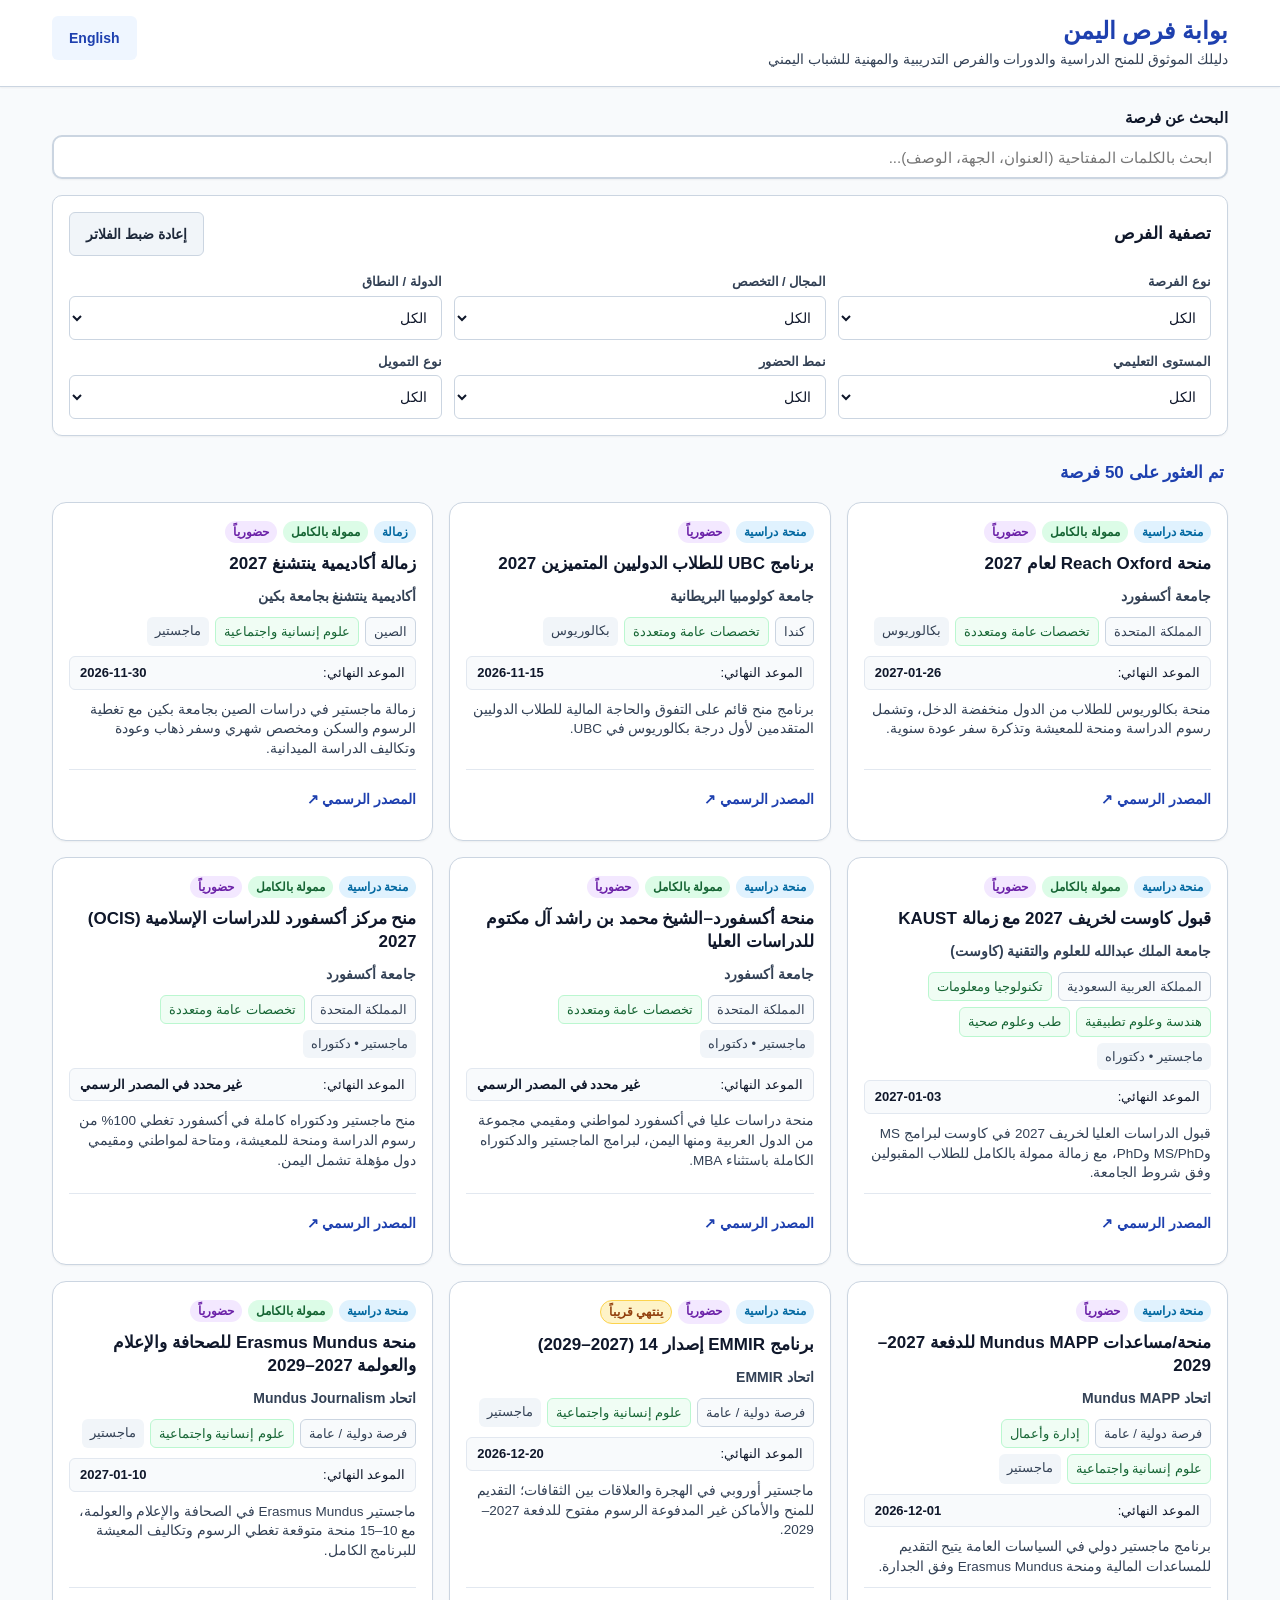
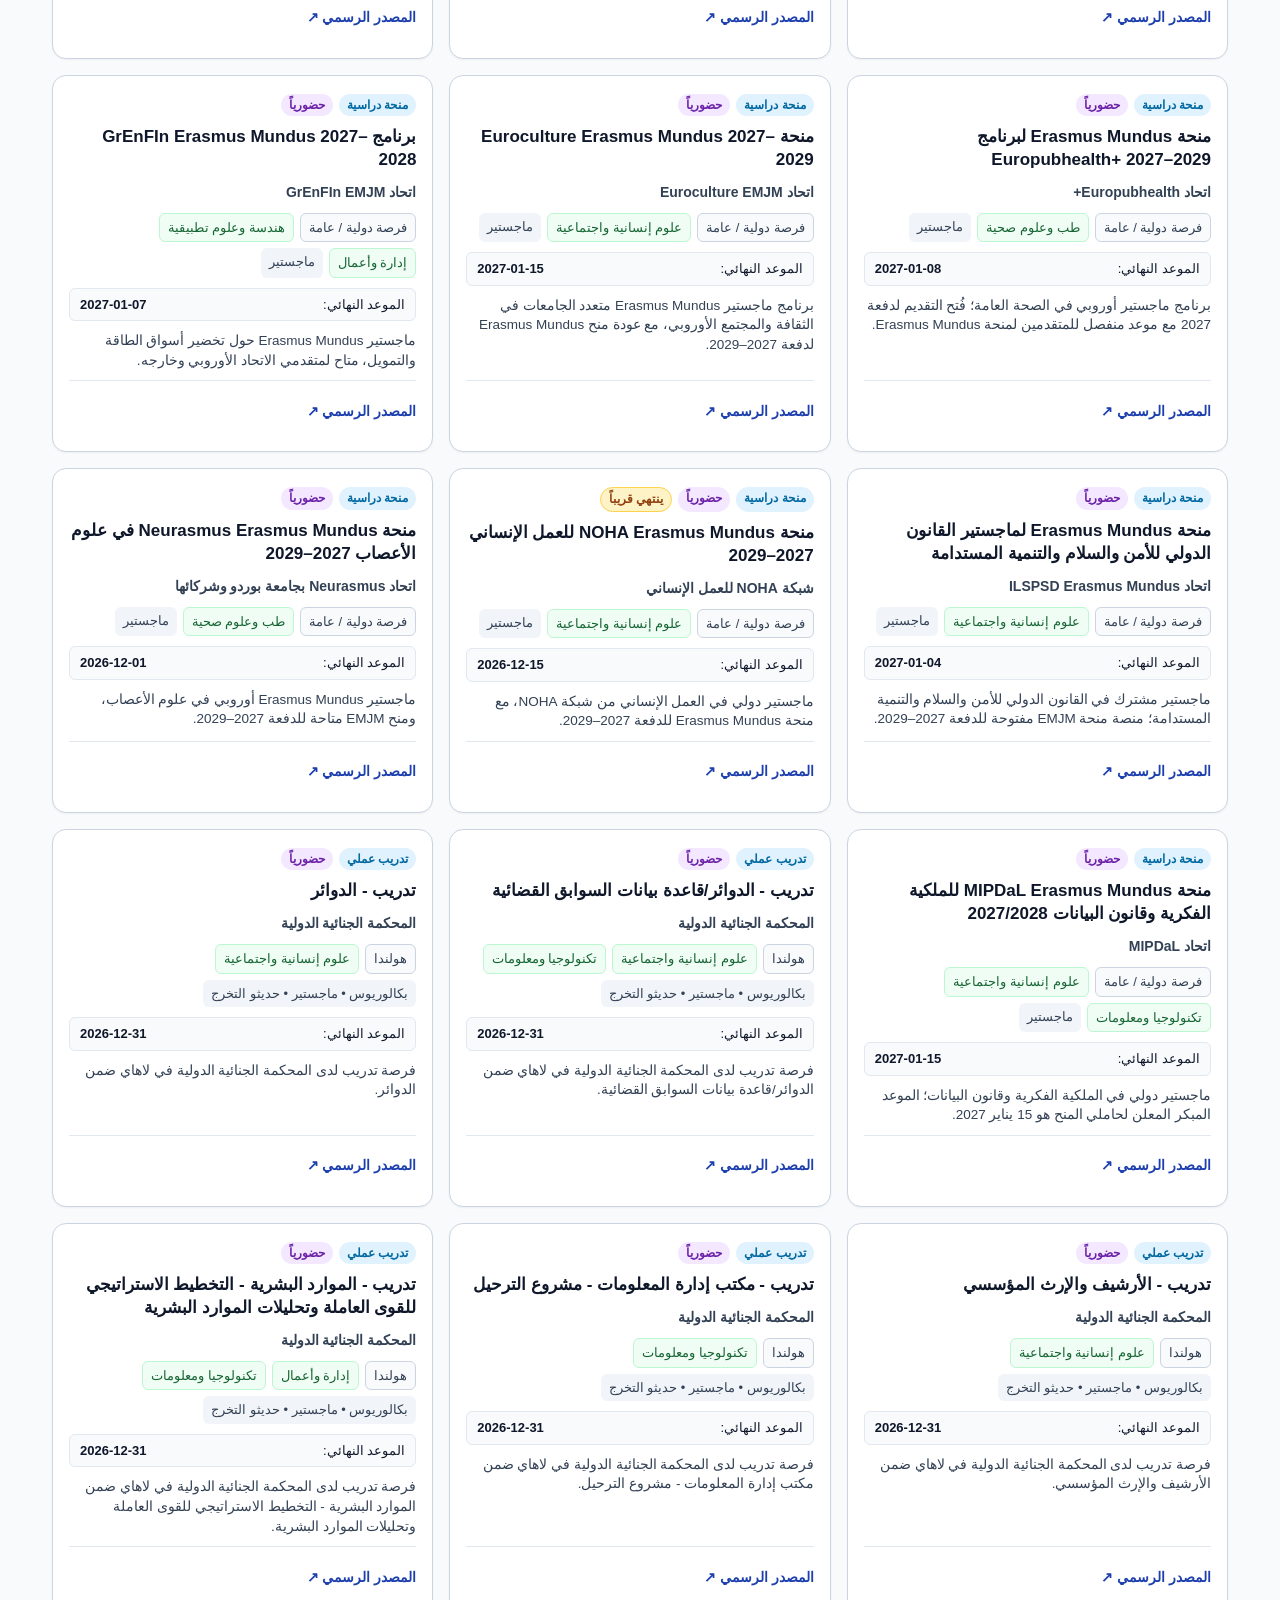
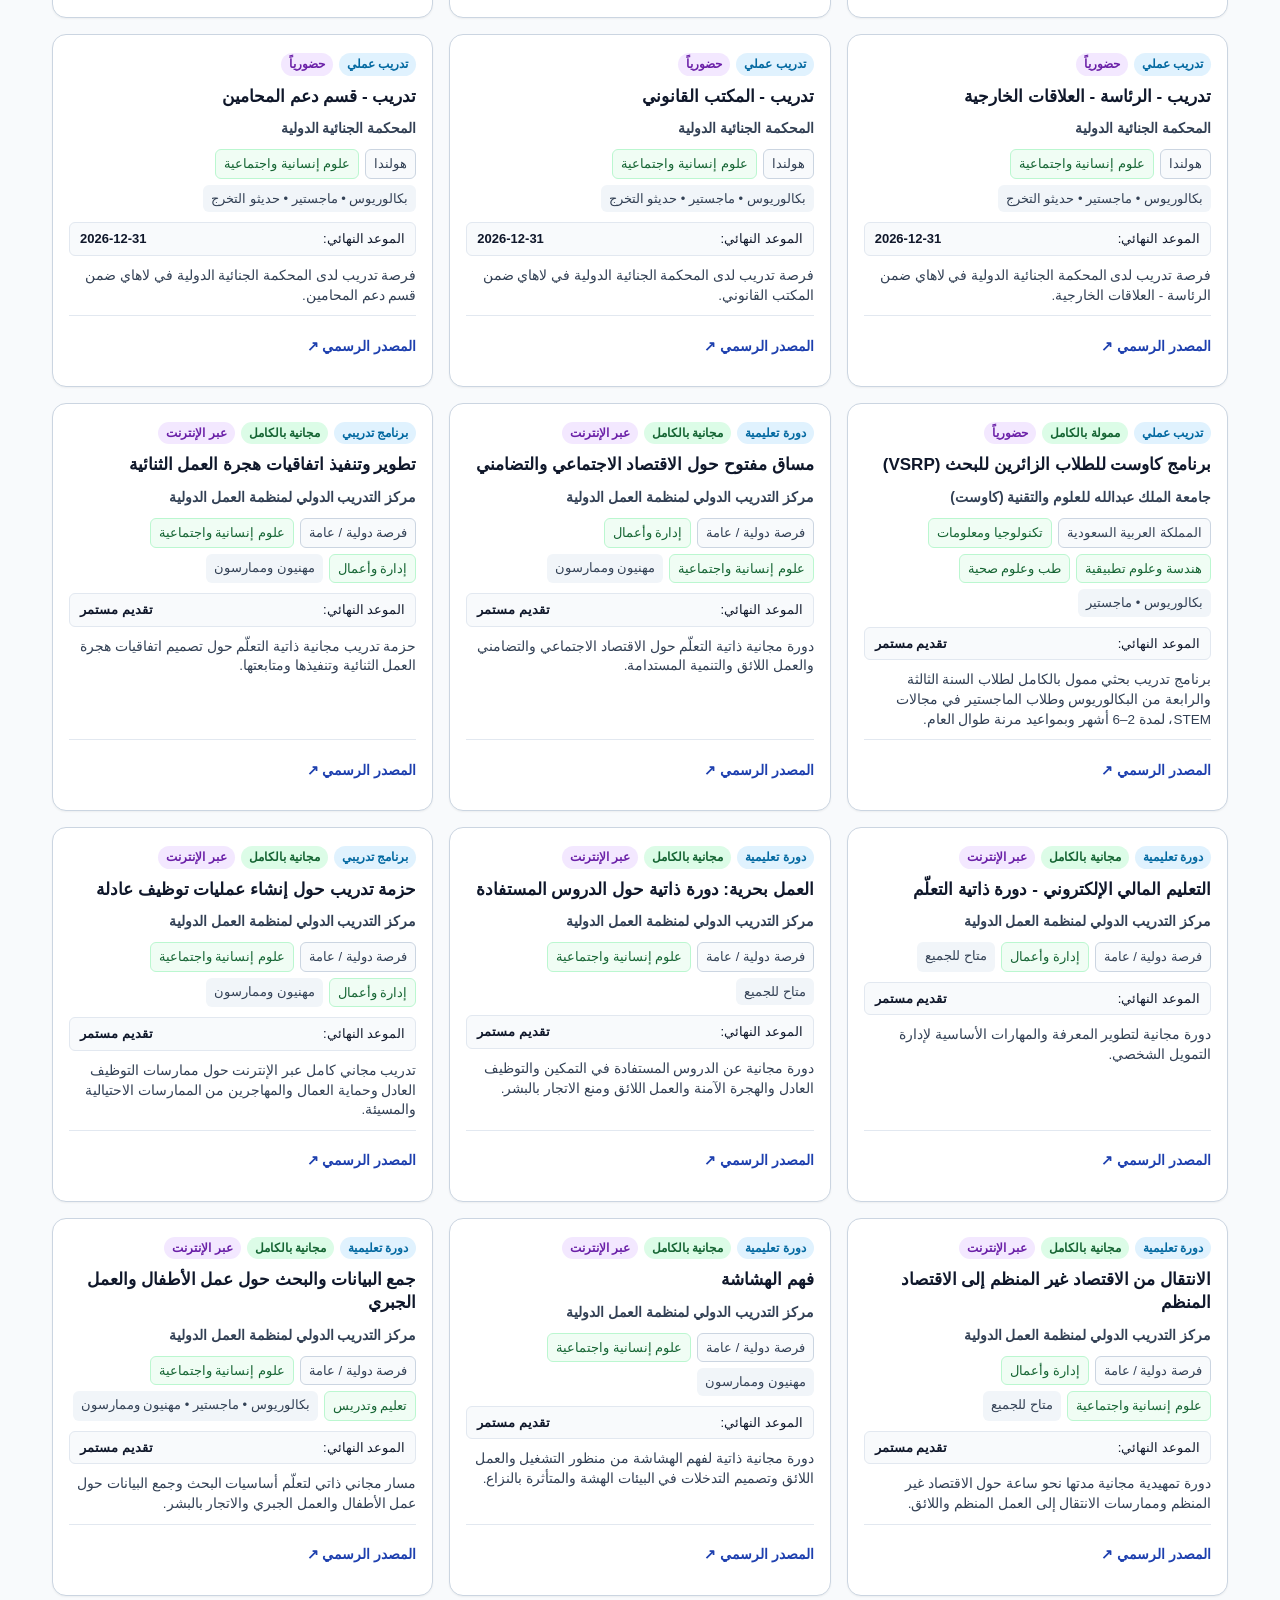
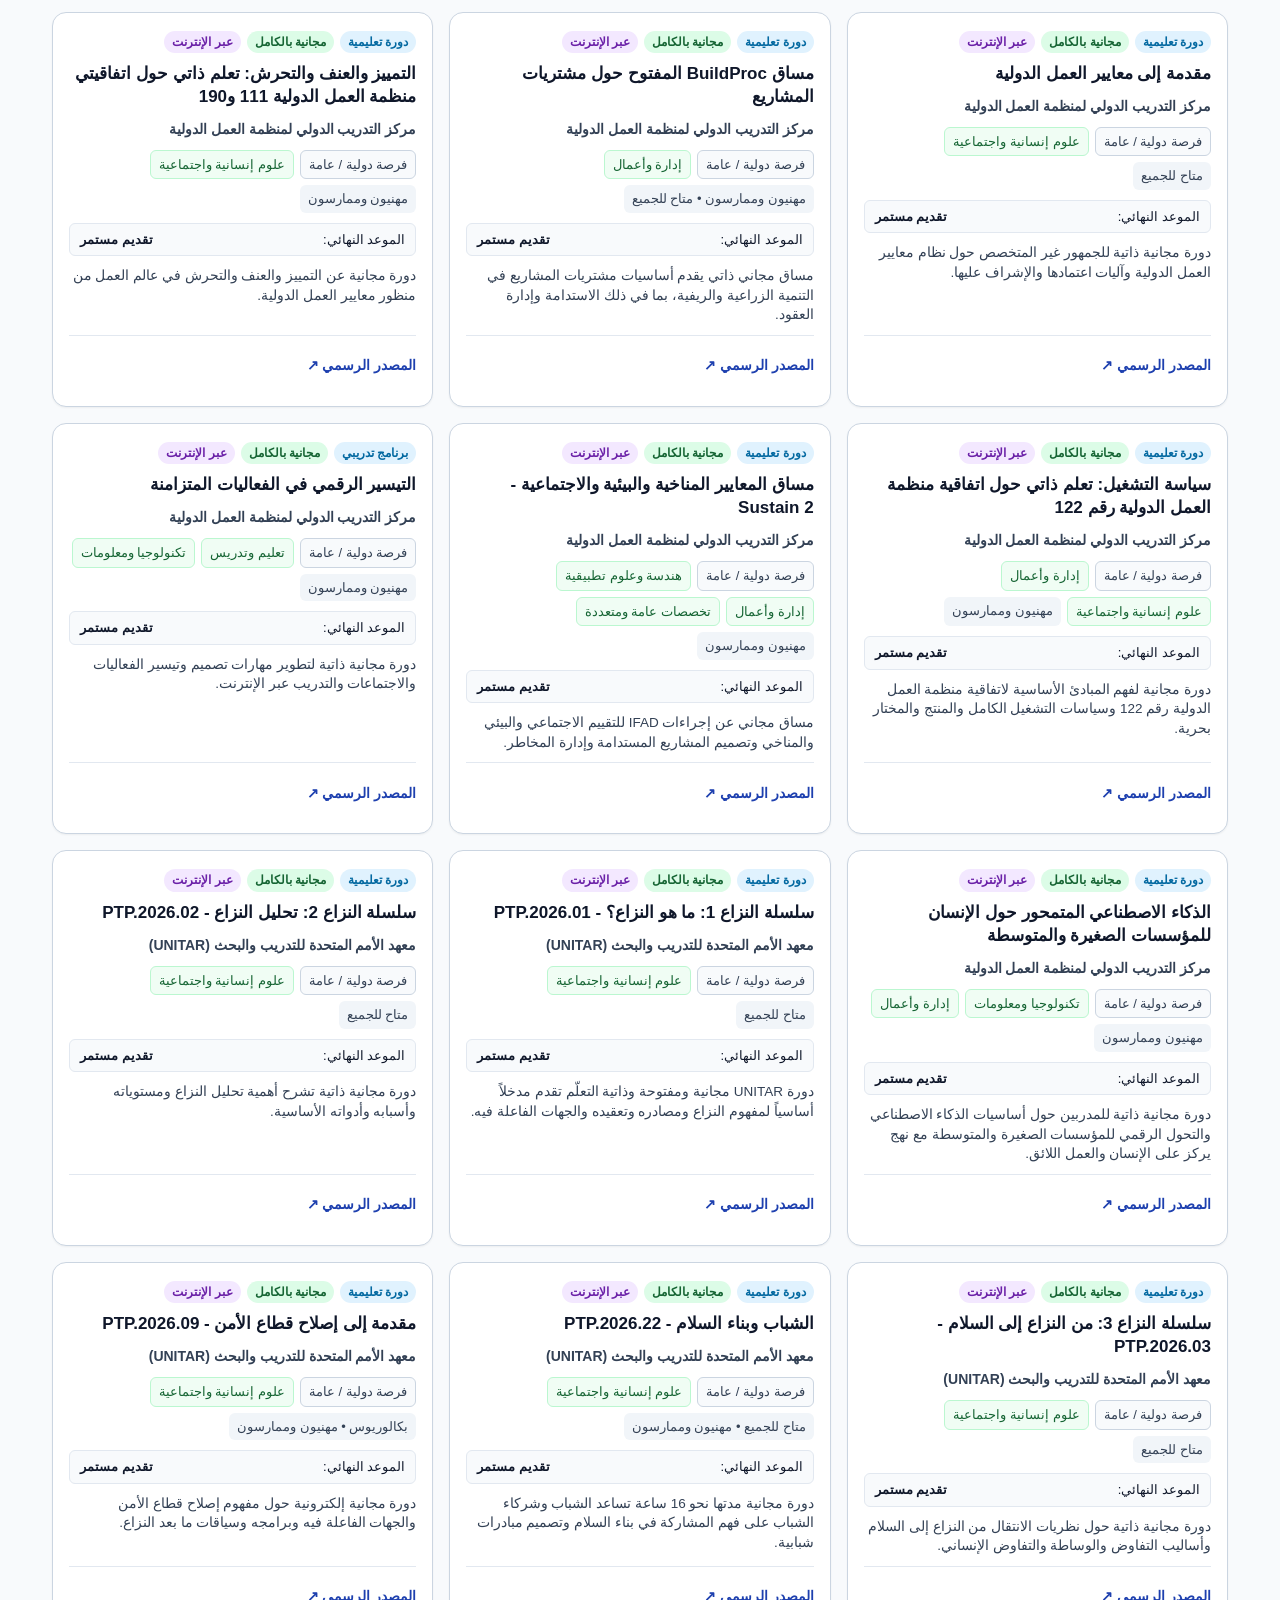
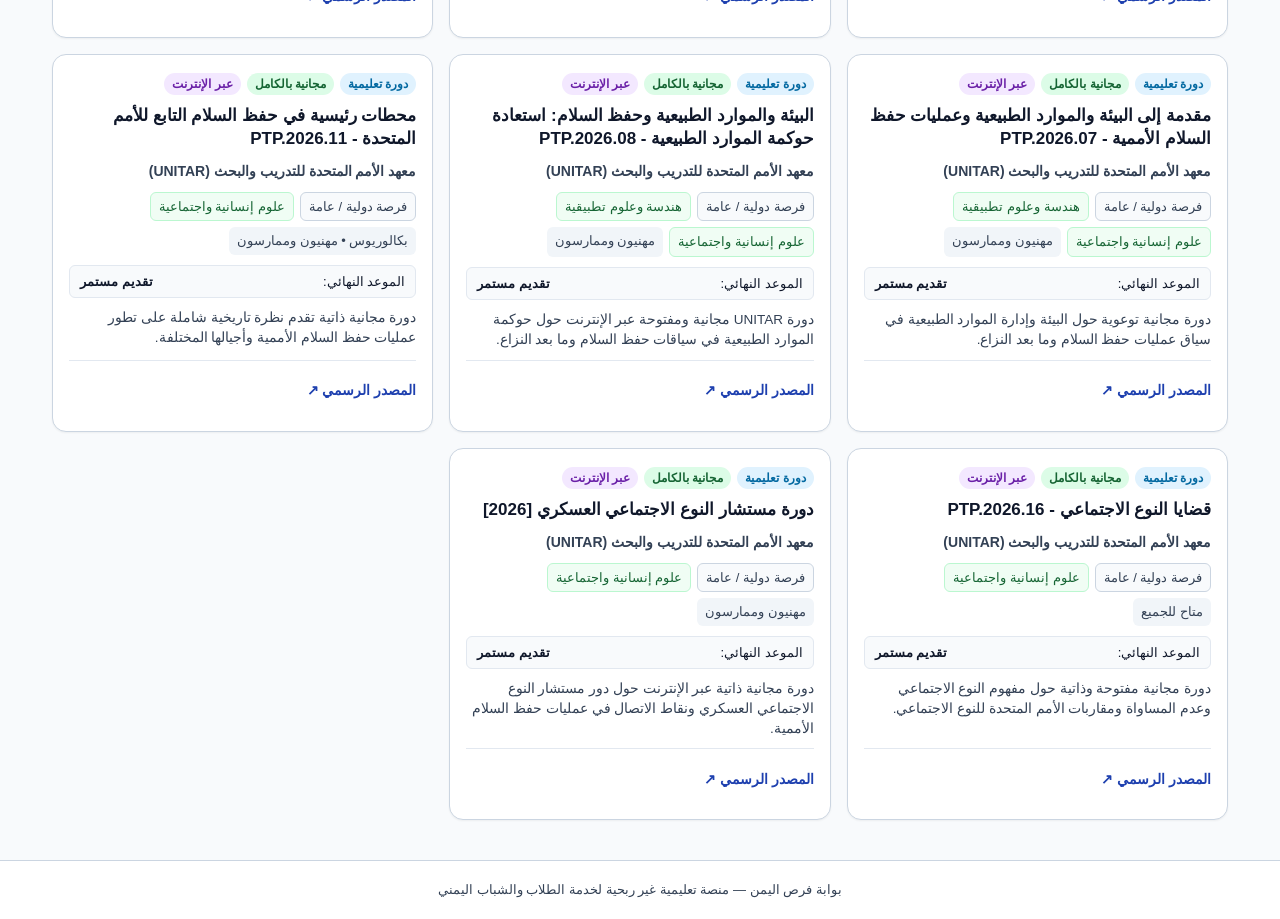
==== index.html @ acbc6b13 "feat(listing): add bilingual opportunity search and filters" ====
<!DOCTYPE html>
<html lang="ar" dir="rtl">
<head>
  <meta charset="UTF-8">
  <meta name="viewport" content="width=device-width, initial-scale=1.0">
  <meta name="description" content="بوابة فرص اليمن — دليلك الموثوق للمنح الدراسية والدورات والتدريب للشباب اليمني">
  <title id="pageTitle">بوابة فرص اليمن | فرص تعليمية ومهنية موثوقة</title>
  <link rel="stylesheet" href="css/styles.css">
</head>
<body>
  <!-- Skip link for keyboard accessibility -->
  <a href="#mainContent" class="skip-link" id="skipLink">انتقل إلى المحتوى الرئيسي</a>

  <header class="site-header">
    <div class="header-container">
      <div class="header-brand">
        <h1 id="siteTitle" class="site-title">بوابة فرص اليمن</h1>
        <p id="siteSubtitle" class="site-subtitle">دليلك الموثوق للمنح الدراسية والدورات والفرص التدريبية والمهنية للشباب اليمني</p>
      </div>
      <div class="header-actions">
        <button type="button" id="langToggle" class="btn btn-lang" aria-label="Switch language to English">
          English
        </button>
      </div>
    </div>
  </header>

  <main id="mainContent" class="main-content">
    <div class="content-container">
      <!-- Search & Filter Controls -->
      <section class="controls-section" aria-labelledby="controlsHeading">
        <div class="search-container">
          <label for="searchInput" id="searchLabel" class="search-label">البحث عن فرصة</label>
          <div class="search-input-wrapper">
            <input
              type="search"
              id="searchInput"
              class="search-input"
              placeholder="ابحث بالكلمات المفتاحية (العنوان، الجهة، الوصف)..."
              autocomplete="off"
              spellcheck="false"
            >
            <button type="button" id="clearSearchBtn" class="clear-search-btn" aria-label="مسح البحث" hidden>&times;</button>
          </div>
        </div>

        <div class="filters-card">
          <div class="filters-header">
            <h2 id="controlsHeading" class="filters-heading">تصفية الفرص</h2>
            <button type="button" id="resetFiltersBtn" class="btn btn-secondary">إعادة ضبط الفلاتر</button>
          </div>
          <div class="filters-grid">
            <div class="filter-group">
              <label for="filterType" id="labelFilterType" class="filter-label">نوع الفرصة</label>
              <select id="filterType" class="filter-select">
                <option value="all">الكل</option>
              </select>
            </div>
            <div class="filter-group">
              <label for="filterCategory" id="labelFilterCategory" class="filter-label">المجال / التخصص</label>
              <select id="filterCategory" class="filter-select">
                <option value="all">الكل</option>
              </select>
            </div>
            <div class="filter-group">
              <label for="filterCountry" id="labelFilterCountry" class="filter-label">الدولة / النطاق</label>
              <select id="filterCountry" class="filter-select">
                <option value="all">الكل</option>
              </select>
            </div>
            <div class="filter-group">
              <label for="filterEdu" id="labelFilterEdu" class="filter-label">المستوى التعليمي</label>
              <select id="filterEdu" class="filter-select">
                <option value="all">الكل</option>
              </select>
            </div>
            <div class="filter-group">
              <label for="filterDelivery" id="labelFilterDelivery" class="filter-label">نمط الحضور</label>
              <select id="filterDelivery" class="filter-select">
                <option value="all">الكل</option>
              </select>
            </div>
            <div class="filter-group">
              <label for="filterFunding" id="labelFilterFunding" class="filter-label">نوع التمويل</label>
              <select id="filterFunding" class="filter-select">
                <option value="all">الكل</option>
              </select>
            </div>
          </div>
        </div>
      </section>

      <!-- Results Section -->
      <section class="results-section" aria-labelledby="resultsHeading">
        <h2 id="resultsHeading" class="sr-only">قائمة الفرص المتاحة</h2>
        <div class="results-status-bar">
          <div id="resultsCount" class="results-count" aria-live="polite">جاري تحميل الفرص...</div>
        </div>

        <!-- Opportunities Grid -->
        <div id="opportunitiesContainer" class="opportunities-grid" role="region" aria-label="فرص العمل والتعليم"></div>

        <!-- Empty State -->
        <div id="emptyState" class="empty-state" hidden>
          <div class="empty-state-icon" aria-hidden="true">🔍</div>
          <h3 id="emptyTitle" class="empty-title">لا توجد نتائج مطابقة لخيارات البحث</h3>
          <p id="emptyMessage" class="empty-message">جرب تعديل الكلمات المفتاحية أو إعادة ضبط الفلاتر للاطلاع على جميع الفرص المتاحة.</p>
          <button type="button" id="emptyResetBtn" class="btn btn-primary">إعادة ضبط الفلاتر وعرض الكل</button>
        </div>

        <!-- Error State -->
        <div id="errorState" class="error-state" hidden>
          <div class="error-state-icon" aria-hidden="true">⚠️</div>
          <h3 id="errorTitle" class="error-title">تعذر تحميل بيانات الفرص</h3>
          <p id="errorMessage" class="error-message">يرجى التأكد من تشغيل الخادم المحلي أو التحقق من الاتصال وإعادة المحاولة.</p>
          <button type="button" id="retryBtn" class="btn btn-primary">إعادة المحاولة</button>
        </div>
      </section>
    </div>
  </main>

  <footer class="site-footer">
    <div class="footer-container">
      <p id="footerText" class="footer-text">بوابة فرص اليمن — منصة تعليمية غير ربحية لخدمة الطلاب والشباب اليمني</p>
    </div>
  </footer>

  <script src="js/translations.js"></script>
  <script src="js/list.js"></script>
</body>
</html>
---- css/styles.css ----
/**
 * Yemen Opportunities Portal - Stylesheet
 * Mobile-first responsive styling with CSS logical properties for seamless RTL/LTR support.
 * System font stack only - Zero CDN or external dependencies.
 */

:root {
  --color-bg: #f8fafc;
  --color-surface: #ffffff;
  --color-surface-hover: #f1f5f9;
  --color-border: #cbd5e1;
  --color-border-subtle: #e2e8f0;

  --color-text-main: #0f172a;
  --color-text-muted: #334155;
  --color-text-inverse: #ffffff;

  --color-primary: #1e40af;
  --color-primary-hover: #1e3a8a;
  --color-primary-light: #eff6ff;
  --color-primary-border: #bfdbfe;

  --color-badge-bg: #e0f2fe;
  --color-badge-text: #0369a1;

  --color-warning-bg: #fef3c7;
  --color-warning-text: #92400e;
  --color-warning-border: #fcd34d;

  --color-success-bg: #dcfce7;
  --color-success-text: #166534;

  --color-error-bg: #fee2e2;
  --color-error-text: #991b1b;

  --font-stack: -apple-system, BlinkMacSystemFont, "Segoe UI", Roboto, "Helvetica Neue", Arial, Tahoma, "Noto Sans Arabic", sans-serif;
  --radius-sm: 6px;
  --radius-md: 10px;
  --radius-lg: 14px;
  --shadow-sm: 0 1px 2px 0 rgb(0 0 0 / 0.05);
  --shadow-md: 0 4px 6px -1px rgb(0 0 0 / 0.08), 0 2px 4px -2px rgb(0 0 0 / 0.06);
  --shadow-lg: 0 10px 15px -3px rgb(0 0 0 / 0.08), 0 4px 6px -4px rgb(0 0 0 / 0.05);

  --min-touch-target: 44px;
}

/* Reset & Box Sizing */
*, *::before, *::after {
  box-sizing: border-box;
  margin: 0;
  padding: 0;
}

[hidden] {
  display: none !important;
}

html {
  font-family: var(--font-stack);
  font-size: 16px;
  line-height: 1.5;
  color: var(--color-text-main);
  background-color: var(--color-bg);
  -webkit-text-size-adjust: 100%;
}

body {
  min-height: 100vh;
  display: flex;
  flex-direction: column;
  overflow-x: hidden;
  width: 100%;
}

/* Accessibility: Skip Link */
.skip-link {
  position: absolute;
  top: -100px;
  inset-inline-start: 1rem;
  background: var(--color-primary);
  color: var(--color-text-inverse);
  padding: 0.75rem 1.25rem;
  z-index: 1000;
  border-radius: var(--radius-sm);
  text-decoration: none;
  font-weight: 600;
  transition: top 0.2s ease;
}

.skip-link:focus {
  top: 1rem;
  outline: 3px solid #facc15;
  outline-offset: 2px;
}

/* Keyboard Focus Indicators */
:focus-visible {
  outline: 3px solid var(--color-primary);
  outline-offset: 2px;
}

/* Header */
.site-header {
  background-color: var(--color-surface);
  border-bottom: 1px solid var(--color-border);
  box-shadow: var(--shadow-sm);
  width: 100%;
}

.header-container {
  max-width: 1200px;
  margin-inline: auto;
  padding: 1rem 0.75rem;
  display: flex;
  align-items: flex-start;
  justify-content: space-between;
  gap: 0.75rem;
}

.header-brand {
  flex: 1 1 auto;
  min-width: 0;
}

.site-title {
  font-size: 1.25rem;
  font-weight: 800;
  color: var(--color-primary);
  line-height: 1.25;
  overflow-wrap: break-word;
}

@media (min-width: 600px) {
  .site-title {
    font-size: 1.5rem;
  }
}

.site-subtitle {
  font-size: 0.875rem;
  color: var(--color-text-muted);
  margin-top: 0.25rem;
  line-height: 1.4;
  overflow-wrap: break-word;
}

.header-actions {
  flex: 0 0 auto;
}

.btn-lang {
  min-height: var(--min-touch-target);
  min-width: var(--min-touch-target);
  padding: 0.5rem 0.875rem;
  font-size: 0.875rem;
  font-weight: 700;
  color: var(--color-primary);
  background-color: var(--color-primary-light);
  border: 1px solid var(--color-primary-border);
  border-radius: var(--radius-sm);
  cursor: pointer;
  transition: all 0.2s ease;
  white-space: nowrap;
}

.btn-lang:hover {
  background-color: #dbeafe;
}

/* Main Content Layout */
.main-content {
  flex: 1;
  padding-block: 1.25rem 2.5rem;
  width: 100%;
}

.content-container {
  max-width: 1200px;
  margin-inline: auto;
  padding-inline: 0.75rem;
  width: 100%;
}

/* Controls Section (Search + Filters) */
.controls-section {
  margin-bottom: 1.5rem;
}

.search-container {
  margin-bottom: 1rem;
}

.search-label {
  display: block;
  font-size: 0.9375rem;
  font-weight: 700;
  color: var(--color-text-main);
  margin-bottom: 0.375rem;
}

.search-input-wrapper {
  position: relative;
  display: flex;
  align-items: center;
  width: 100%;
}

.search-input {
  width: 100%;
  min-height: var(--min-touch-target);
  padding: 0.625rem 0.875rem;
  padding-inline-end: 2.75rem;
  font-size: 0.9375rem;
  font-family: inherit;
  color: var(--color-text-main);
  background-color: var(--color-surface);
  border: 2px solid var(--color-border);
  border-radius: var(--radius-md);
  box-shadow: var(--shadow-sm);
  transition: border-color 0.2s ease, box-shadow 0.2s ease;
}

.search-input:focus {
  border-color: var(--color-primary);
  box-shadow: 0 0 0 3px rgba(30, 64, 175, 0.15);
  outline: none;
}

.clear-search-btn {
  position: absolute;
  inset-inline-end: 0.5rem;
  min-width: 32px;
  min-height: 32px;
  align-items: center;
  justify-content: center;
  background: none;
  border: none;
  font-size: 1.5rem;
  line-height: 1;
  color: var(--color-text-muted);
  cursor: pointer;
  border-radius: 50%;
}

.clear-search-btn:not([hidden]) {
  display: flex;
}

.clear-search-btn:hover {
  color: var(--color-text-main);
  background-color: var(--color-surface-hover);
}

/* Filters Card */
.filters-card {
  background-color: var(--color-surface);
  border: 1px solid var(--color-border);
  border-radius: var(--radius-md);
  padding: 1rem;
  box-shadow: var(--shadow-sm);
  width: 100%;
}

.filters-header {
  display: flex;
  align-items: center;
  justify-content: space-between;
  gap: 0.75rem;
  margin-bottom: 1rem;
  flex-wrap: wrap;
}

.filters-heading {
  font-size: 1.0625rem;
  font-weight: 700;
  color: var(--color-text-main);
}

.btn {
  display: inline-flex;
  align-items: center;
  justify-content: center;
  min-height: var(--min-touch-target);
  padding: 0.5rem 1rem;
  font-size: 0.875rem;
  font-family: inherit;
  font-weight: 600;
  border-radius: var(--radius-sm);
  border: 1px solid transparent;
  cursor: pointer;
  text-decoration: none;
  transition: all 0.2s ease;
}

.btn-primary {
  background-color: var(--color-primary);
  color: var(--color-text-inverse);
}

.btn-primary:hover {
  background-color: var(--color-primary-hover);
}

.btn-secondary {
  background-color: #f1f5f9;
  color: #1e293b;
  border-color: #cbd5e1;
}

.btn-secondary:hover {
  background-color: #e2e8f0;
}

.filters-grid {
  display: grid;
  grid-template-columns: 1fr;
  gap: 0.75rem;
  width: 100%;
}

@media (min-width: 600px) {
  .filters-grid {
    grid-template-columns: repeat(2, 1fr);
  }
}

@media (min-width: 900px) {
  .filters-grid {
    grid-template-columns: repeat(3, 1fr);
  }
}

.filter-group {
  display: flex;
  flex-direction: column;
  gap: 0.25rem;
  min-width: 0;
}

.filter-label {
  font-size: 0.8125rem;
  font-weight: 600;
  color: var(--color-text-muted);
}

.filter-select {
  width: 100%;
  min-height: var(--min-touch-target);
  padding: 0.5rem 0.625rem;
  font-size: 0.875rem;
  font-family: inherit;
  color: var(--color-text-main);
  background-color: var(--color-surface);
  border: 1px solid var(--color-border);
  border-radius: var(--radius-sm);
  cursor: pointer;
  transition: border-color 0.2s ease;
}

.filter-select:focus {
  border-color: var(--color-primary);
  outline: none;
}

/* Results Status Bar */
.results-status-bar {
  margin-bottom: 1rem;
}

.results-count {
  font-size: 1.0625rem;
  font-weight: 700;
  color: var(--color-primary);
  padding-inline-start: 0.25rem;
}

/* Opportunities Grid */
.opportunities-grid {
  display: grid;
  grid-template-columns: 1fr;
  gap: 1rem;
  width: 100%;
}

@media (min-width: 768px) {
  .opportunities-grid {
    grid-template-columns: repeat(2, 1fr);
  }
}

@media (min-width: 1100px) {
  .opportunities-grid {
    grid-template-columns: repeat(3, 1fr);
  }
}

/* Opportunity Card */
.opportunity-card {
  background-color: var(--color-surface);
  border: 1px solid var(--color-border);
  border-radius: var(--radius-lg);
  padding: 1.125rem 1rem;
  box-shadow: var(--shadow-sm);
  display: flex;
  flex-direction: column;
  gap: 0.625rem;
  transition: transform 0.2s ease, box-shadow 0.2s ease, border-color 0.2s ease;
  overflow-wrap: break-word;
  word-break: break-word;
  min-width: 0;
}

.opportunity-card:hover {
  transform: translateY(-2px);
  box-shadow: var(--shadow-md);
  border-color: var(--color-primary-border);
}

/* Card Badges Row */
.card-badges {
  display: flex;
  flex-wrap: wrap;
  gap: 0.375rem;
}

.badge {
  display: inline-block;
  padding: 0.25rem 0.5rem;
  font-size: 0.75rem;
  font-weight: 700;
  border-radius: 9999px;
  line-height: 1.2;
}

.badge-type {
  background-color: var(--color-badge-bg);
  color: var(--color-badge-text);
}

.badge-funding {
  background-color: var(--color-success-bg);
  color: var(--color-success-text);
}

.badge-delivery {
  background-color: #f3e8ff;
  color: #6b21a8;
}

.badge-closing-soon {
  background-color: var(--color-warning-bg);
  color: var(--color-warning-text);
  border: 1px solid var(--color-warning-border);
}

.badge-status {
  background-color: #e2e8f0;
  color: #334155;
}

/* Card Headings */
.card-title {
  font-size: 1.0625rem;
  font-weight: 700;
  color: var(--color-text-main);
  line-height: 1.35;
}

.card-org {
  font-size: 0.875rem;
  font-weight: 600;
  color: var(--color-text-muted);
}

/* Card Meta Details (Chips & Lists) */
.card-meta-list {
  display: flex;
  flex-wrap: wrap;
  gap: 0.375rem;
  font-size: 0.8125rem;
  color: var(--color-text-muted);
}

.meta-chip {
  background-color: #f1f5f9;
  padding: 0.25rem 0.5rem;
  border-radius: var(--radius-sm);
  font-weight: 500;
}

.meta-chip-category {
  background-color: #f0fdf4;
  color: #166534;
  border: 1px solid #bbf7d0;
}

.meta-chip-country {
  background-color: #f8fafc;
  border: 1px solid var(--color-border);
}

/* Deadline Box */
.card-deadline-box {
  background-color: #f8fafc;
  border: 1px solid var(--color-border-subtle);
  border-radius: var(--radius-sm);
  padding: 0.375rem 0.625rem;
  font-size: 0.8125rem;
  display: flex;
  align-items: center;
  justify-content: space-between;
  gap: 0.5rem;
  flex-wrap: wrap;
}

.deadline-text {
  font-weight: 600;
}

/* Short Description */
.card-description {
  font-size: 0.84375rem;
  line-height: 1.45;
  color: var(--color-text-muted);
}

/* Card Footer / Action Link */
.card-footer {
  margin-top: auto;
  padding-top: 0.5rem;
  border-top: 1px solid var(--color-border-subtle);
  display: flex;
  align-items: center;
  justify-content: space-between;
  gap: 0.5rem;
  flex-wrap: wrap;
}

.source-link {
  display: inline-flex;
  align-items: center;
  gap: 0.375rem;
  min-height: var(--min-touch-target);
  font-size: 0.875rem;
  font-weight: 700;
  color: var(--color-primary);
  text-decoration: none;
  padding: 0.25rem 0;
}

.source-link:hover {
  text-decoration: underline;
  color: var(--color-primary-hover);
}

/* Empty & Error States */
.empty-state, .error-state {
  background-color: var(--color-surface);
  border: 1px solid var(--color-border);
  border-radius: var(--radius-lg);
  padding: 2.5rem 1rem;
  text-align: center;
  max-width: 500px;
  margin-inline: auto;
  box-shadow: var(--shadow-sm);
  width: 100%;
}

.empty-state-icon, .error-state-icon {
  font-size: 2.5rem;
  margin-bottom: 0.75rem;
}

.empty-title, .error-title {
  font-size: 1.125rem;
  font-weight: 700;
  color: var(--color-text-main);
  margin-bottom: 0.375rem;
}

.empty-message, .error-message {
  font-size: 0.875rem;
  color: var(--color-text-muted);
  margin-bottom: 1.25rem;
  line-height: 1.4;
}

.error-state {
  border-color: var(--color-error-bg);
  background-color: #fffaf0;
}

/* Footer */
.site-footer {
  background-color: var(--color-surface);
  border-top: 1px solid var(--color-border);
  padding-block: 1.25rem;
  margin-top: auto;
  width: 100%;
}

.footer-container {
  max-width: 1200px;
  margin-inline: auto;
  padding-inline: 0.75rem;
  text-align: center;
}

.footer-text {
  font-size: 0.8125rem;
  color: var(--color-text-muted);
  line-height: 1.4;
}

/* Screen Reader Only Utility */
.sr-only {
  position: absolute;
  width: 1px;
  height: 1px;
  padding: 0;
  margin: -1px;
  overflow: hidden;
  clip: rect(0, 0, 0, 0);
  white-space: nowrap;
  border: 0;
}
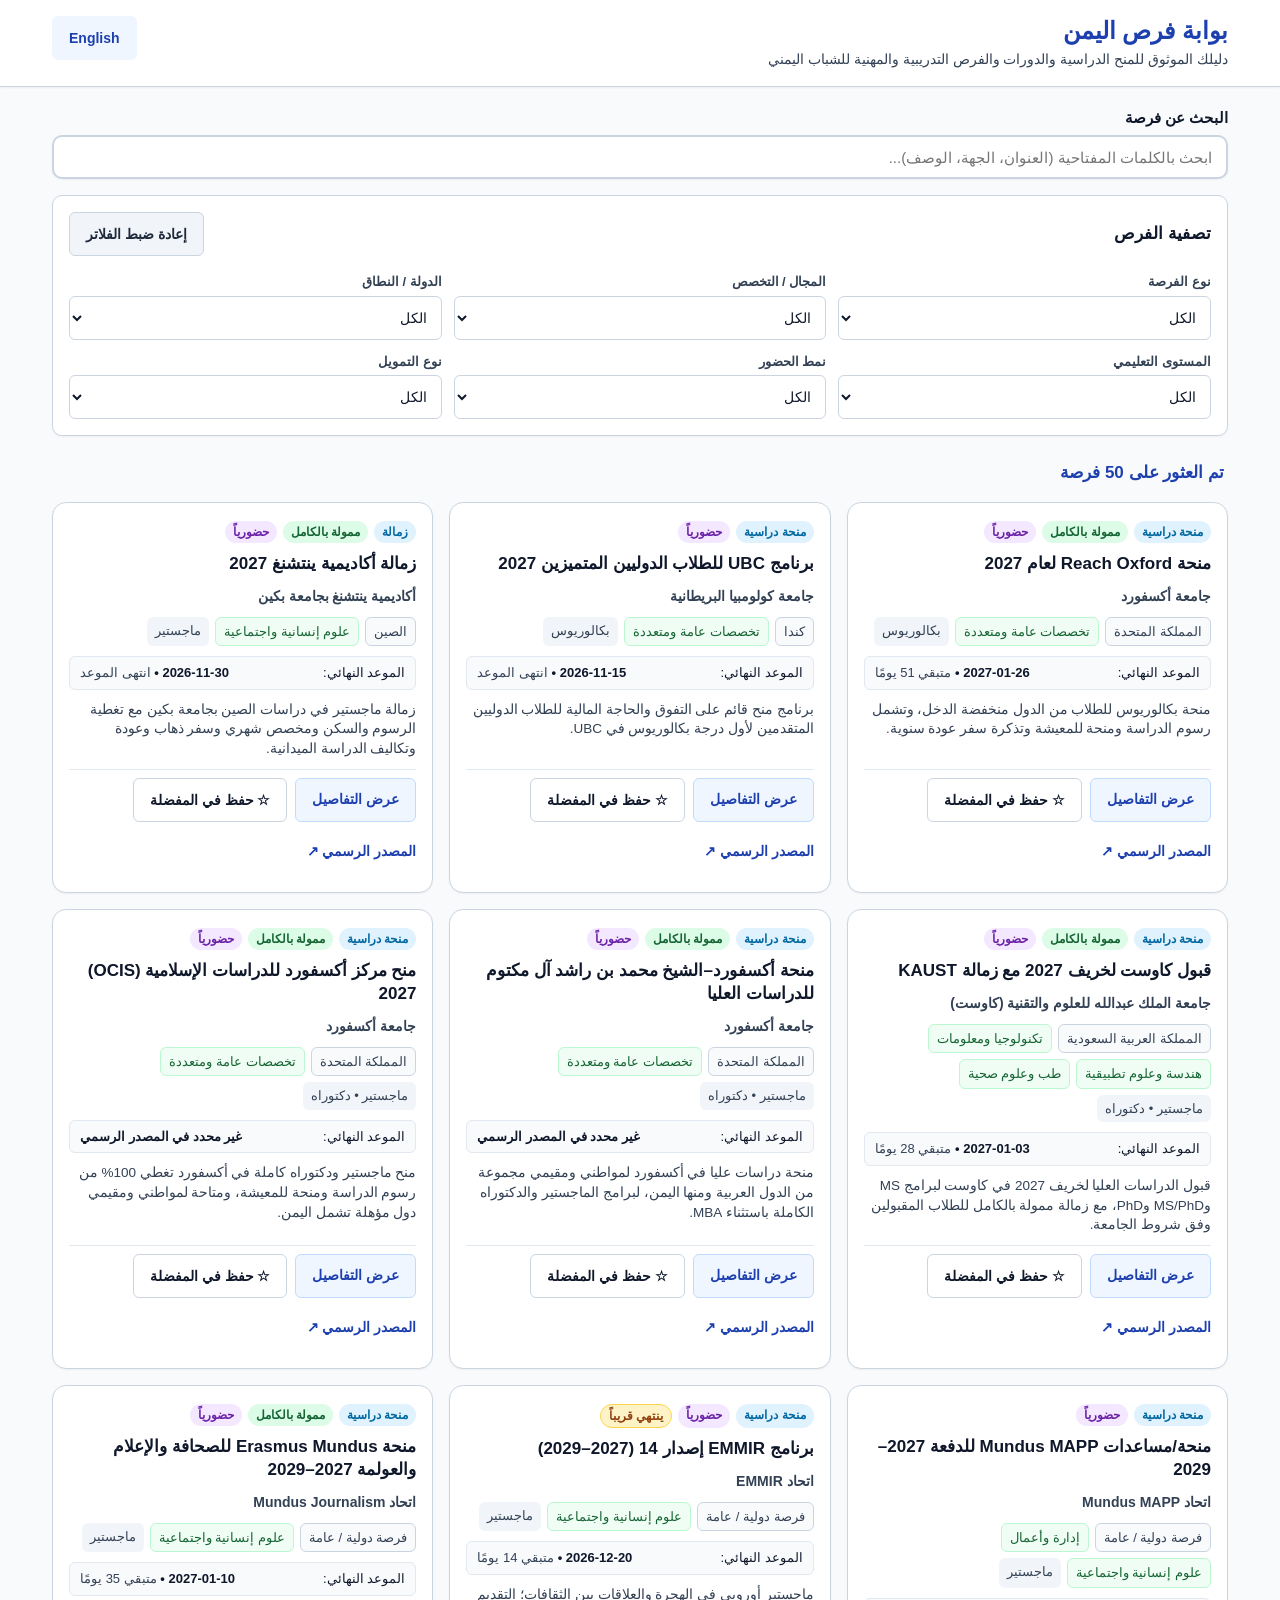
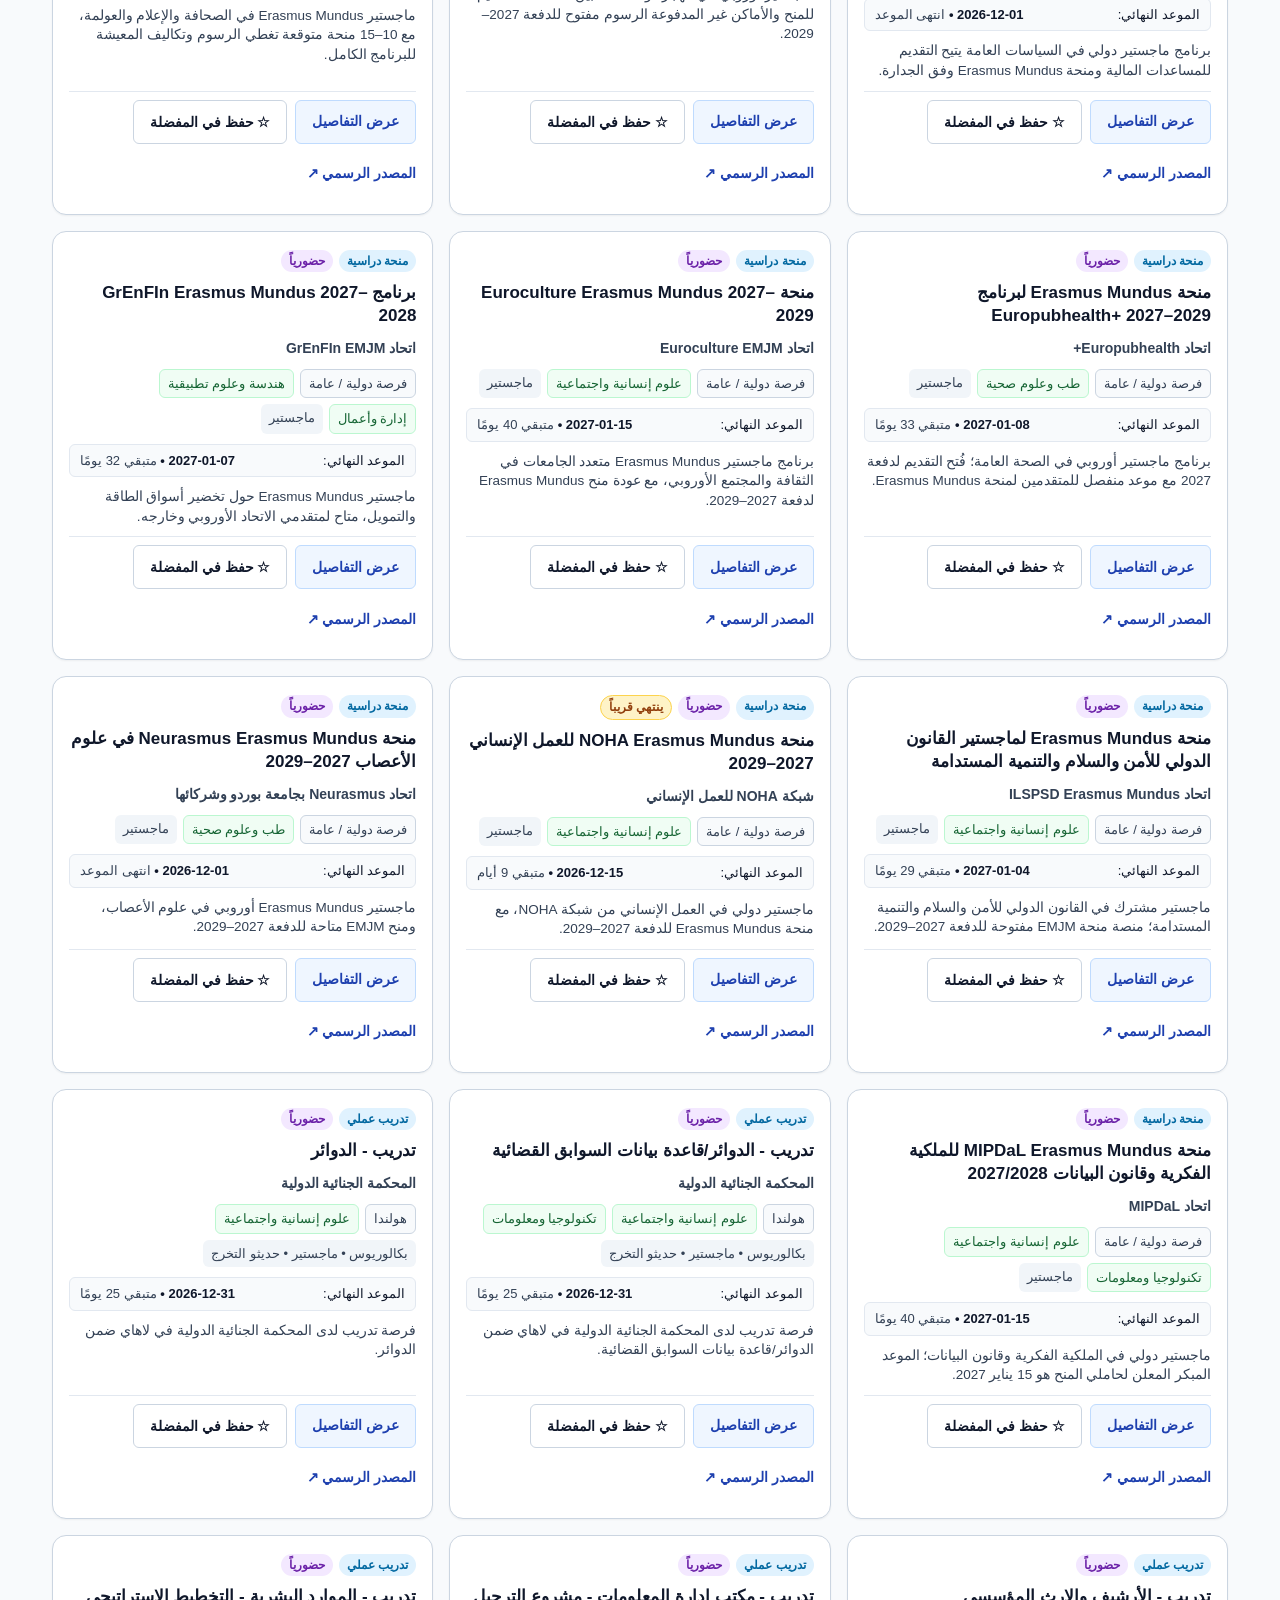
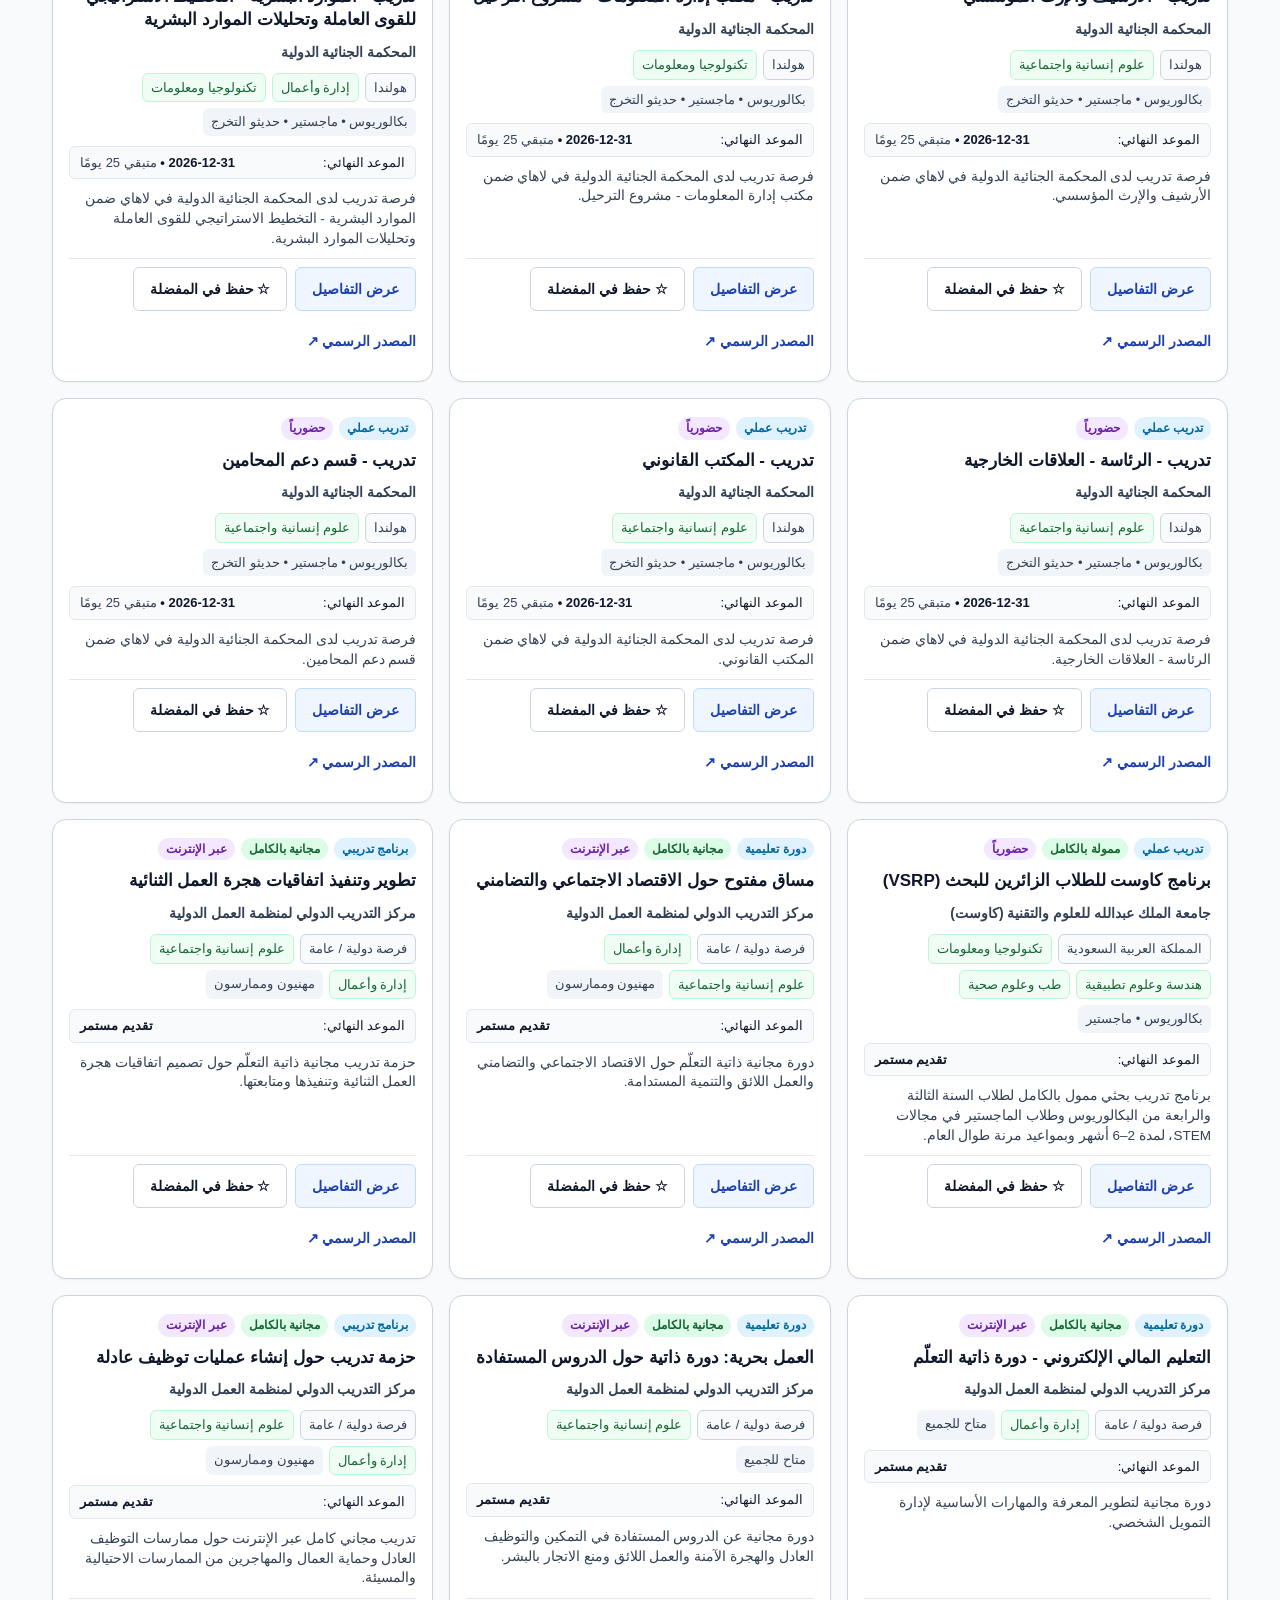
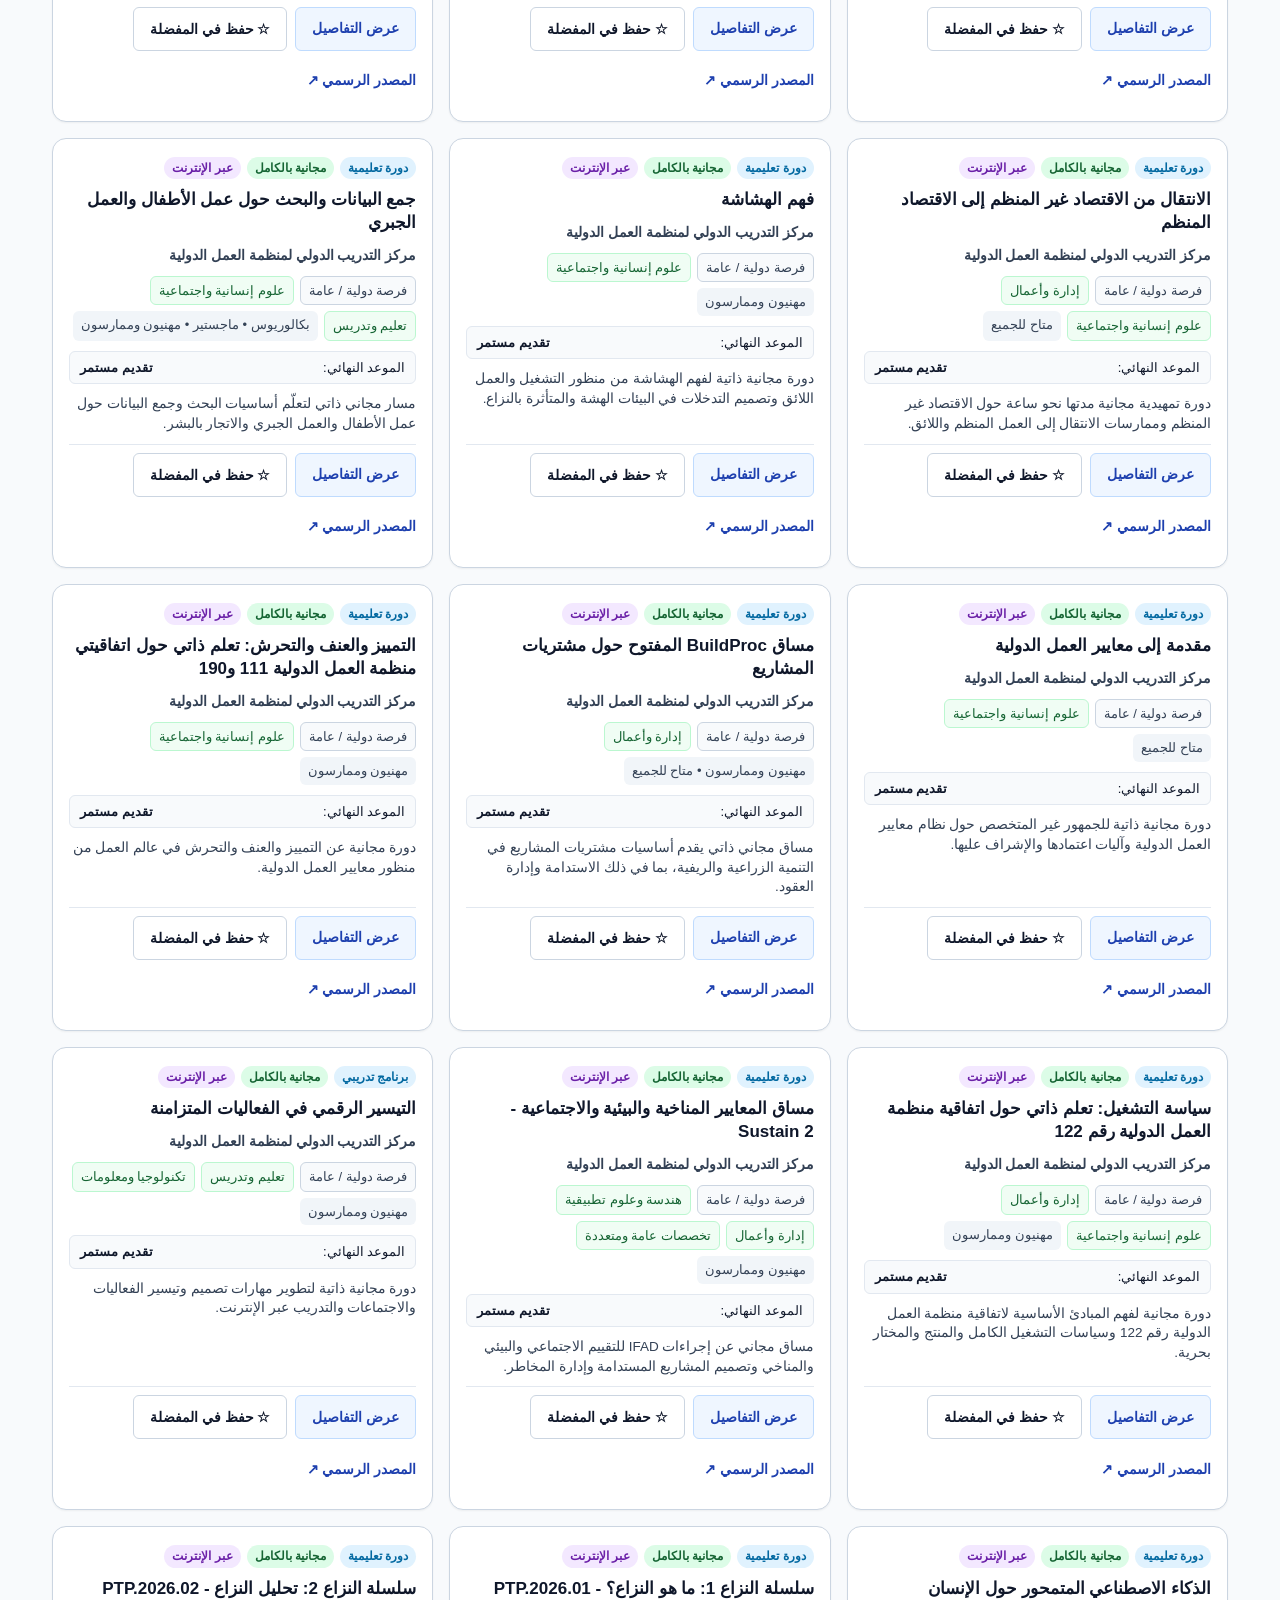
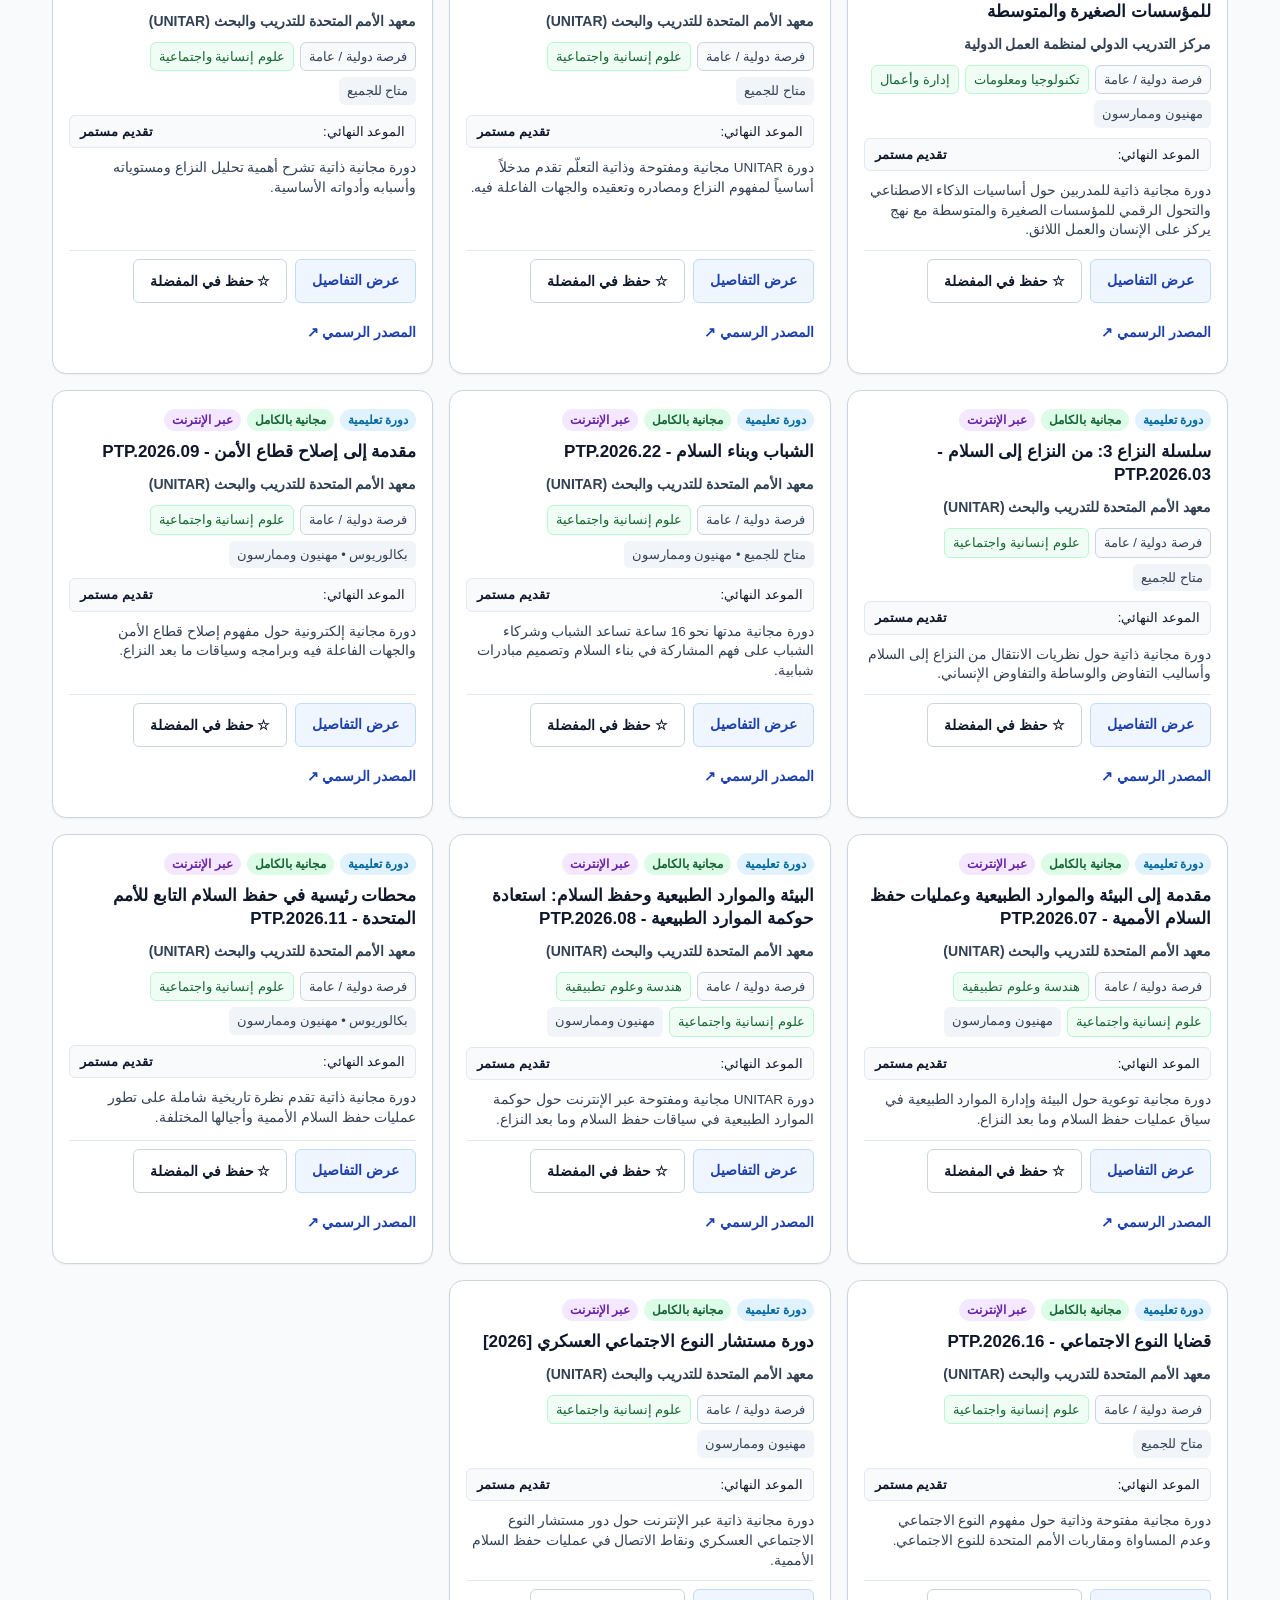
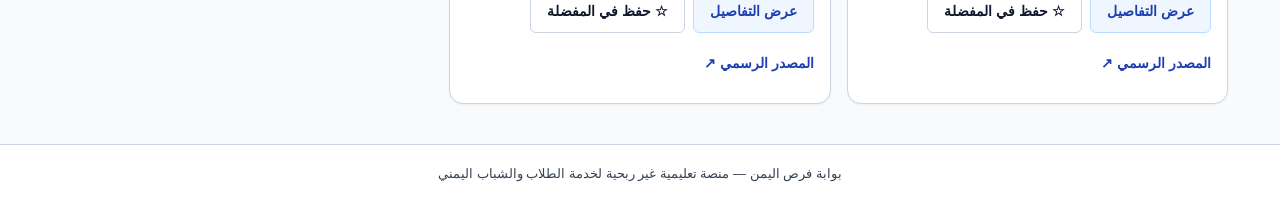
==== commit 7ac7ed20: "feat(details): add opportunity details, favorites, and deadline states" ====
--- a/index.html
+++ b/index.html
@@ -6,6 +6,7 @@
   <meta name="description" content="بوابة فرص اليمن — دليلك الموثوق للمنح الدراسية والدورات والتدريب للشباب اليمني">
   <title id="pageTitle">بوابة فرص اليمن | فرص تعليمية ومهنية موثوقة</title>
   <link rel="stylesheet" href="css/styles.css">
+  <link rel="icon" href="data:,">
 </head>
 <body>
   <!-- Skip link for keyboard accessibility -->
@@ -126,6 +127,8 @@
   </footer>
 
   <script src="js/translations.js"></script>
+  <script src="js/deadlines.js"></script>
+  <script src="js/favorites.js"></script>
   <script src="js/list.js"></script>
 </body>
 </html>
--- a/css/styles.css
+++ b/css/styles.css
@@ -553,6 +553,47 @@
   color: var(--color-primary-hover);
 }
 
+.deadline-status-text {
+  color: var(--color-text-muted);
+  font-weight: 500;
+}
+
+.card-actions {
+  display: flex;
+  flex-wrap: wrap;
+  align-items: center;
+  gap: 0.5rem;
+  min-width: 0;
+}
+
+.details-link {
+  color: var(--color-primary);
+  background-color: var(--color-primary-light);
+  border-color: var(--color-primary-border);
+}
+
+.details-link:hover {
+  color: var(--color-text-inverse);
+  background-color: var(--color-primary);
+  text-decoration: none;
+}
+
+.favorite-button {
+  color: var(--color-text-main);
+  background-color: var(--color-surface);
+  border-color: var(--color-border);
+}
+
+.favorite-button:hover {
+  background-color: var(--color-surface-hover);
+}
+
+.favorite-button[aria-pressed="true"] {
+  color: #854d0e;
+  background-color: #fef9c3;
+  border-color: #fde047;
+}
+
 /* Empty & Error States */
 .empty-state, .error-state {
   background-color: var(--color-surface);
@@ -624,3 +665,210 @@
   white-space: nowrap;
   border: 0;
 }
+
+
+/* Opportunity Detail Page */
+
+.detail-page-container {
+  max-width: 960px;
+}
+
+.detail-navigation {
+  margin-bottom: 1rem;
+}
+
+.detail-loading {
+  min-height: 180px;
+  display: flex;
+  align-items: center;
+  justify-content: center;
+  padding: 2rem 1rem;
+  color: var(--color-text-muted);
+  font-size: 1rem;
+  font-weight: 600;
+  text-align: center;
+}
+
+.detail-card {
+  width: 100%;
+  background-color: var(--color-surface);
+  border: 1px solid var(--color-border);
+  border-radius: var(--radius-lg);
+  box-shadow: var(--shadow-md);
+  overflow: hidden;
+}
+
+.detail-header {
+  padding: 1.25rem 1rem;
+  background:
+    linear-gradient(
+      135deg,
+      var(--color-primary-light),
+      var(--color-surface)
+    );
+  border-bottom: 1px solid var(--color-border-subtle);
+}
+
+.detail-title {
+  margin-top: 0.75rem;
+  color: var(--color-text-main);
+  font-size: clamp(1.4rem, 5vw, 2rem);
+  line-height: 1.35;
+  overflow-wrap: anywhere;
+}
+
+.detail-organization {
+  margin-top: 0.5rem;
+  color: var(--color-text-muted);
+  font-size: 1rem;
+  font-weight: 700;
+  overflow-wrap: anywhere;
+}
+
+.detail-favorite-button {
+  width: 100%;
+  margin-top: 1rem;
+}
+
+.detail-section {
+  padding: 1.25rem 1rem;
+  border-bottom: 1px solid var(--color-border-subtle);
+}
+
+.detail-section:last-child {
+  border-bottom: 0;
+}
+
+.detail-section-title {
+  margin-bottom: 0.875rem;
+  color: var(--color-primary);
+  font-size: 1.125rem;
+  line-height: 1.4;
+}
+
+.detail-description,
+#detailEligibility,
+#detailDeadlineNotes {
+  color: var(--color-text-muted);
+  line-height: 1.75;
+  overflow-wrap: anywhere;
+}
+
+.detail-facts {
+  display: grid;
+  grid-template-columns: 1fr;
+  gap: 0.75rem;
+}
+
+.detail-fact {
+  min-width: 0;
+  padding: 0.875rem;
+  background-color: var(--color-bg);
+  border: 1px solid var(--color-border-subtle);
+  border-radius: var(--radius-md);
+}
+
+.detail-fact dt {
+  margin-bottom: 0.375rem;
+  color: var(--color-text-muted);
+  font-size: 0.8125rem;
+  font-weight: 700;
+}
+
+.detail-fact dd {
+  margin: 0;
+  color: var(--color-text-main);
+  font-size: 0.9375rem;
+  font-weight: 600;
+  overflow-wrap: anywhere;
+}
+
+.detail-chip-list {
+  display: flex;
+  flex-wrap: wrap;
+  gap: 0.375rem;
+}
+
+.detail-deadline-section {
+  background-color: #fffdf5;
+}
+
+.detail-deadline-value {
+  color: var(--color-text-main);
+  font-size: 1rem;
+  font-weight: 700;
+  line-height: 1.6;
+  overflow-wrap: anywhere;
+}
+
+.detail-deadline-date {
+  direction: ltr;
+  unicode-bidi: isolate;
+}
+
+.detail-deadline-status {
+  color: var(--color-text-muted);
+  font-weight: 600;
+}
+
+.detail-note {
+  margin-top: 1rem;
+  padding: 0.875rem;
+  background-color: var(--color-warning-bg);
+  border: 1px solid var(--color-warning-border);
+  border-radius: var(--radius-md);
+  color: var(--color-warning-text);
+}
+
+.detail-note strong {
+  display: block;
+  margin-bottom: 0.375rem;
+}
+
+.detail-actions {
+  display: flex;
+  flex-direction: column;
+  gap: 0.75rem;
+}
+
+.detail-actions .btn {
+  width: 100%;
+  overflow-wrap: anywhere;
+}
+
+.detail-verification {
+  margin-top: 1rem;
+  color: var(--color-text-muted);
+  font-size: 0.8125rem;
+}
+
+@media (min-width: 600px) {
+  .detail-header,
+  .detail-section {
+    padding: 1.5rem;
+  }
+
+  .detail-favorite-button {
+    width: auto;
+  }
+
+  .detail-facts {
+    grid-template-columns: repeat(2, minmax(0, 1fr));
+  }
+
+  .detail-actions {
+    flex-direction: row;
+    flex-wrap: wrap;
+  }
+
+  .detail-actions .btn {
+    width: auto;
+  }
+}
+
+@media (min-width: 900px) {
+  .detail-header,
+  .detail-section {
+    padding: 1.75rem 2rem;
+  }
+}
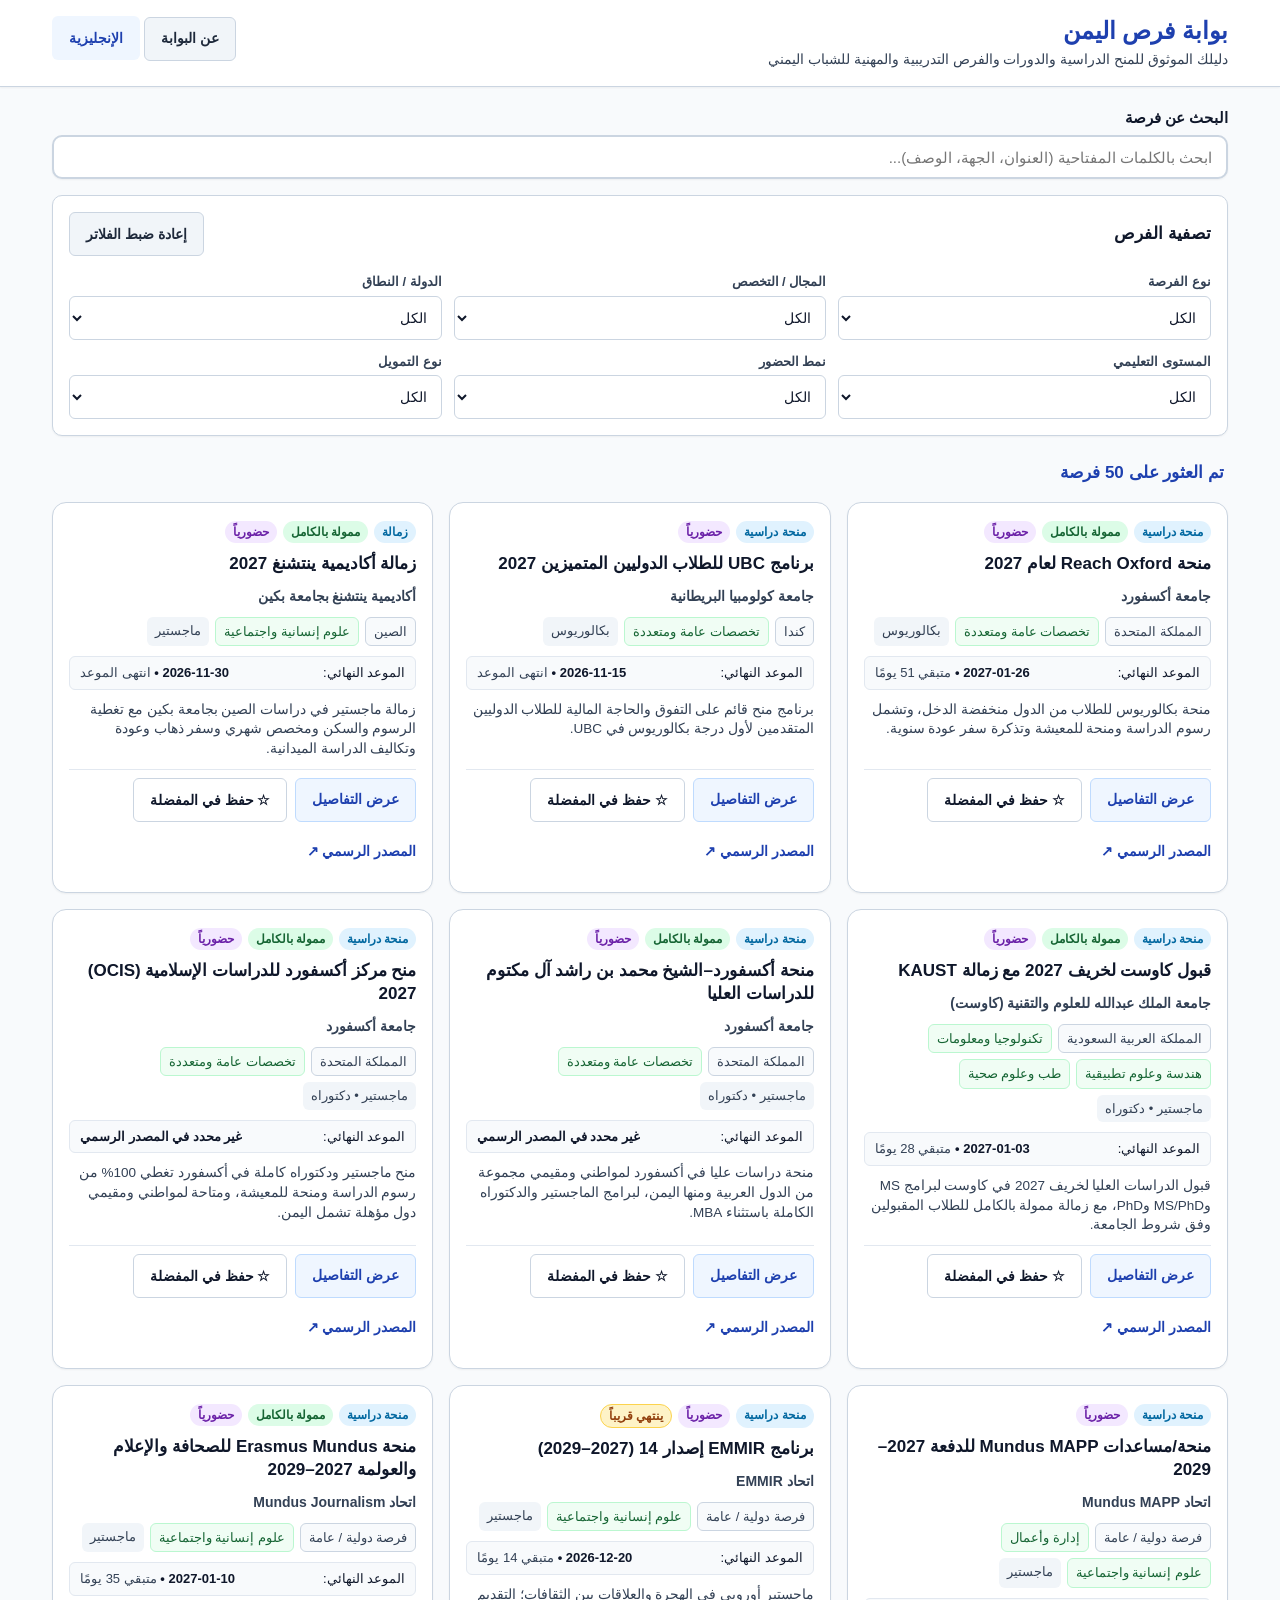
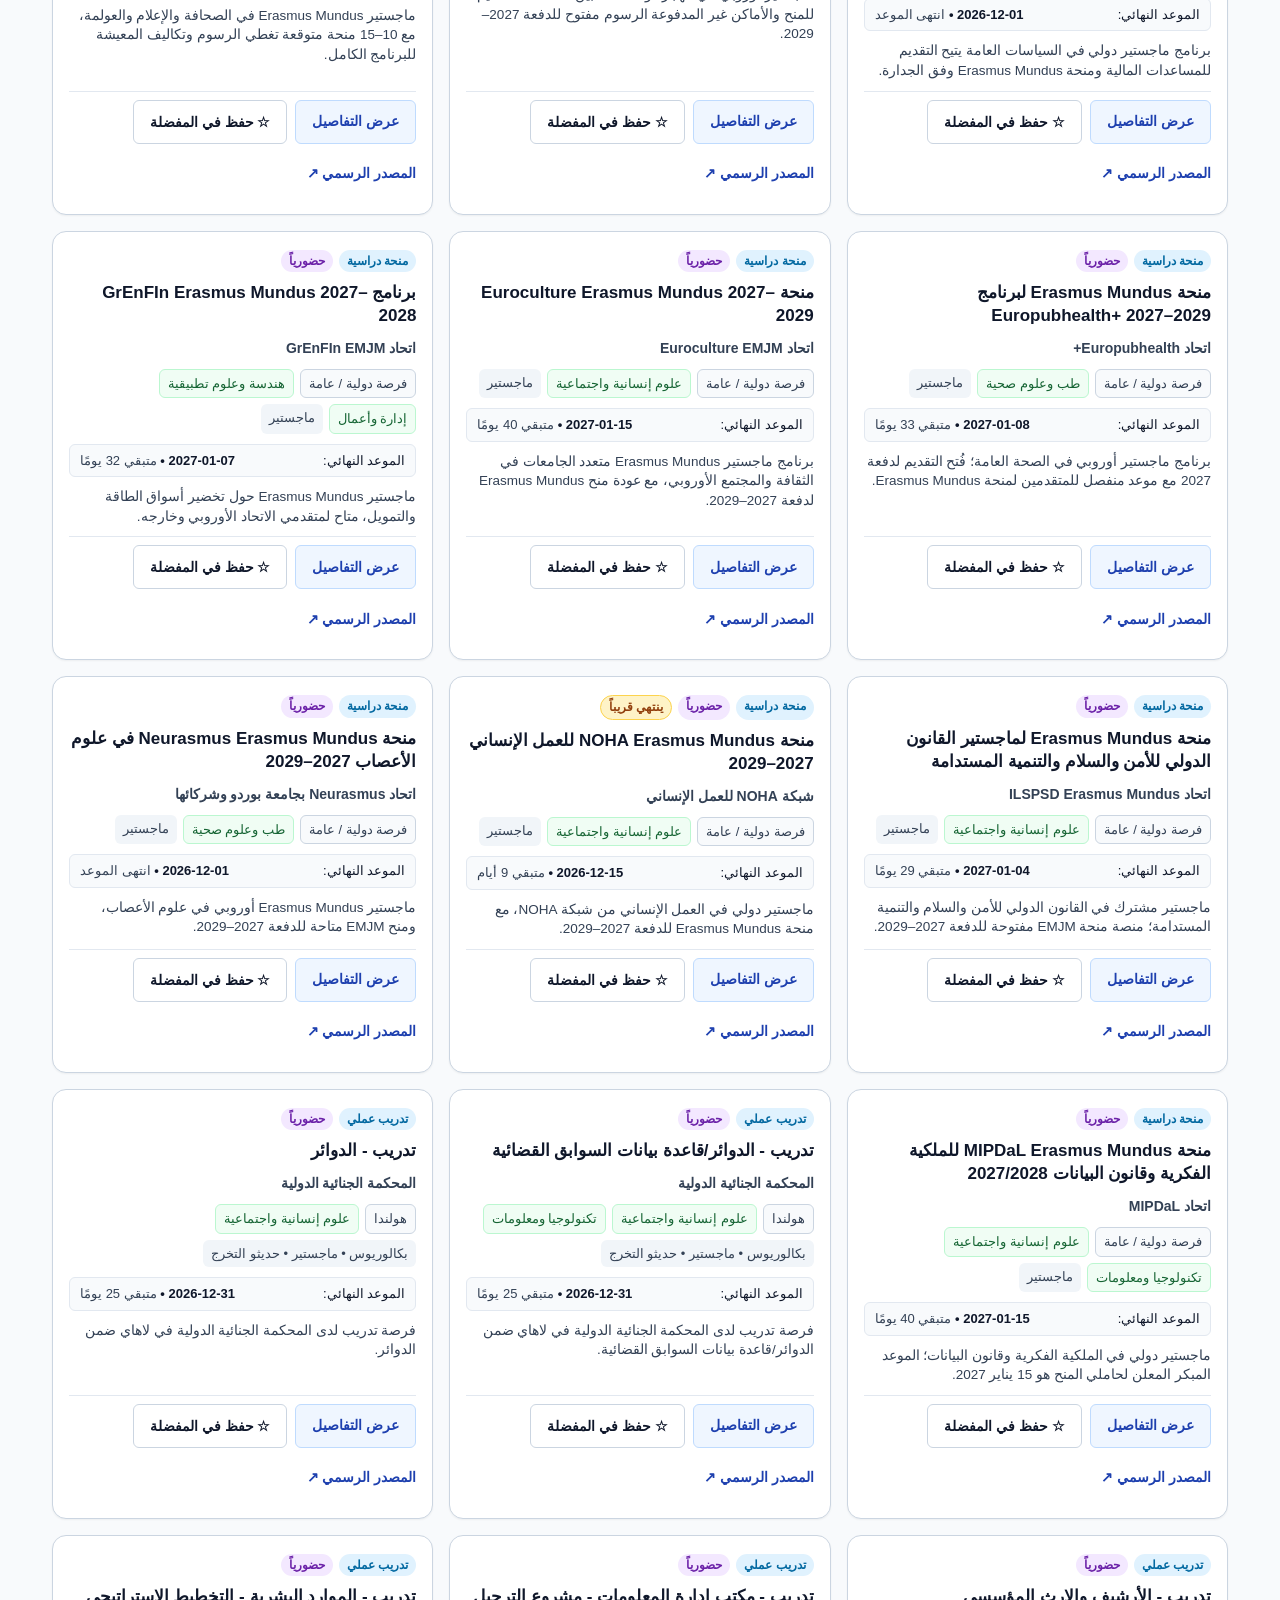
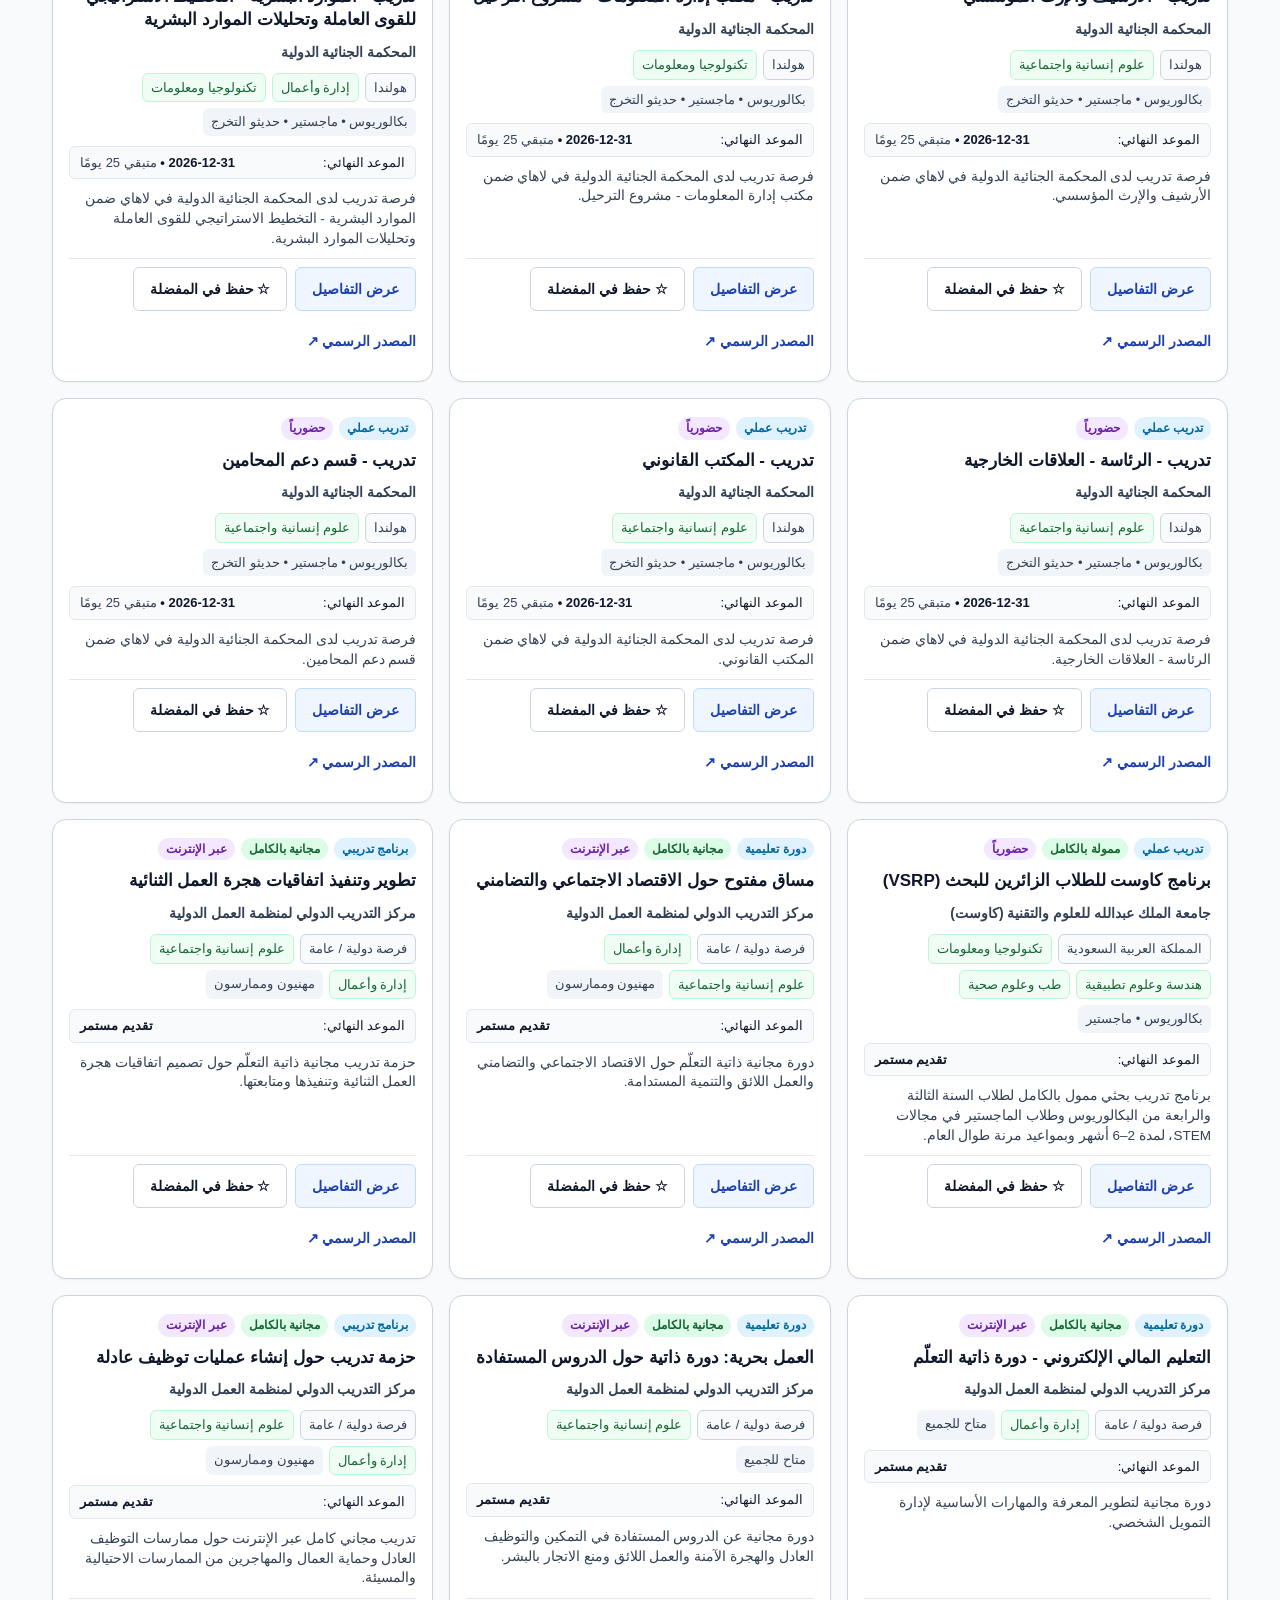
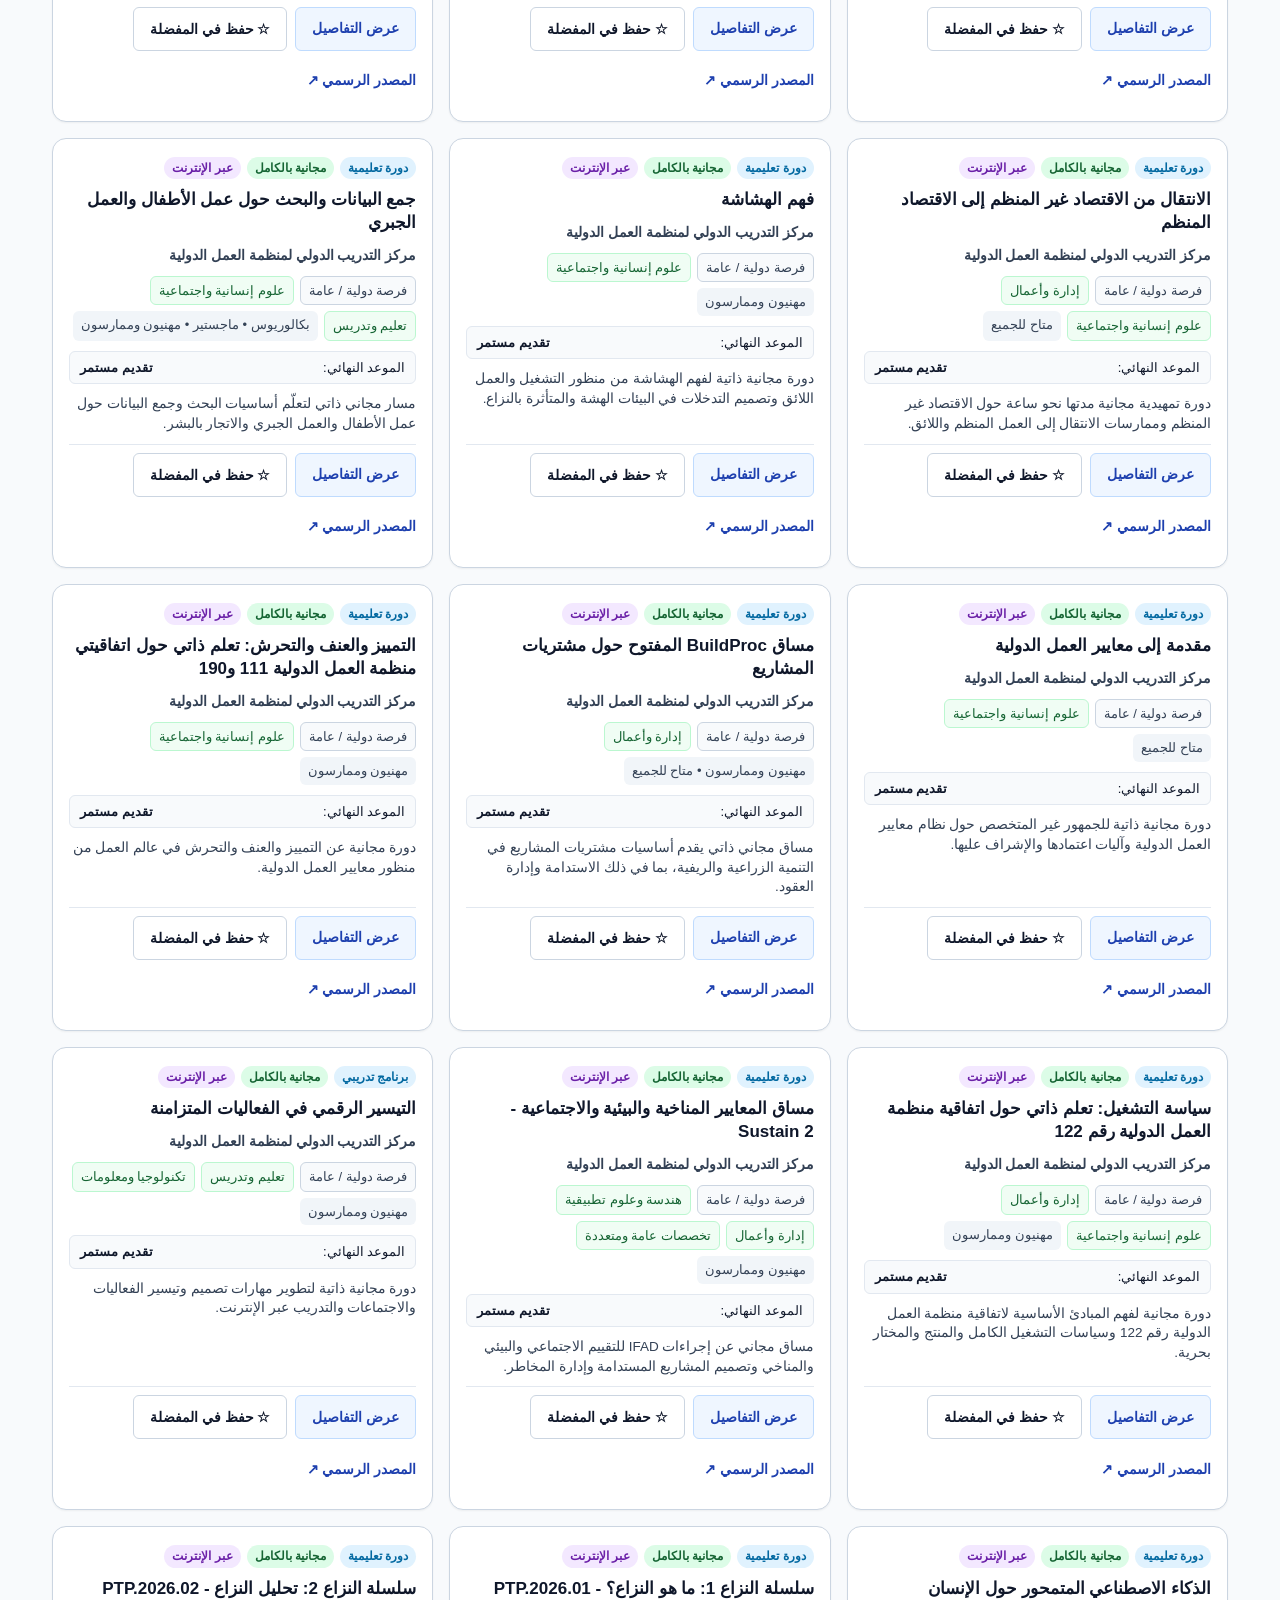
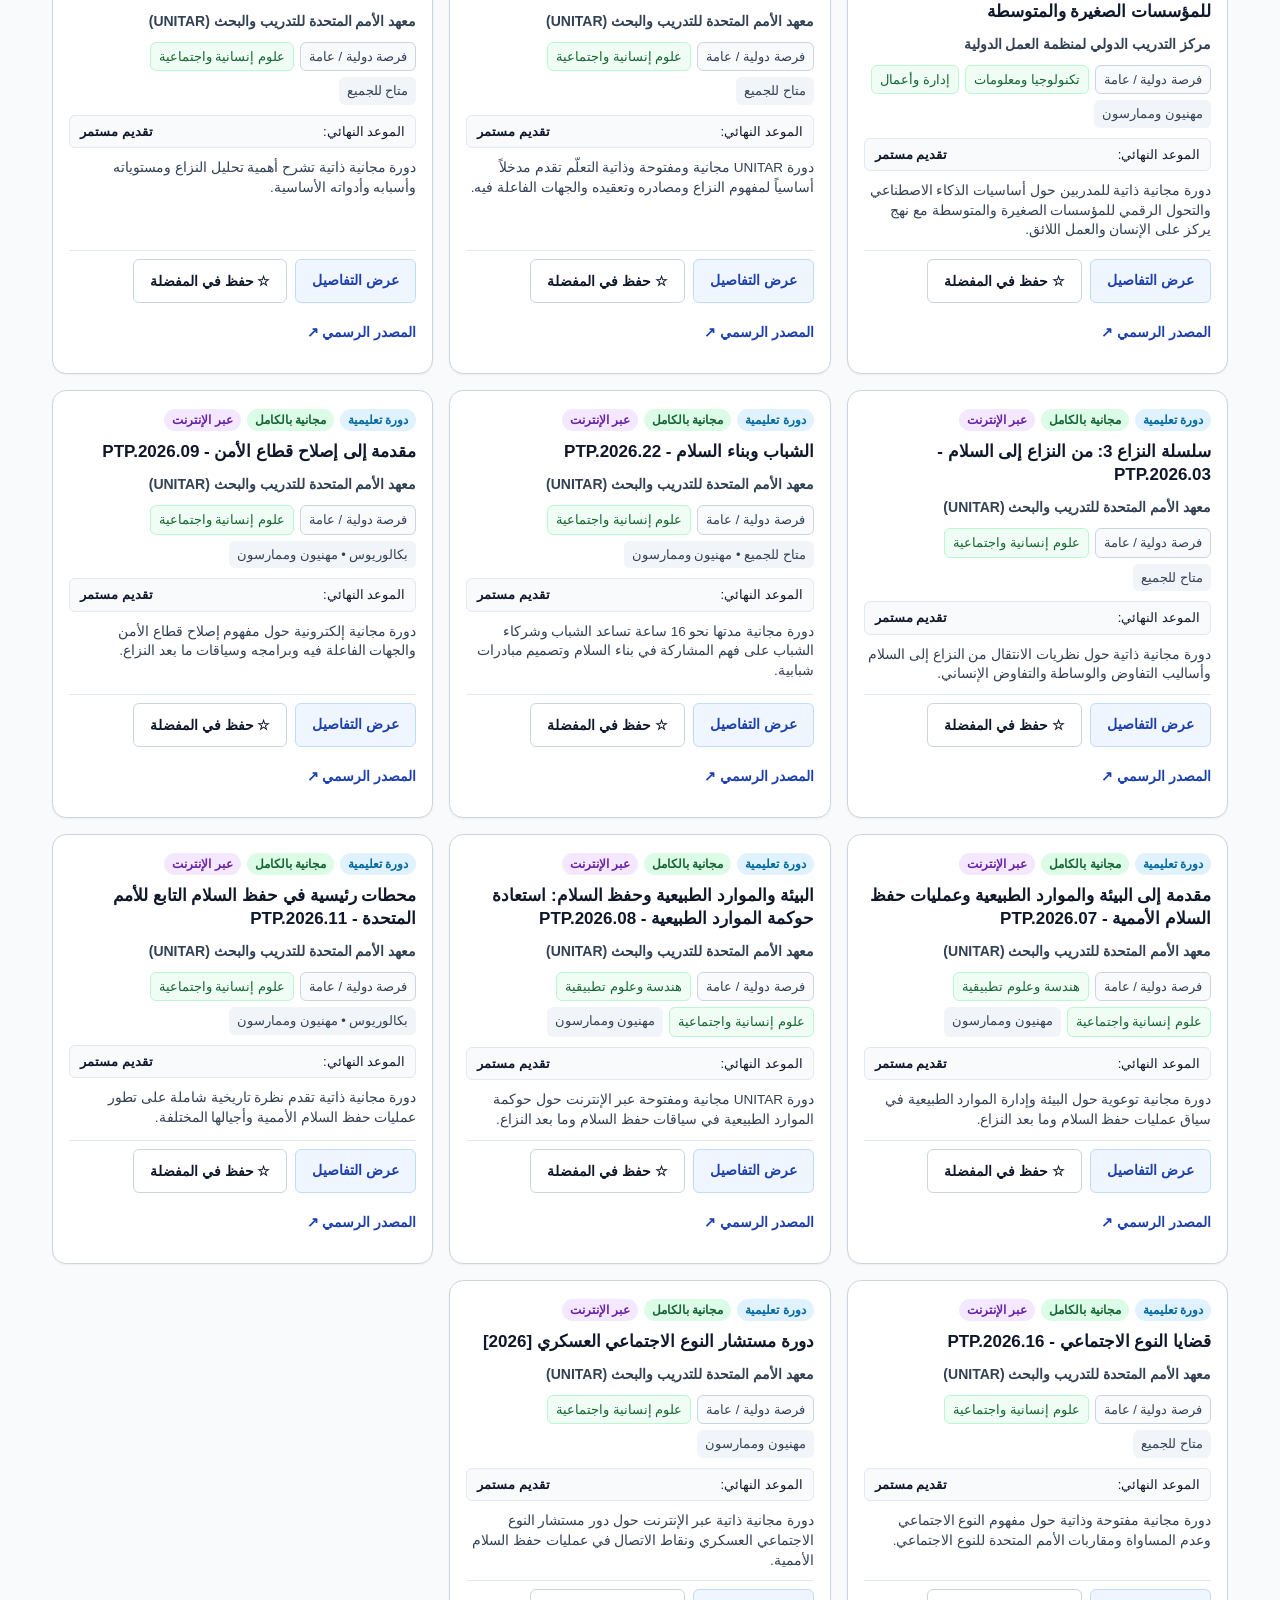
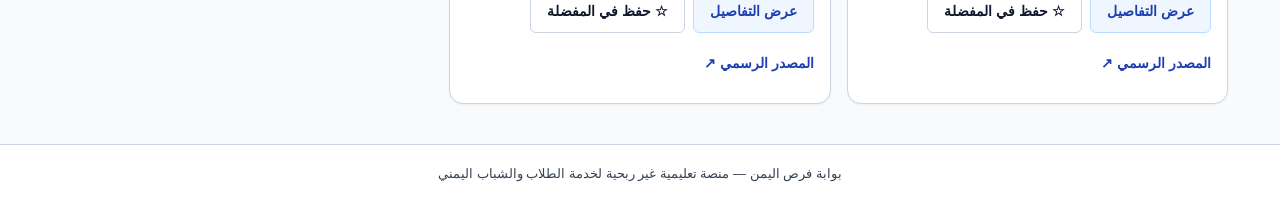
==== commit e187bb05: "feat(about): add bilingual product page and shared navigation" ====
--- a/index.html
+++ b/index.html
@@ -19,6 +19,16 @@
         <p id="siteSubtitle" class="site-subtitle">دليلك الموثوق للمنح الدراسية والدورات والفرص التدريبية والمهنية للشباب اليمني</p>
       </div>
       <div class="header-actions">
+                <a
+          href="about.html?lang=ar"
+          class="btn btn-secondary"
+          data-about-link
+          data-preserve-lang
+          data-base-href="about.html"
+        >
+          عن البوابة
+        </a>
+
         <button type="button" id="langToggle" class="btn btn-lang" aria-label="Switch language to English">
           English
         </button>
@@ -127,6 +137,7 @@
   </footer>
 
   <script src="js/translations.js"></script>
+  <script src="js/navigation.js"></script>
   <script src="js/deadlines.js"></script>
   <script src="js/favorites.js"></script>
   <script src="js/list.js"></script>
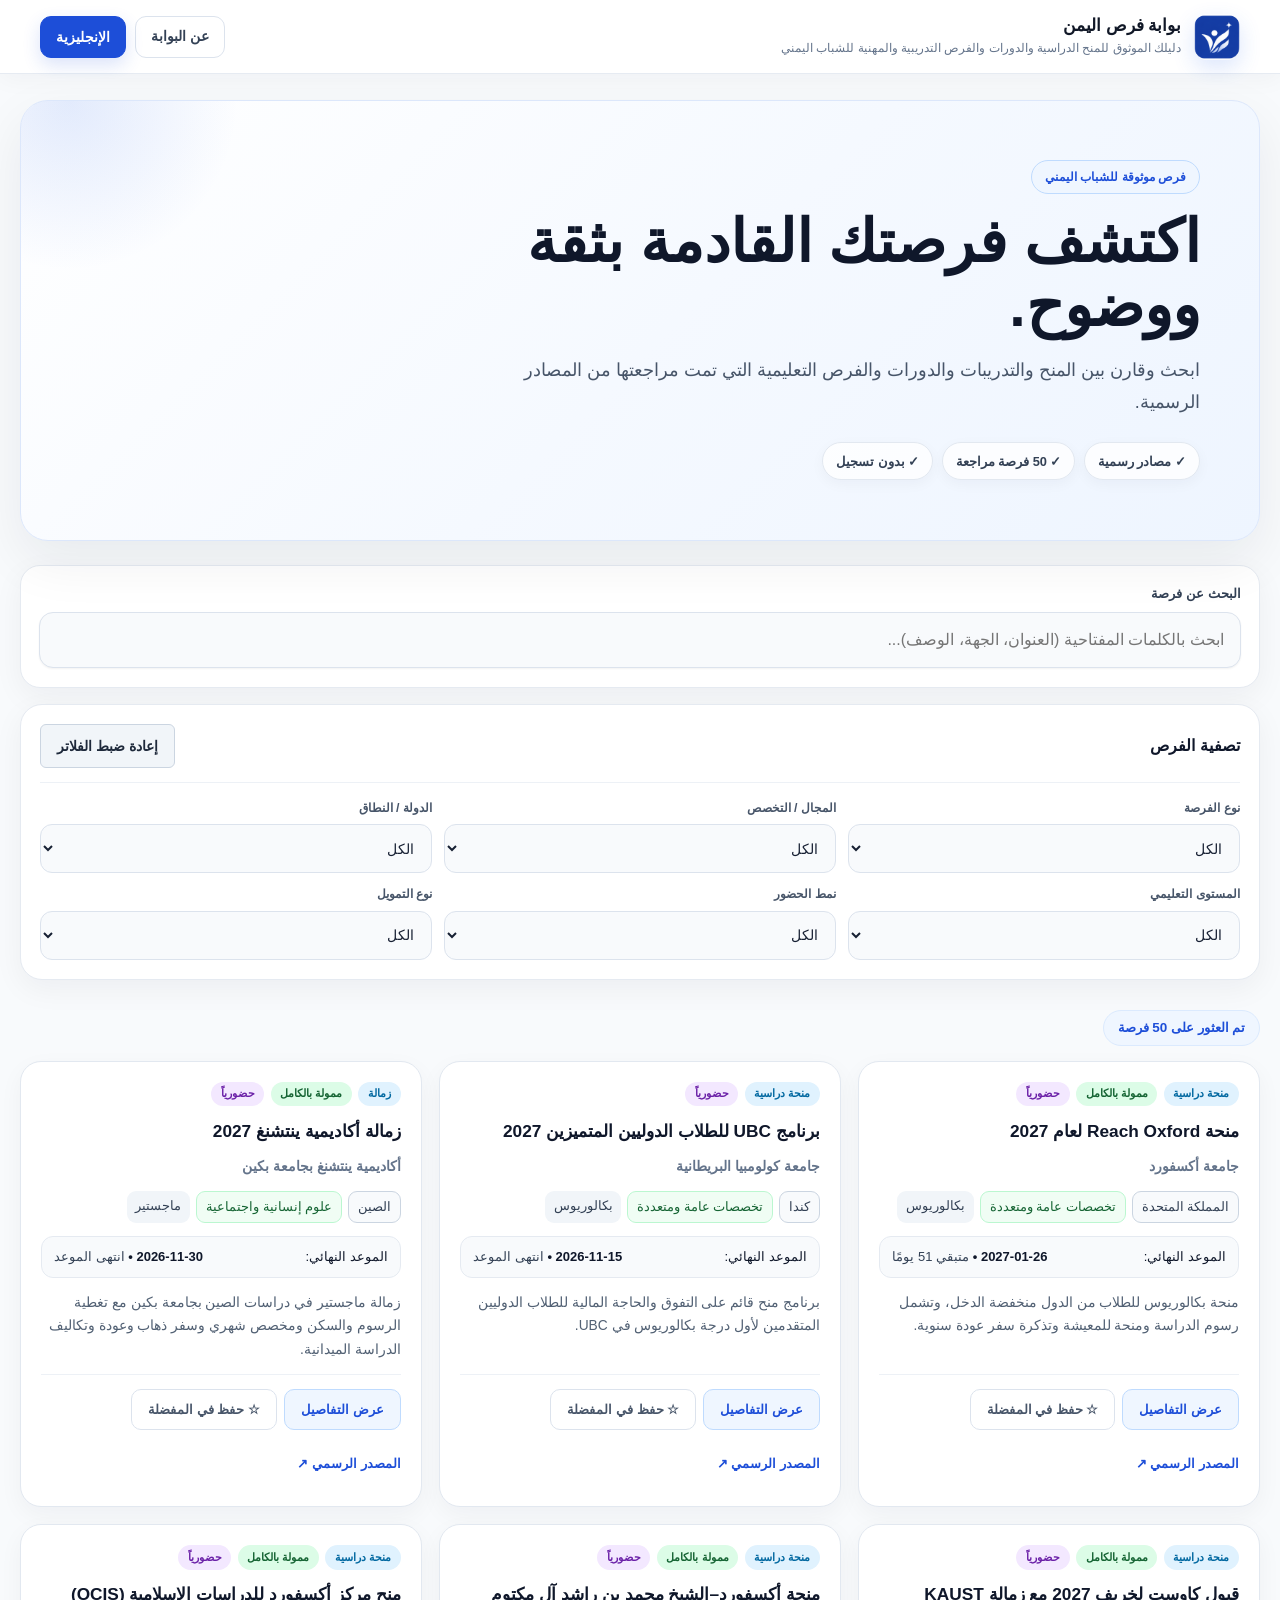
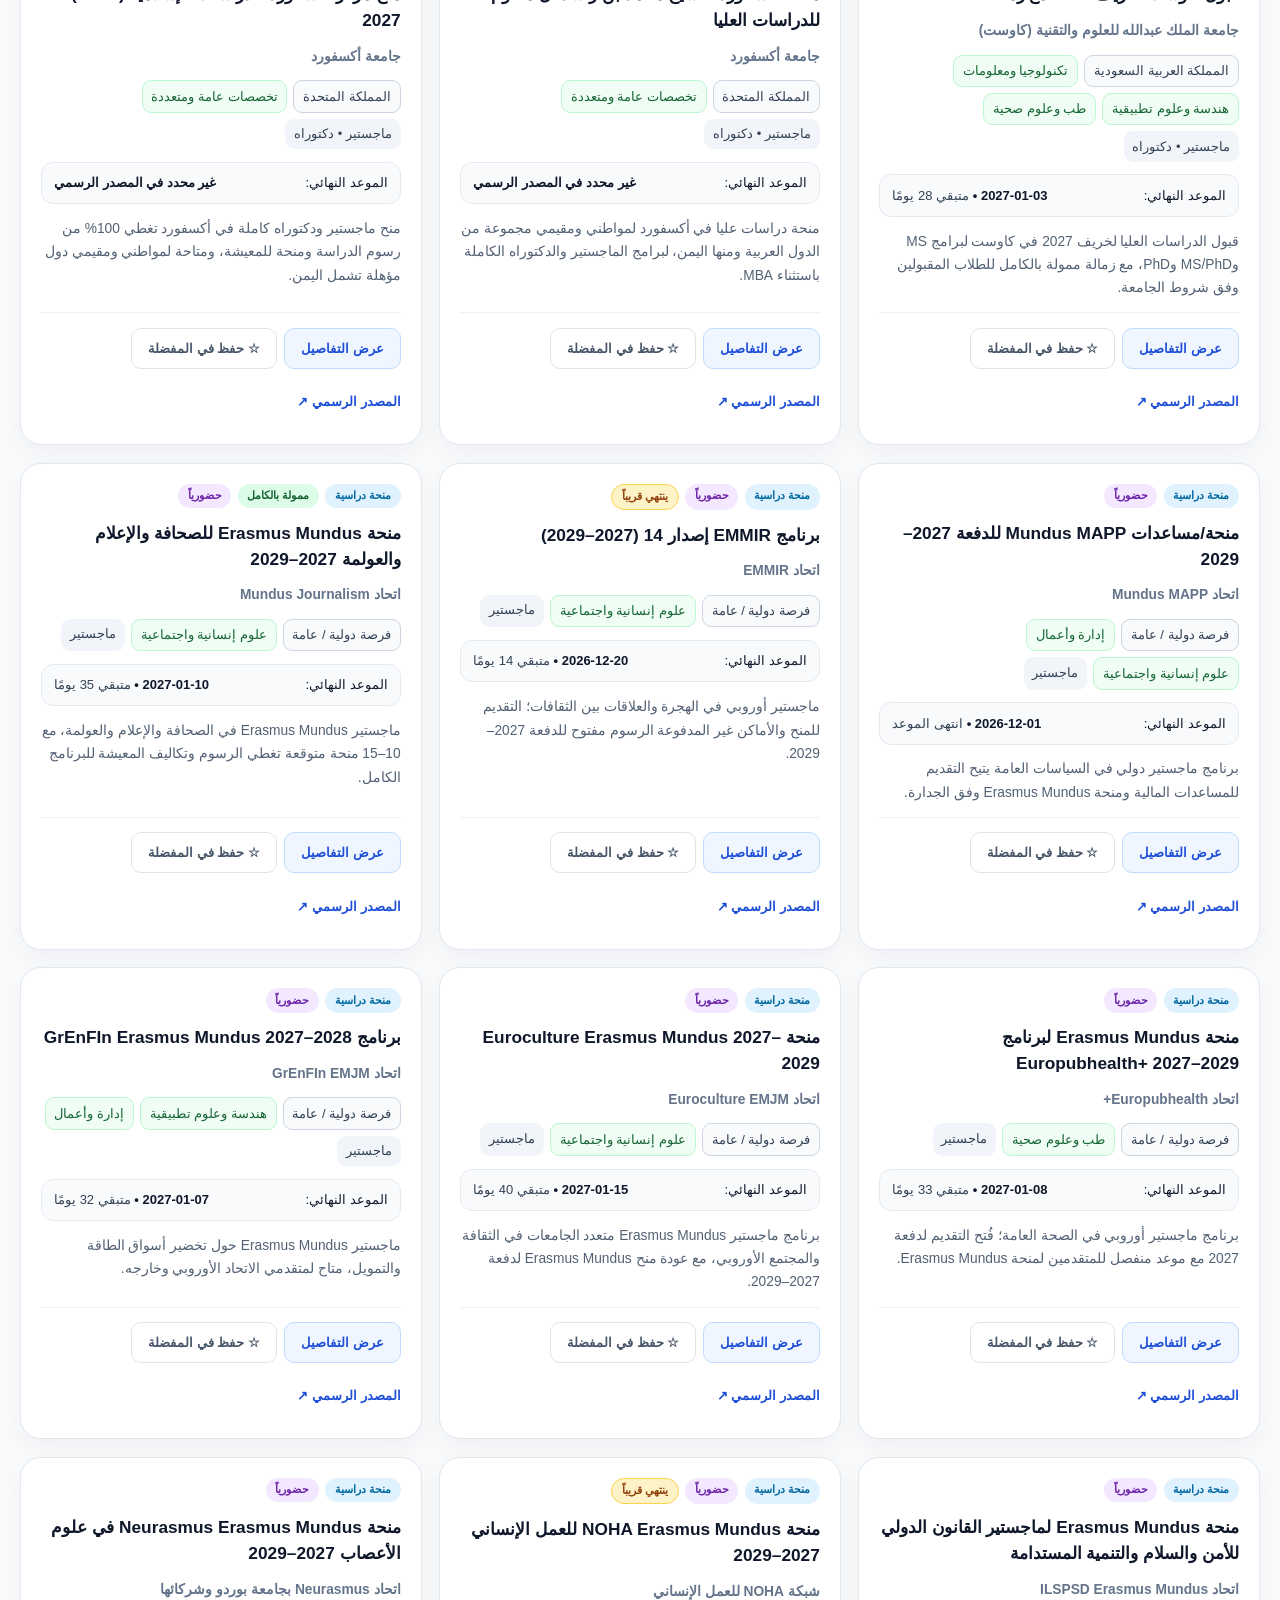
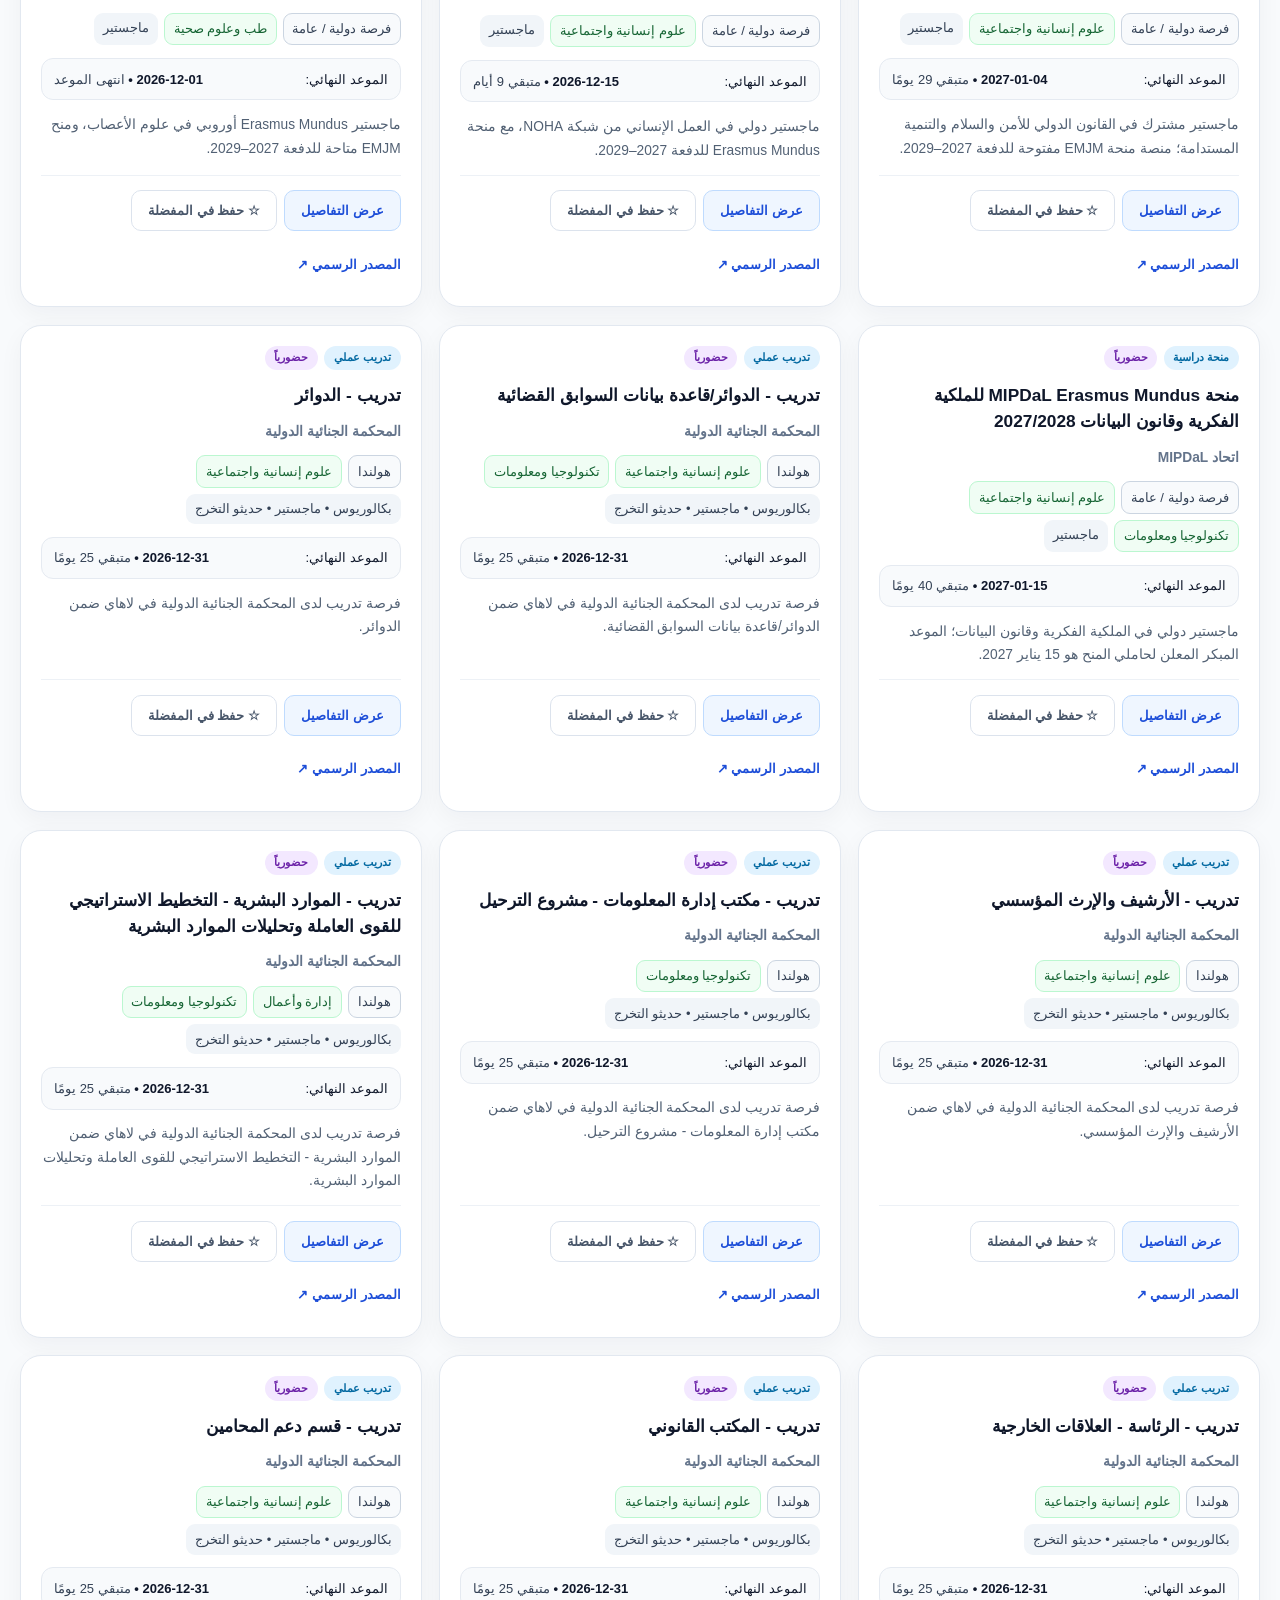
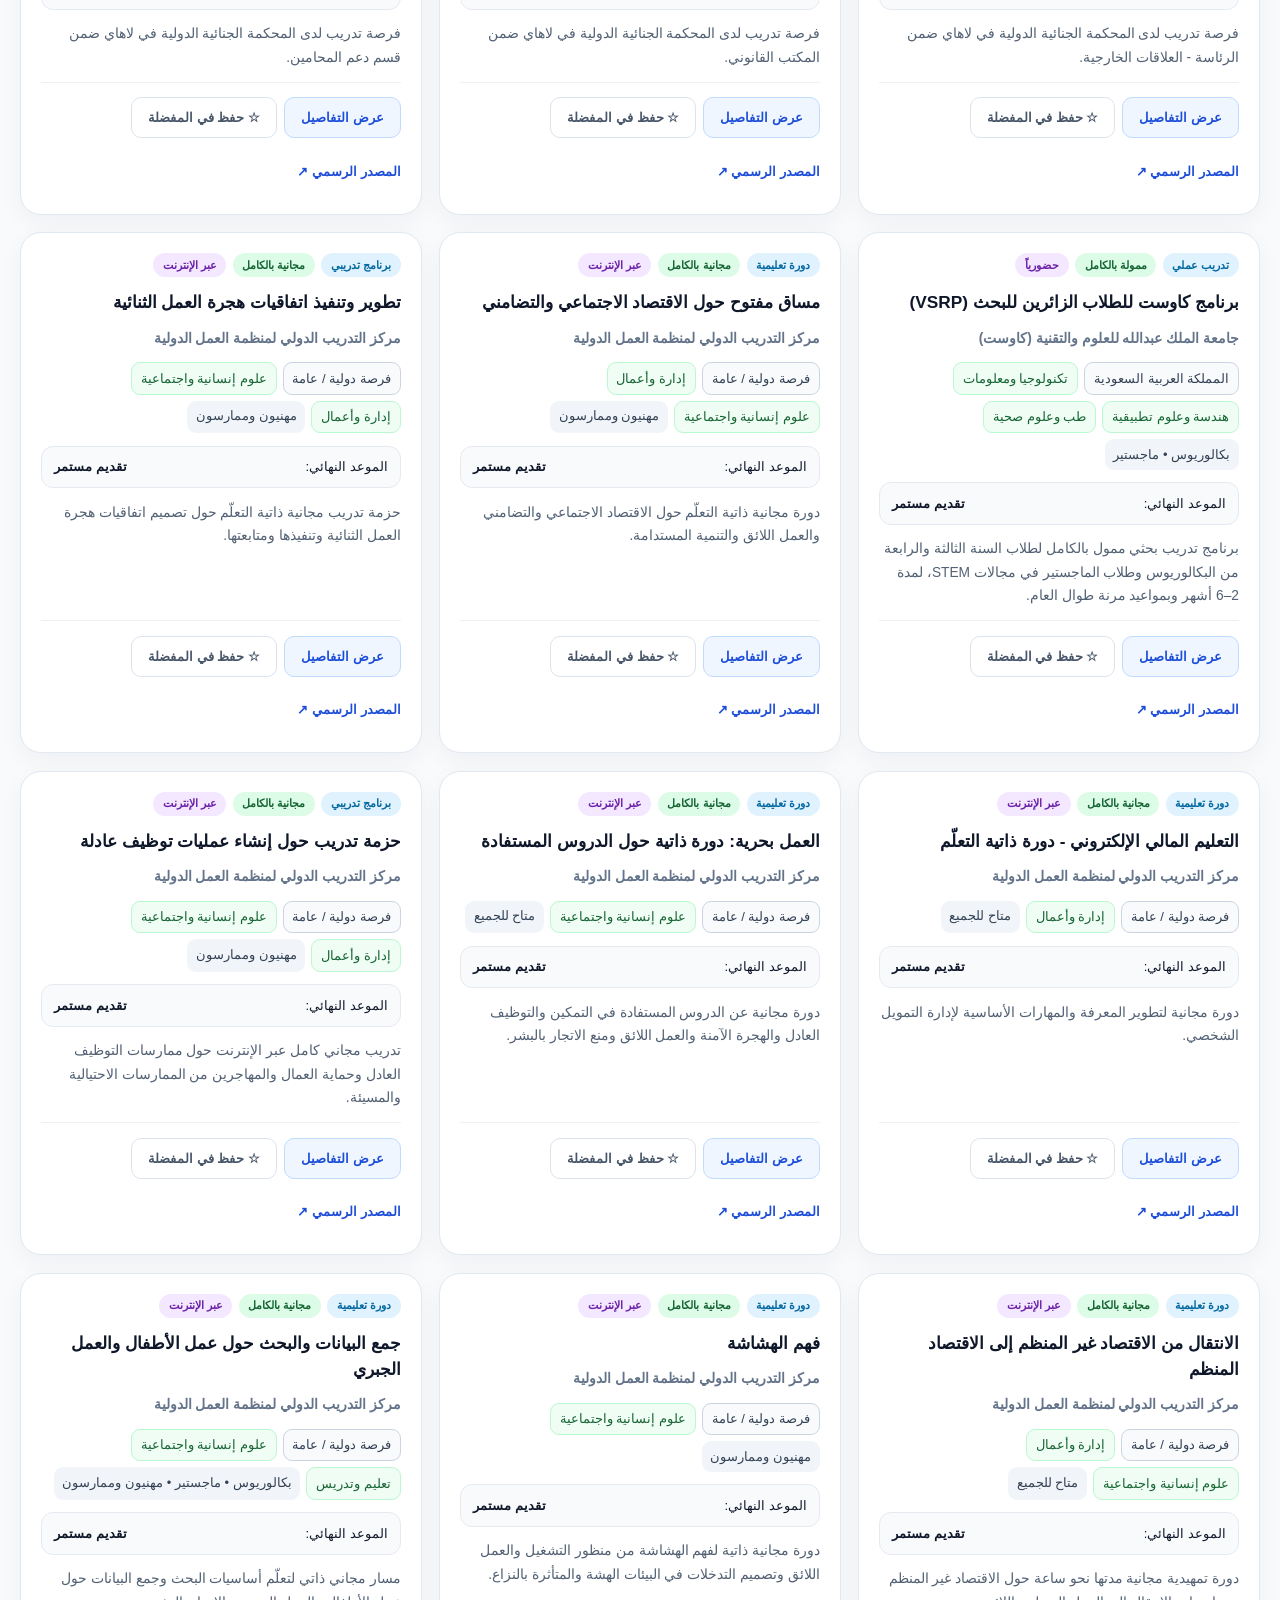
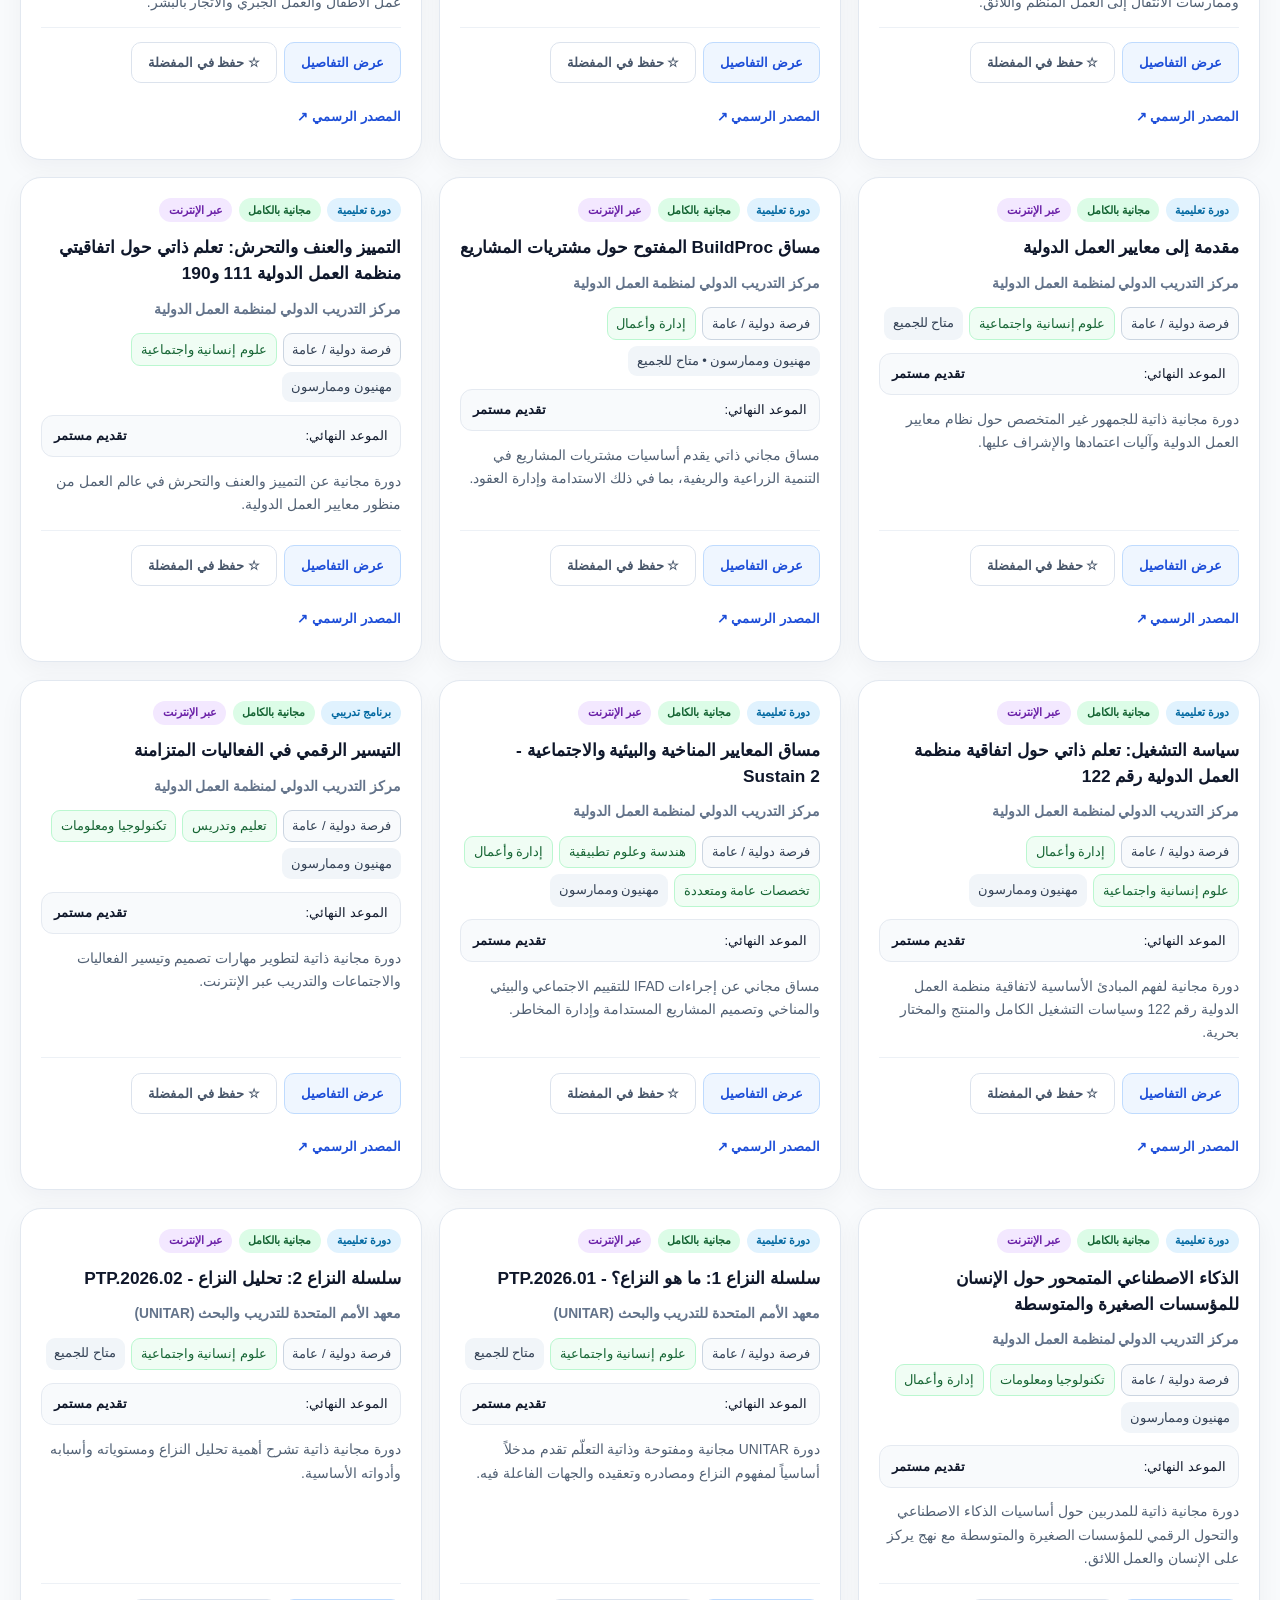
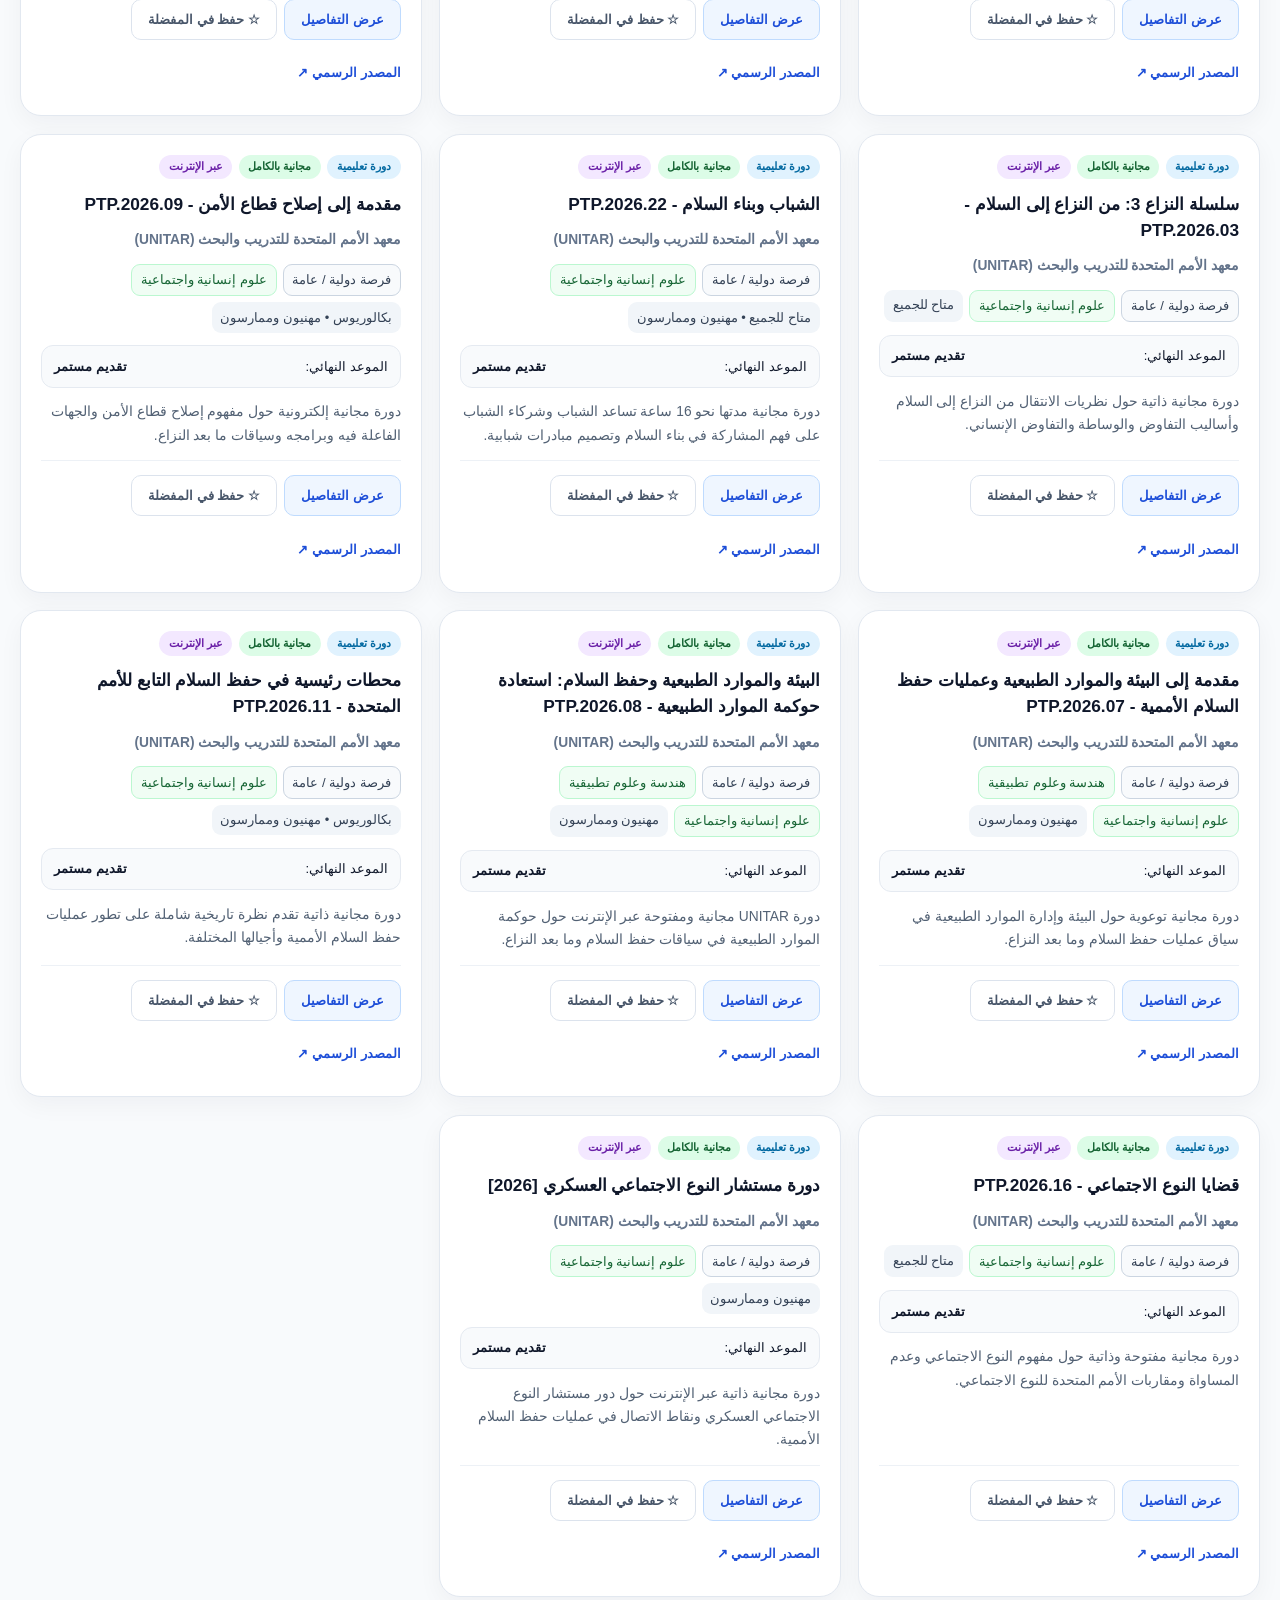
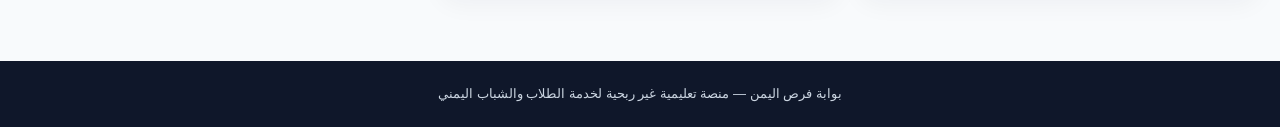
==== commit 0690de1c: "feat(design): unify portal product experience" ====
--- a/index.html
+++ b/index.html
@@ -6,18 +6,39 @@
   <meta name="description" content="بوابة فرص اليمن — دليلك الموثوق للمنح الدراسية والدورات والتدريب للشباب اليمني">
   <title id="pageTitle">بوابة فرص اليمن | فرص تعليمية ومهنية موثوقة</title>
   <link rel="stylesheet" href="css/styles.css">
+  <link rel="stylesheet" href="css/product-polish.css">
   <link rel="icon" href="data:,">
 </head>
-<body>
+<body class="portal-page listing-page" data-stage8-design="true">
   <!-- Skip link for keyboard accessibility -->
   <a href="#mainContent" class="skip-link" id="skipLink">انتقل إلى المحتوى الرئيسي</a>
 
   <header class="site-header">
     <div class="header-container">
       <div class="header-brand">
-        <h1 id="siteTitle" class="site-title">بوابة فرص اليمن</h1>
-        <p id="siteSubtitle" class="site-subtitle">دليلك الموثوق للمنح الدراسية والدورات والفرص التدريبية والمهنية للشباب اليمني</p>
+        <a
+          href="index.html?lang=ar"
+          class="portal-brand-home"
+          data-preserve-lang
+          data-base-href="index.html"
+          aria-label="Yemen Opportunities Portal"
+        >
+          <img
+            src="assets/images/yemen-opportunities-logo.png"
+            class="portal-brand-logo"
+            alt=""
+            width="46"
+            height="46"
+            aria-hidden="true"
+          >
+        </a>
+
+        <div class="portal-brand-copy">
+          <h1 id="siteTitle" class="site-title">بوابة فرص اليمن</h1>
+          <p id="siteSubtitle" class="site-subtitle">دليلك الموثوق للمنح الدراسية والدورات والفرص التدريبية والمهنية للشباب اليمني</p>
+        </div>
       </div>
+
       <div class="header-actions">
                 <a
           href="about.html?lang=ar"
@@ -38,6 +59,43 @@
 
   <main id="mainContent" class="main-content">
     <div class="content-container">
+
+      <section class="product-hero" aria-labelledby="portalHeroTitle">
+        <div class="product-hero-copy">
+          <div class="product-eyebrow">
+            <span class="lang-ar">فرص موثوقة للشباب اليمني</span>
+            <span class="lang-en">Trusted opportunities for Yemeni youth</span>
+          </div>
+
+          <h2 id="portalHeroTitle" class="product-hero-title">
+            <span class="lang-ar">اكتشف فرصتك القادمة بثقة ووضوح.</span>
+            <span class="lang-en">Discover your next opportunity with confidence.</span>
+          </h2>
+
+          <p class="product-hero-description">
+            <span class="lang-ar">ابحث وقارن بين المنح والتدريبات والدورات والفرص التعليمية التي تمت مراجعتها من المصادر الرسمية.</span>
+            <span class="lang-en">Search and compare scholarships, internships, courses, and educational opportunities reviewed from official sources.</span>
+          </p>
+
+          <div class="product-trust-row" aria-label="Portal highlights">
+            <span class="product-trust-pill">
+              <span class="lang-ar">✓ مصادر رسمية</span>
+              <span class="lang-en">✓ Official sources</span>
+            </span>
+
+            <span class="product-trust-pill">
+              <span class="lang-ar">✓ 50 فرصة مراجعة</span>
+              <span class="lang-en">✓ 50 reviewed opportunities</span>
+            </span>
+
+            <span class="product-trust-pill">
+              <span class="lang-ar">✓ بدون تسجيل</span>
+              <span class="lang-en">✓ No sign-up required</span>
+            </span>
+          </div>
+        </div>
+      </section>
+
       <!-- Search & Filter Controls -->
       <section class="controls-section" aria-labelledby="controlsHeading">
         <div class="search-container">
--- a/css/product-polish.css
+++ b/css/product-polish.css
@@ -0,0 +1,835 @@
+/*
+ * Yemen Opportunities Portal
+ * Product Design Unification
+ *
+ * Scoped to .portal-page so About remains untouched.
+ */
+
+.portal-page {
+  background:
+    radial-gradient(
+      circle at 90% -10%,
+      rgb(37 99 235 / 0.09),
+      transparent 30rem
+    ),
+    #f8fafc;
+  color: #0f172a;
+}
+
+/* ------------------------------
+   Shared Product Header
+   ------------------------------ */
+
+.portal-page .site-header {
+  position: sticky;
+  top: 0;
+  z-index: 50;
+  width: 100%;
+  background: rgb(255 255 255 / 0.94);
+  border-bottom: 1px solid #e6ebf2;
+  box-shadow: 0 5px 24px rgb(15 23 42 / 0.04);
+  backdrop-filter: blur(14px);
+}
+
+.portal-page .header-container {
+  width: 100%;
+  max-width: 1240px;
+  margin-inline: auto;
+  padding: 0.85rem 1.25rem;
+  display: flex;
+  align-items: center;
+  justify-content: space-between;
+  gap: 1rem;
+}
+
+.portal-page .header-brand {
+  display: flex;
+  align-items: center;
+  gap: 0.8rem;
+  min-width: 0;
+}
+
+.portal-brand-home {
+  display: block;
+  flex: 0 0 46px;
+  width: 46px;
+  height: 46px;
+  border-radius: 13px;
+  overflow: hidden;
+  box-shadow: 0 8px 22px rgb(37 99 235 / 0.16);
+  transition:
+    transform 0.18s ease,
+    box-shadow 0.18s ease;
+}
+
+.portal-brand-home:hover {
+  transform: translateY(-1px);
+  box-shadow: 0 11px 28px rgb(37 99 235 / 0.22);
+}
+
+.portal-brand-home:focus-visible {
+  outline: 3px solid rgb(37 99 235 / 0.28);
+  outline-offset: 3px;
+}
+
+.portal-brand-logo {
+  display: block;
+  width: 100%;
+  height: 100%;
+  object-fit: cover;
+}
+
+.portal-brand-copy {
+  min-width: 0;
+}
+
+.portal-page .site-title {
+  margin: 0;
+  color: #111827;
+  font-size: 1.05rem;
+  font-weight: 800;
+  line-height: 1.25;
+}
+
+.portal-page .site-subtitle {
+  max-width: 560px;
+  margin-top: 0.18rem;
+  color: #64748b;
+  font-size: 0.76rem;
+  font-weight: 500;
+  line-height: 1.45;
+}
+
+.portal-page .header-actions {
+  display: flex;
+  align-items: center;
+  gap: 0.55rem;
+  flex: 0 0 auto;
+}
+
+.portal-page .header-actions .btn {
+  min-height: 42px;
+  padding-inline: 0.95rem;
+  border-radius: 11px;
+  font-size: 0.875rem;
+  font-weight: 750;
+}
+
+.portal-page .header-actions .btn-secondary {
+  color: #334155;
+  background: #ffffff;
+  border-color: #dce3ed;
+}
+
+.portal-page .header-actions .btn-secondary:hover {
+  color: #1d4ed8;
+  background: #f8fafc;
+  border-color: #bfdbfe;
+}
+
+.portal-page .btn-lang {
+  color: #ffffff;
+  background: #1d4ed8;
+  border-color: #1d4ed8;
+  box-shadow: 0 7px 18px rgb(29 78 216 / 0.16);
+}
+
+.portal-page .btn-lang:hover {
+  background: #1e40af;
+  border-color: #1e40af;
+}
+
+/* ------------------------------
+   Layout
+   ------------------------------ */
+
+.portal-page .main-content {
+  width: 100%;
+  padding-block: 1.6rem 4rem;
+}
+
+.portal-page .content-container {
+  width: min(1240px, calc(100% - 2rem));
+  max-width: 1240px;
+  margin-inline: auto;
+  padding-inline: 0;
+}
+
+/* ------------------------------
+   Listing Hero
+   ------------------------------ */
+
+.product-hero {
+  position: relative;
+  isolation: isolate;
+  overflow: hidden;
+  margin-bottom: 1.5rem;
+  padding: clamp(1.8rem, 5vw, 3.7rem);
+  border: 1px solid #dce7fb;
+  border-radius: 28px;
+  background:
+    linear-gradient(
+      135deg,
+      #ffffff 0%,
+      #f5f9ff 52%,
+      #eef5ff 100%
+    );
+  box-shadow: 0 20px 54px rgb(15 23 42 / 0.07);
+}
+
+.product-hero::after {
+  content: "";
+  position: absolute;
+  z-index: -1;
+  width: 22rem;
+  height: 22rem;
+  inset-inline-end: -8rem;
+  top: -11rem;
+  border-radius: 50%;
+  background:
+    radial-gradient(
+      circle,
+      rgb(37 99 235 / 0.13),
+      transparent 68%
+    );
+}
+
+.product-hero-copy {
+  max-width: 760px;
+}
+
+.product-eyebrow {
+  display: inline-flex;
+  align-items: center;
+  min-height: 34px;
+  padding-inline: 0.8rem;
+  border: 1px solid #bfdbfe;
+  border-radius: 999px;
+  color: #1d4ed8;
+  background: #eff6ff;
+  font-size: 0.78rem;
+  font-weight: 800;
+}
+
+.product-hero-title {
+  max-width: 760px;
+  margin-top: 1rem;
+  color: #0f172a;
+  font-size: clamp(2rem, 6vw, 3.7rem);
+  font-weight: 850;
+  line-height: 1.08;
+  letter-spacing: -0.035em;
+}
+
+html[dir="rtl"] .product-hero-title {
+  letter-spacing: 0;
+}
+
+.product-hero-description {
+  max-width: 680px;
+  margin-top: 1rem;
+  color: #475569;
+  font-size: clamp(0.98rem, 2vw, 1.12rem);
+  line-height: 1.8;
+}
+
+.product-trust-row {
+  display: flex;
+  flex-wrap: wrap;
+  gap: 0.55rem;
+  margin-top: 1.5rem;
+}
+
+.product-trust-pill {
+  display: inline-flex;
+  align-items: center;
+  min-height: 38px;
+  padding-inline: 0.8rem;
+  border: 1px solid #e2e8f0;
+  border-radius: 999px;
+  color: #334155;
+  background: rgb(255 255 255 / 0.82);
+  font-size: 0.8rem;
+  font-weight: 700;
+  box-shadow: 0 4px 14px rgb(15 23 42 / 0.04);
+}
+
+.portal-page .lang-en {
+  display: none;
+}
+
+html[lang="en"] .portal-page .lang-ar {
+  display: none;
+}
+
+html[lang="en"] .portal-page .lang-en {
+  display: inline;
+}
+
+/* ------------------------------
+   Search
+   ------------------------------ */
+
+.portal-page .controls-section {
+  margin-bottom: 1.75rem;
+}
+
+.portal-page .search-container {
+  margin-bottom: 1rem;
+  padding: 1.15rem;
+  background: #ffffff;
+  border: 1px solid #e5eaf1;
+  border-radius: 20px;
+  box-shadow: 0 9px 30px rgb(15 23 42 / 0.05);
+}
+
+.portal-page .search-label {
+  display: block;
+  margin-bottom: 0.55rem;
+  color: #334155;
+  font-size: 0.82rem;
+  font-weight: 800;
+}
+
+.portal-page .search-input-wrapper {
+  position: relative;
+}
+
+.portal-page .search-input {
+  min-height: 56px;
+  padding-inline: 1rem 3rem;
+  color: #0f172a;
+  background: #f8fafc;
+  border: 1px solid #dce3ed;
+  border-radius: 14px;
+  font-size: 1rem;
+  transition:
+    border-color 0.18s ease,
+    box-shadow 0.18s ease,
+    background 0.18s ease;
+}
+
+.portal-page .search-input:hover {
+  border-color: #c4d1e1;
+}
+
+.portal-page .search-input:focus {
+  outline: none;
+  background: #ffffff;
+  border-color: #2563eb;
+  box-shadow: 0 0 0 4px rgb(37 99 235 / 0.1);
+}
+
+.portal-page .clear-search-btn {
+  inset-inline-end: 0.55rem;
+  width: 40px;
+  height: 40px;
+  border-radius: 10px;
+}
+
+/* ------------------------------
+   Filters
+   ------------------------------ */
+
+.portal-page .filters-card {
+  padding: 1.2rem;
+  background: #ffffff;
+  border: 1px solid #e5eaf1;
+  border-radius: 22px;
+  box-shadow: 0 9px 30px rgb(15 23 42 / 0.05);
+}
+
+.portal-page .filters-header {
+  margin-bottom: 1rem;
+  padding-bottom: 0.9rem;
+  border-bottom: 1px solid #edf1f6;
+}
+
+.portal-page .filters-heading {
+  color: #0f172a;
+  font-size: 1rem;
+  font-weight: 800;
+}
+
+.portal-page .filter-group {
+  gap: 0.4rem;
+}
+
+.portal-page .filter-label {
+  color: #475569;
+  font-size: 0.78rem;
+  font-weight: 750;
+}
+
+.portal-page .filter-select {
+  min-height: 49px;
+  padding-inline: 0.8rem;
+  color: #172033;
+  background: #f8fafc;
+  border: 1px solid #dce3ed;
+  border-radius: 12px;
+  font-size: 0.9rem;
+}
+
+.portal-page .filter-select:hover {
+  border-color: #c4d1e1;
+}
+
+.portal-page .filter-select:focus {
+  outline: none;
+  background: #ffffff;
+  border-color: #2563eb;
+  box-shadow: 0 0 0 3px rgb(37 99 235 / 0.09);
+}
+
+/* ------------------------------
+   Results
+   ------------------------------ */
+
+.portal-page .results-status-bar {
+  display: flex;
+  align-items: center;
+  min-height: 40px;
+  margin-bottom: 0.8rem;
+}
+
+.portal-page .results-count {
+  display: inline-flex;
+  align-items: center;
+  min-height: 36px;
+  padding-inline: 0.85rem;
+  border: 1px solid #dbeafe;
+  border-radius: 999px;
+  color: #1d4ed8;
+  background: #eff6ff;
+  font-size: 0.84rem;
+  font-weight: 800;
+}
+
+/* ------------------------------
+   Opportunity Cards
+   ------------------------------ */
+
+.portal-page .opportunities-grid {
+  gap: 1.1rem;
+}
+
+.portal-page .opportunity-card {
+  position: relative;
+  overflow: hidden;
+  gap: 0.8rem;
+  min-height: 100%;
+  padding: 1.25rem;
+  background: #ffffff;
+  border: 1px solid #e2e8f0;
+  border-radius: 21px;
+  box-shadow: 0 8px 24px rgb(15 23 42 / 0.045);
+  transition:
+    transform 0.18s ease,
+    box-shadow 0.18s ease,
+    border-color 0.18s ease;
+}
+
+.portal-page .opportunity-card::before {
+  content: "";
+  position: absolute;
+  inset-inline: 0;
+  top: 0;
+  height: 3px;
+  background:
+    linear-gradient(
+      90deg,
+      #2563eb,
+      #60a5fa
+    );
+  opacity: 0;
+  transition: opacity 0.18s ease;
+}
+
+.portal-page .opportunity-card:hover {
+  transform: translateY(-4px);
+  border-color: #bfdbfe;
+  box-shadow: 0 18px 42px rgb(15 23 42 / 0.09);
+}
+
+.portal-page .opportunity-card:hover::before {
+  opacity: 1;
+}
+
+.portal-page .card-badges {
+  gap: 0.4rem;
+}
+
+.portal-page .badge {
+  padding: 0.34rem 0.6rem;
+  border-radius: 999px;
+  font-size: 0.7rem;
+  font-weight: 800;
+}
+
+.portal-page .card-title {
+  color: #0f172a;
+  font-size: 1.08rem;
+  font-weight: 820;
+  line-height: 1.5;
+}
+
+.portal-page .card-org {
+  color: #64748b;
+  font-size: 0.86rem;
+  font-weight: 650;
+}
+
+.portal-page .meta-chip {
+  padding: 0.34rem 0.55rem;
+  border-radius: 9px;
+}
+
+.portal-page .card-deadline-box {
+  padding: 0.65rem 0.75rem;
+  background: #f8fafc;
+  border: 1px solid #e5eaf1;
+  border-radius: 12px;
+}
+
+.portal-page .card-description {
+  color: #526174;
+  font-size: 0.86rem;
+  line-height: 1.7;
+}
+
+.portal-page .card-footer {
+  margin-top: auto;
+  padding-top: 0.9rem;
+  border-top: 1px solid #edf1f6;
+  gap: 0.7rem;
+}
+
+.portal-page .card-actions {
+  display: flex;
+  flex-wrap: wrap;
+  align-items: center;
+  gap: 0.45rem;
+}
+
+.portal-page .card-actions .btn,
+.portal-page .favorite-button,
+.portal-page .details-link {
+  min-height: 41px;
+  border-radius: 10px;
+  font-size: 0.8rem;
+  font-weight: 750;
+}
+
+.portal-page .details-link {
+  color: #1d4ed8;
+  background: #eff6ff;
+  border-color: #bfdbfe;
+}
+
+.portal-page .details-link:hover {
+  color: #ffffff;
+  background: #1d4ed8;
+  border-color: #1d4ed8;
+}
+
+.portal-page .favorite-button {
+  color: #475569;
+  background: #ffffff;
+  border-color: #dce3ed;
+}
+
+.portal-page .favorite-button[aria-pressed="true"] {
+  color: #92400e;
+  background: #fffbeb;
+  border-color: #fde68a;
+}
+
+.portal-page .source-link {
+  color: #1d4ed8;
+  font-size: 0.82rem;
+}
+
+/* ------------------------------
+   Empty / Error
+   ------------------------------ */
+
+.portal-page .empty-state,
+.portal-page .error-state {
+  max-width: 620px;
+  padding: 3rem 1.4rem;
+  border: 1px solid #e5eaf1;
+  border-radius: 24px;
+  box-shadow: 0 16px 44px rgb(15 23 42 / 0.06);
+}
+
+.portal-page .empty-state-icon,
+.portal-page .error-state-icon {
+  font-size: 2.2rem;
+}
+
+/* ------------------------------
+   Detail Page
+   ------------------------------ */
+
+.portal-page .detail-page-container {
+  max-width: 1040px;
+}
+
+.portal-page .detail-navigation {
+  margin-bottom: 1rem;
+}
+
+.portal-page .detail-navigation .btn {
+  min-height: 43px;
+  border-radius: 11px;
+  background: #ffffff;
+  border-color: #dce3ed;
+  box-shadow: 0 4px 15px rgb(15 23 42 / 0.035);
+}
+
+.portal-page .detail-loading {
+  min-height: 240px;
+  color: #64748b;
+}
+
+.portal-page .detail-card {
+  background: #ffffff;
+  border: 1px solid #e3e9f1;
+  border-radius: 28px;
+  box-shadow: 0 22px 60px rgb(15 23 42 / 0.08);
+}
+
+.portal-page .detail-header {
+  position: relative;
+  padding: clamp(1.5rem, 4vw, 2.4rem);
+  background:
+    linear-gradient(
+      135deg,
+      #eff6ff 0%,
+      #ffffff 68%
+    );
+  border-bottom: 1px solid #e8edf4;
+}
+
+.portal-page .detail-title {
+  max-width: 820px;
+  margin-top: 0.9rem;
+  color: #0f172a;
+  font-size: clamp(1.6rem, 4.5vw, 2.45rem);
+  font-weight: 850;
+  line-height: 1.3;
+}
+
+.portal-page .detail-organization {
+  margin-top: 0.65rem;
+  color: #64748b;
+  font-size: 1rem;
+  font-weight: 700;
+}
+
+.portal-page .detail-favorite-button {
+  margin-top: 1.2rem;
+  min-height: 46px;
+  padding-inline: 1rem;
+  border-radius: 12px;
+}
+
+.portal-page .detail-section {
+  padding: clamp(1.35rem, 4vw, 2rem);
+  border-bottom: 1px solid #edf1f6;
+}
+
+.portal-page .detail-section-title {
+  margin-bottom: 1rem;
+  color: #1e3a8a;
+  font-size: 1.05rem;
+  font-weight: 820;
+}
+
+.portal-page .detail-description,
+.portal-page #detailEligibility,
+.portal-page #detailDeadlineNotes {
+  color: #526174;
+  line-height: 1.85;
+}
+
+.portal-page .detail-facts {
+  gap: 0.8rem;
+}
+
+.portal-page .detail-fact {
+  padding: 1rem;
+  background: #f8fafc;
+  border: 1px solid #e5eaf1;
+  border-radius: 15px;
+}
+
+.portal-page .detail-fact dt {
+  color: #64748b;
+  font-size: 0.75rem;
+  font-weight: 750;
+}
+
+.portal-page .detail-fact dd {
+  color: #172033;
+  font-size: 0.92rem;
+  font-weight: 700;
+}
+
+.portal-page .detail-deadline-section {
+  background:
+    linear-gradient(
+      135deg,
+      #fffbeb,
+      #fffdf7
+    );
+}
+
+.portal-page .detail-deadline-value {
+  font-size: 1rem;
+  font-weight: 800;
+}
+
+.portal-page .detail-note {
+  border-radius: 13px;
+}
+
+.portal-page .detail-source-section {
+  background: #f8fafc;
+}
+
+.portal-page .detail-actions {
+  gap: 0.7rem;
+}
+
+.portal-page .detail-actions .btn {
+  min-height: 48px;
+  padding-inline: 1.1rem;
+  border-radius: 12px;
+  font-weight: 780;
+}
+
+.portal-page .detail-actions .btn-primary {
+  box-shadow: 0 8px 20px rgb(29 78 216 / 0.14);
+}
+
+.portal-page .detail-verification {
+  margin-top: 1.1rem;
+  color: #64748b;
+}
+
+/* ------------------------------
+   Footer
+   ------------------------------ */
+
+.portal-page .site-footer {
+  margin-top: auto;
+  padding-block: 1.5rem;
+  background: #0f172a;
+  border-top: 0;
+}
+
+.portal-page .footer-text {
+  color: #cbd5e1;
+}
+
+/* ------------------------------
+   Responsive
+   ------------------------------ */
+
+@media (max-width: 720px) {
+  .portal-page .header-container {
+    padding: 0.75rem 1rem;
+    flex-wrap: wrap;
+  }
+
+  .portal-page .header-brand {
+    width: 100%;
+  }
+
+  .portal-page .site-subtitle {
+    display: none;
+  }
+
+  .portal-page .header-actions {
+    width: 100%;
+    display: grid;
+    grid-template-columns: 1fr 1fr;
+  }
+
+  .portal-page .header-actions .btn {
+    width: 100%;
+  }
+
+  .product-hero {
+    padding: 1.7rem 1.2rem;
+    border-radius: 22px;
+  }
+
+  .product-hero-title {
+    font-size: clamp(1.85rem, 10vw, 2.5rem);
+  }
+
+  .portal-page .search-container,
+  .portal-page .filters-card {
+    padding: 1rem;
+    border-radius: 18px;
+  }
+
+  .portal-page .opportunity-card {
+    padding: 1.05rem;
+    border-radius: 18px;
+  }
+
+  .portal-page .detail-card {
+    border-radius: 20px;
+  }
+}
+
+@media (max-width: 420px) {
+  .portal-page .content-container {
+    width: min(100% - 1.4rem, 1240px);
+  }
+
+  .portal-brand-home {
+    flex-basis: 42px;
+    width: 42px;
+    height: 42px;
+  }
+
+  .portal-page .site-title {
+    font-size: 0.96rem;
+  }
+
+  .product-trust-row {
+    display: grid;
+    grid-template-columns: 1fr;
+  }
+
+  .product-trust-pill {
+    width: 100%;
+    justify-content: center;
+  }
+
+  .portal-page .card-actions {
+    width: 100%;
+  }
+
+  .portal-page .card-actions .btn {
+    flex: 1 1 100%;
+  }
+}
+
+
+/* Stage 8 mobile hero overflow guard */
+@media (max-width: 420px) {
+  .product-hero::after {
+    display: none;
+  }
+
+  .product-hero {
+    min-width: 0;
+    max-width: 100%;
+  }
+}
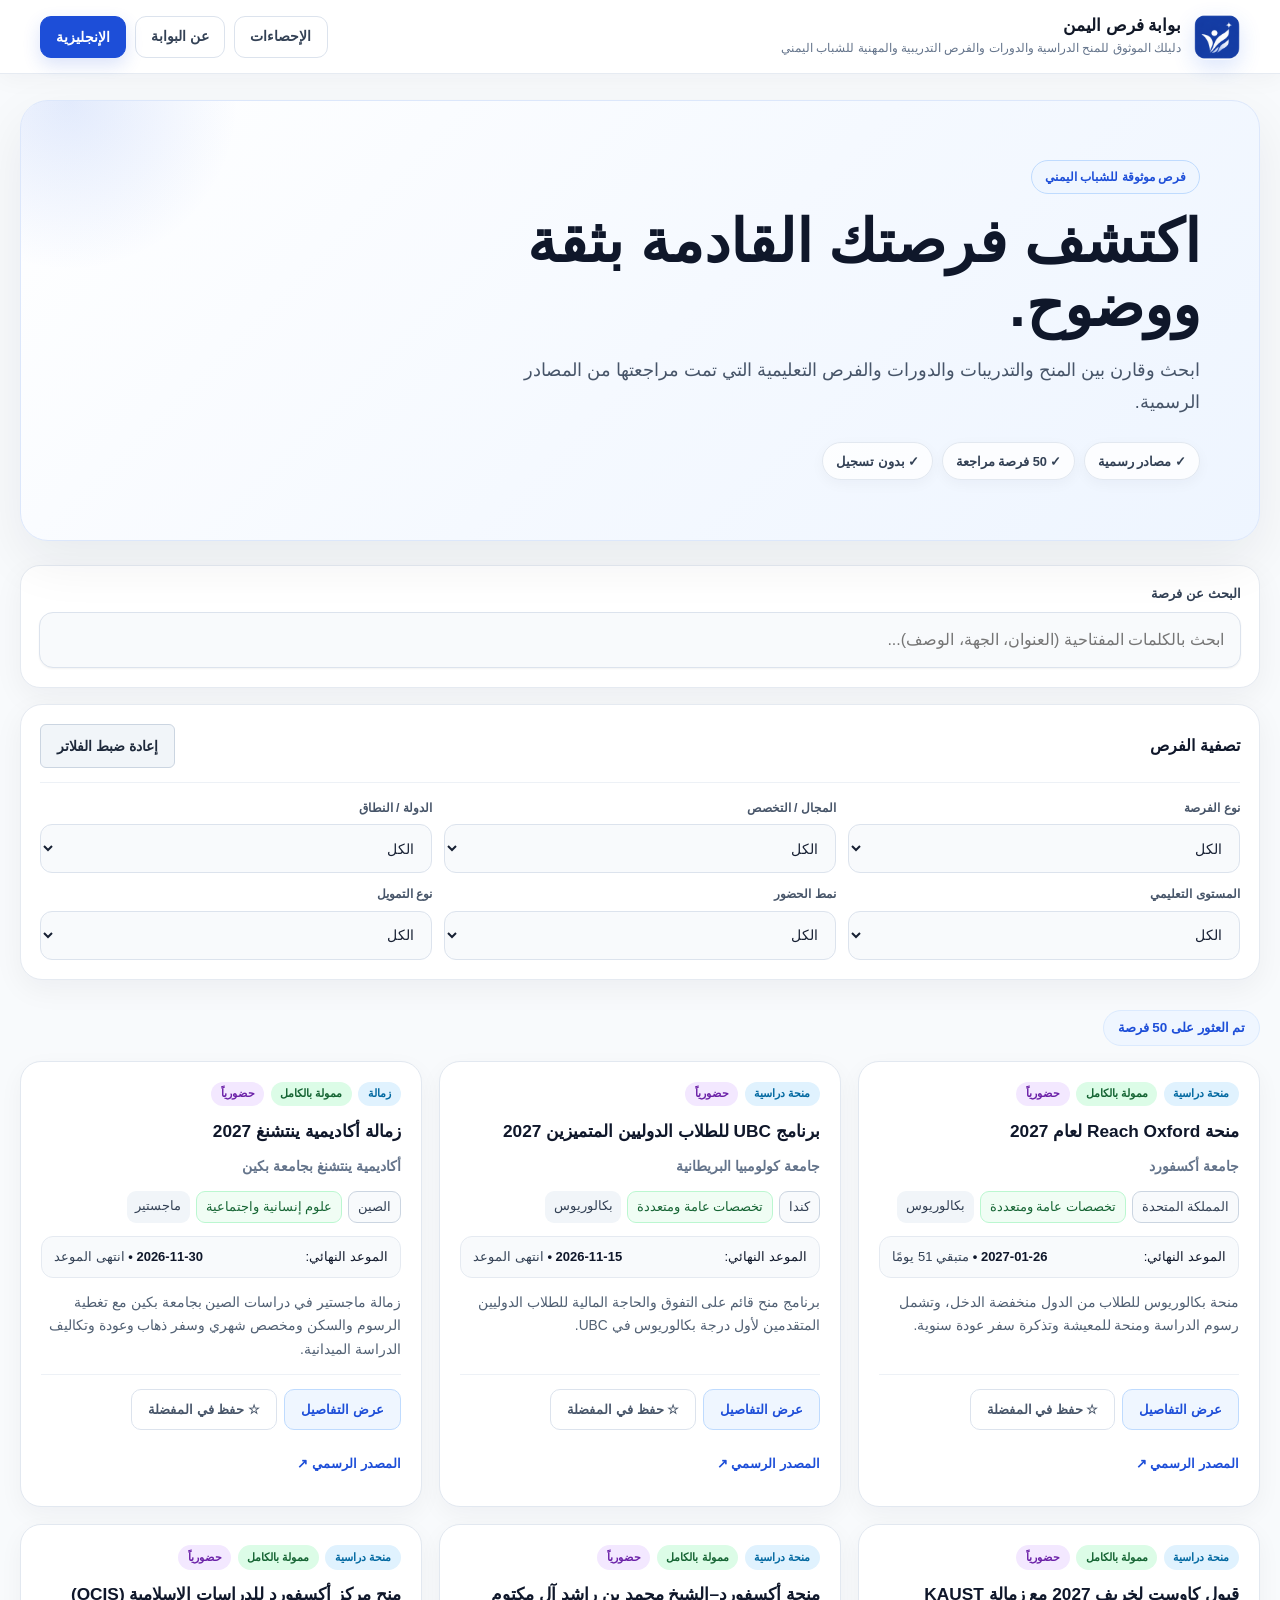
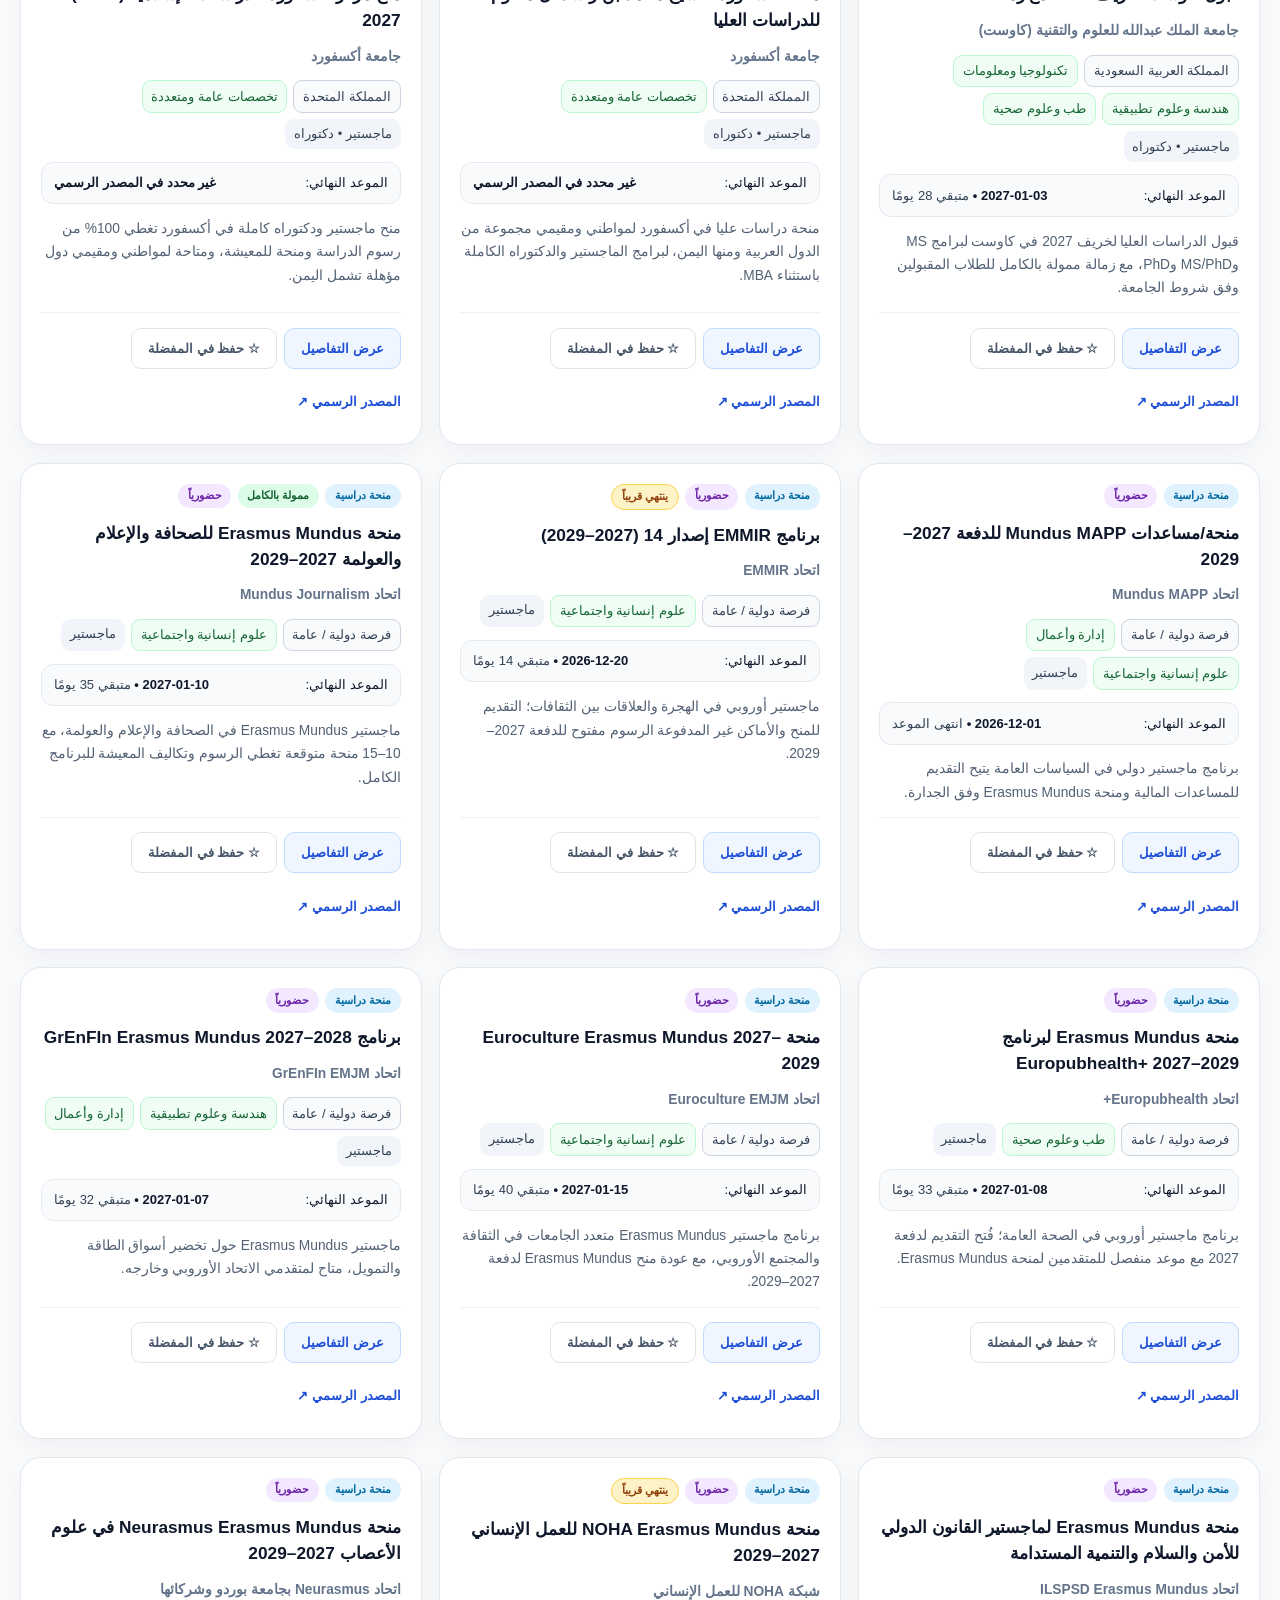
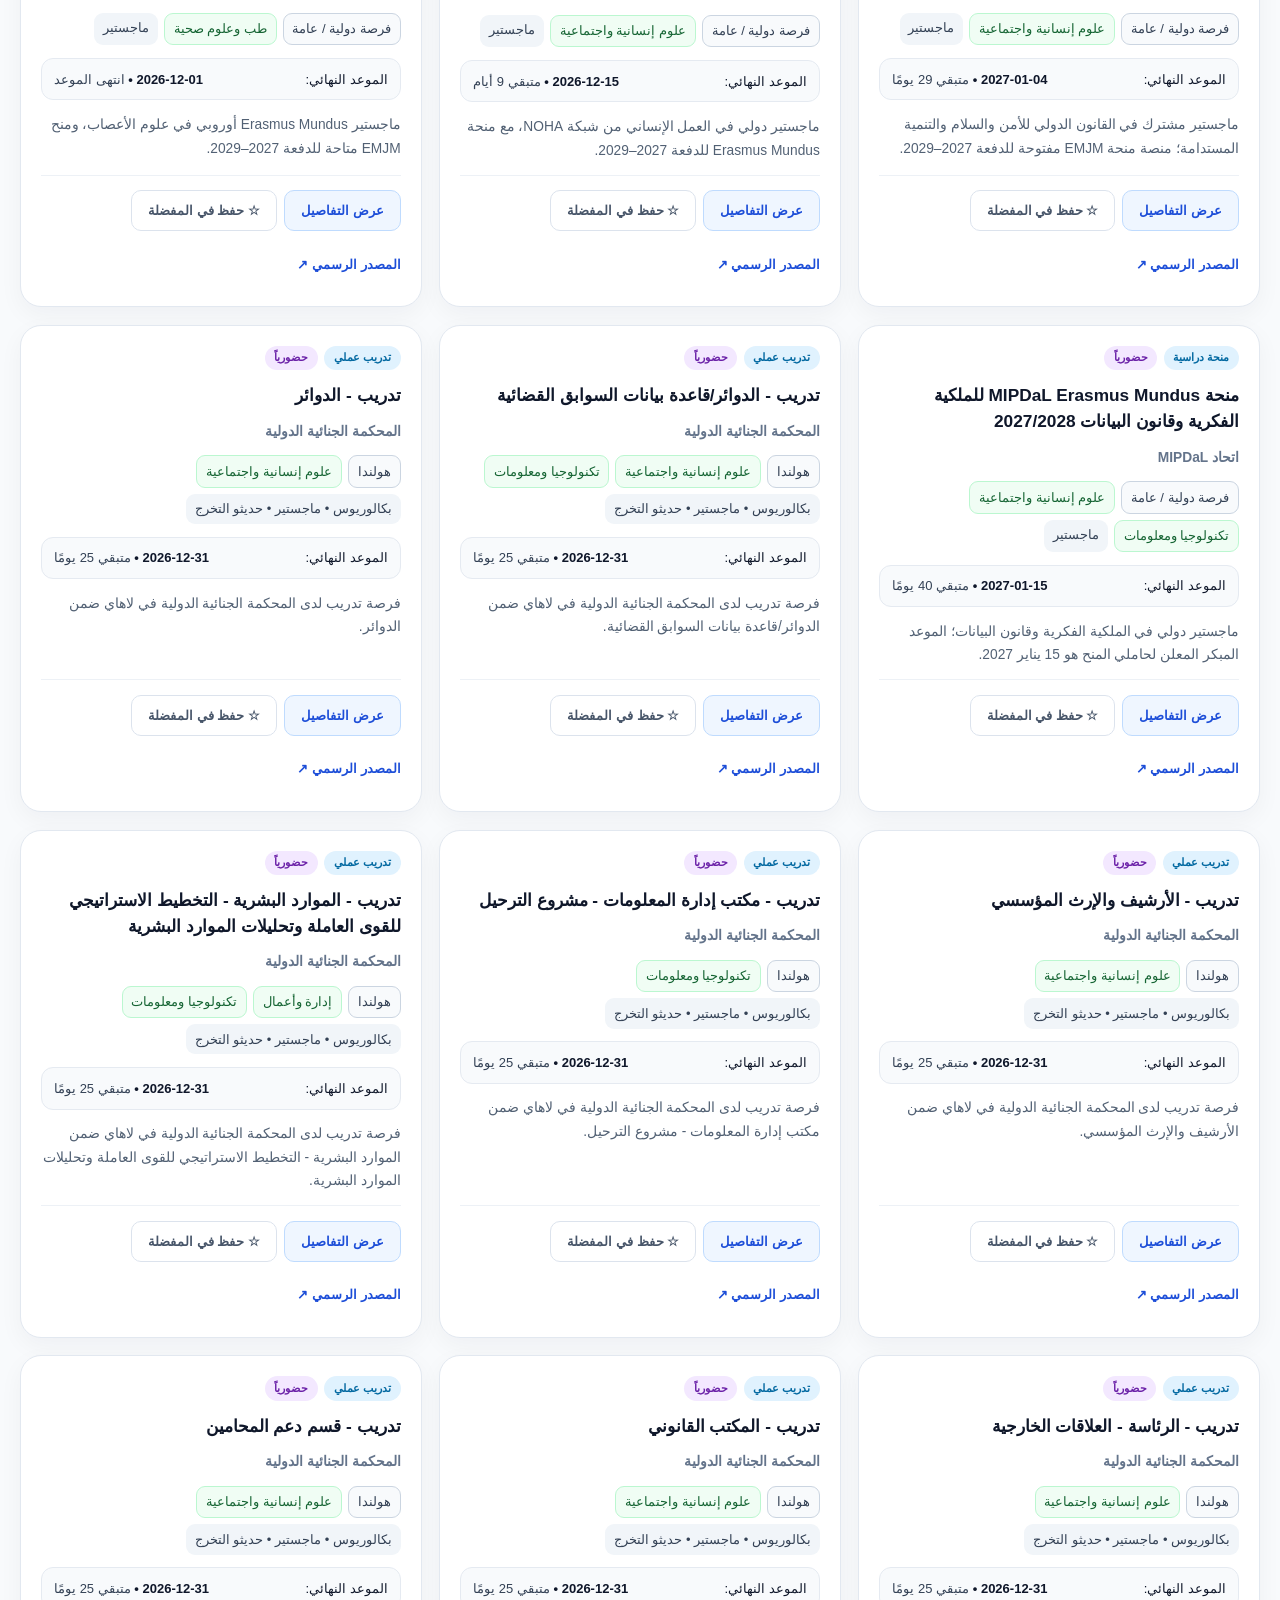
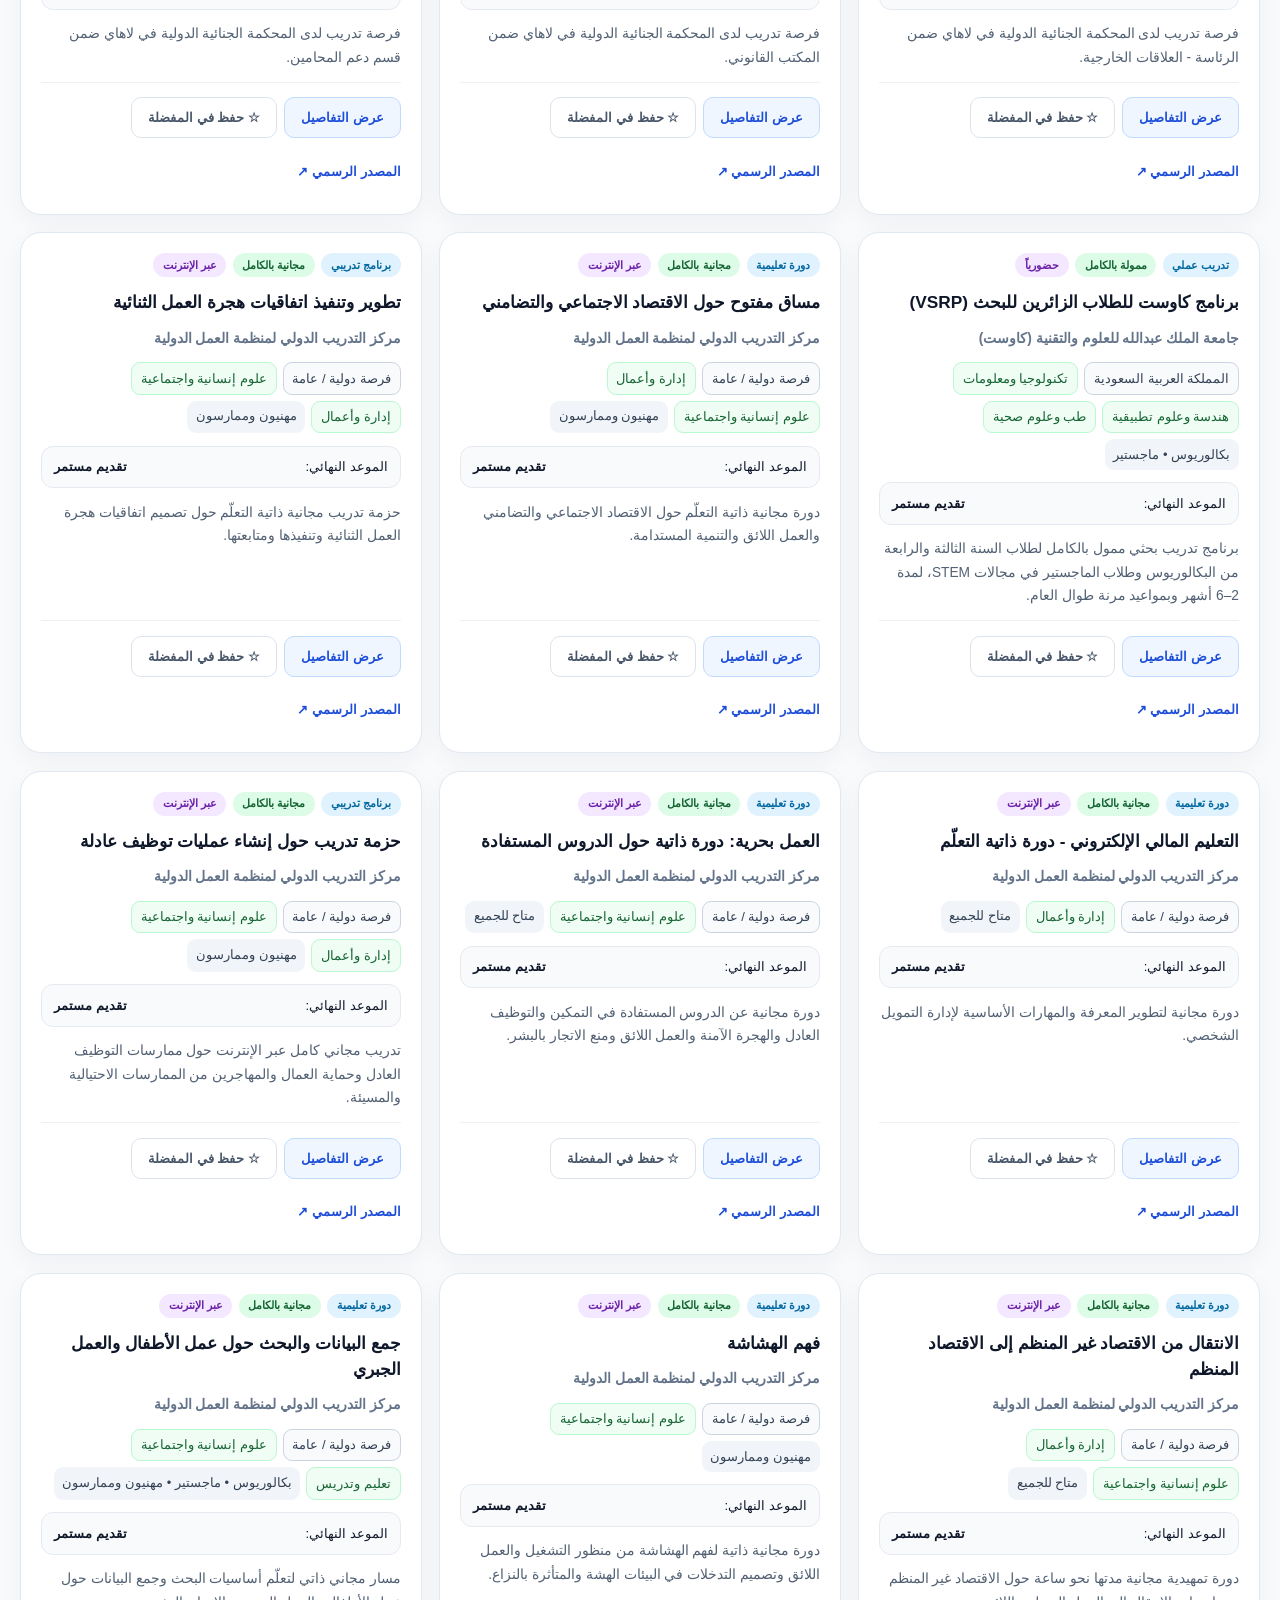
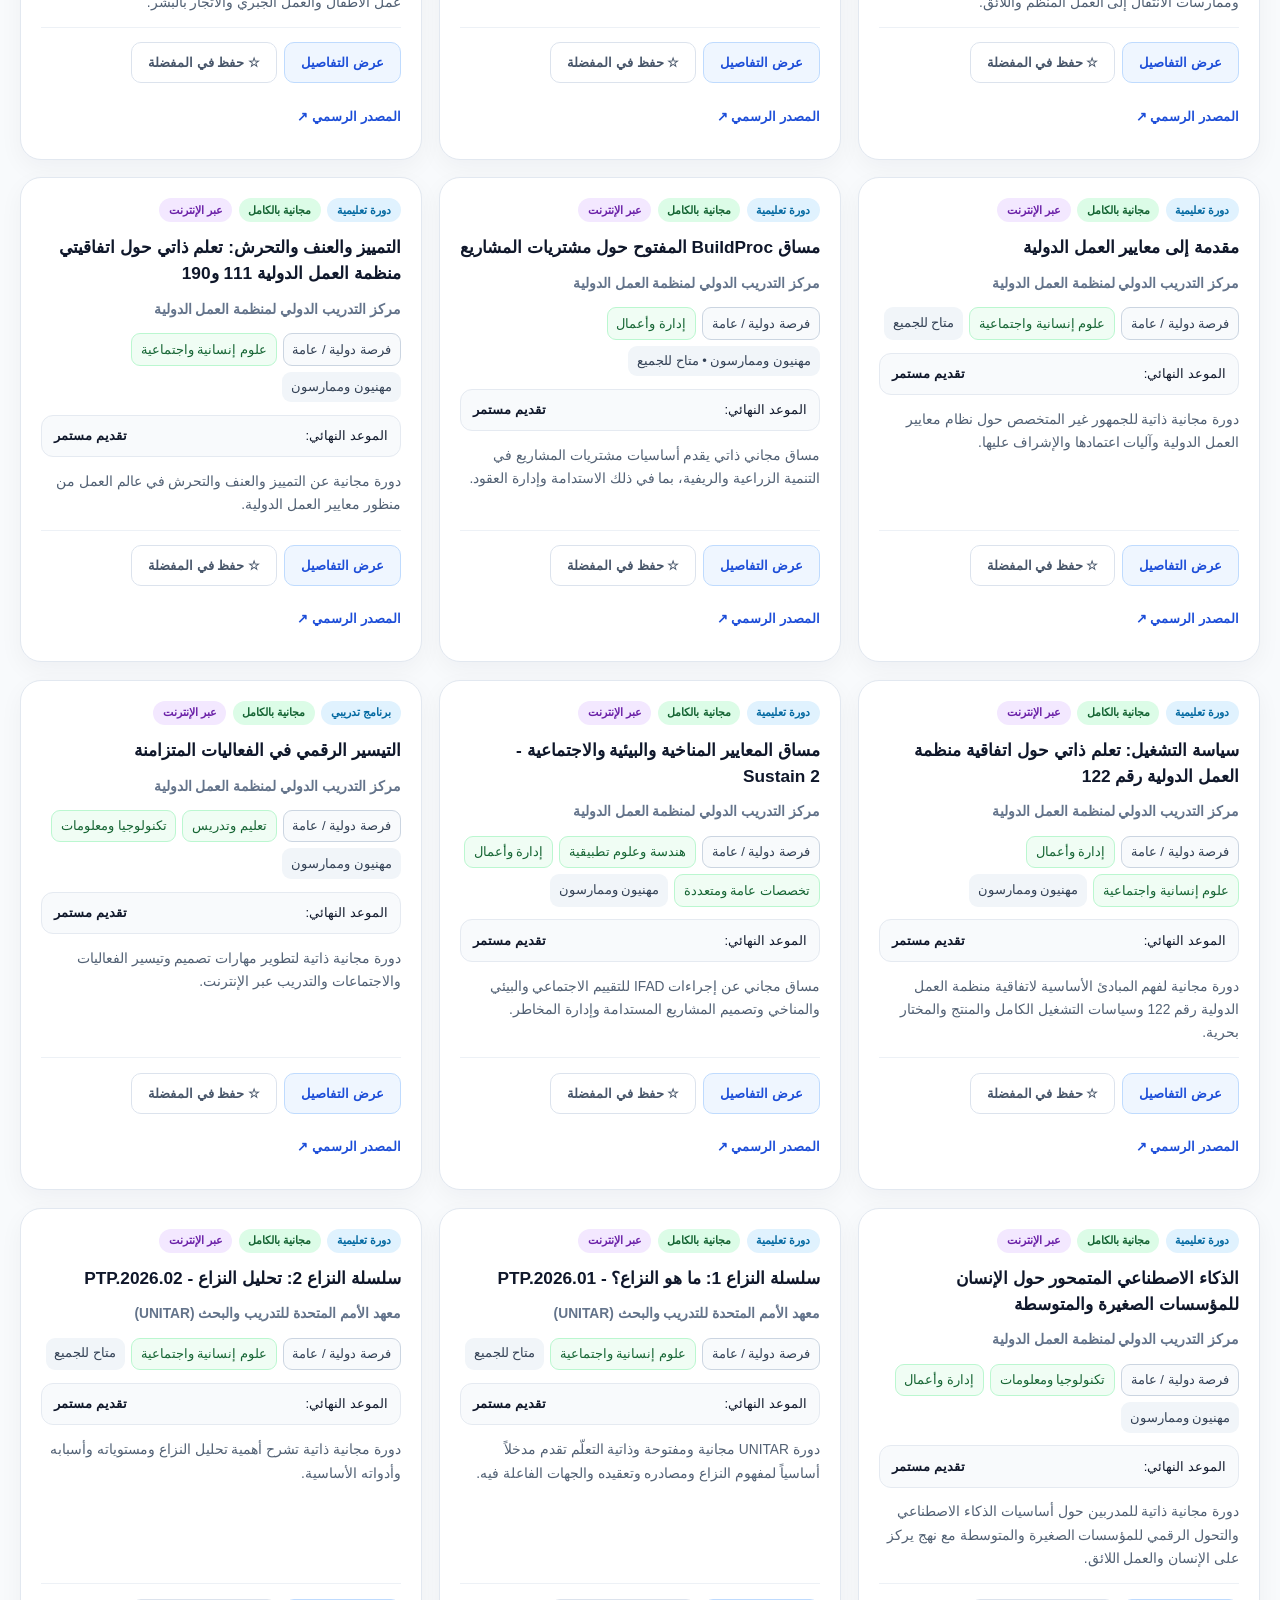
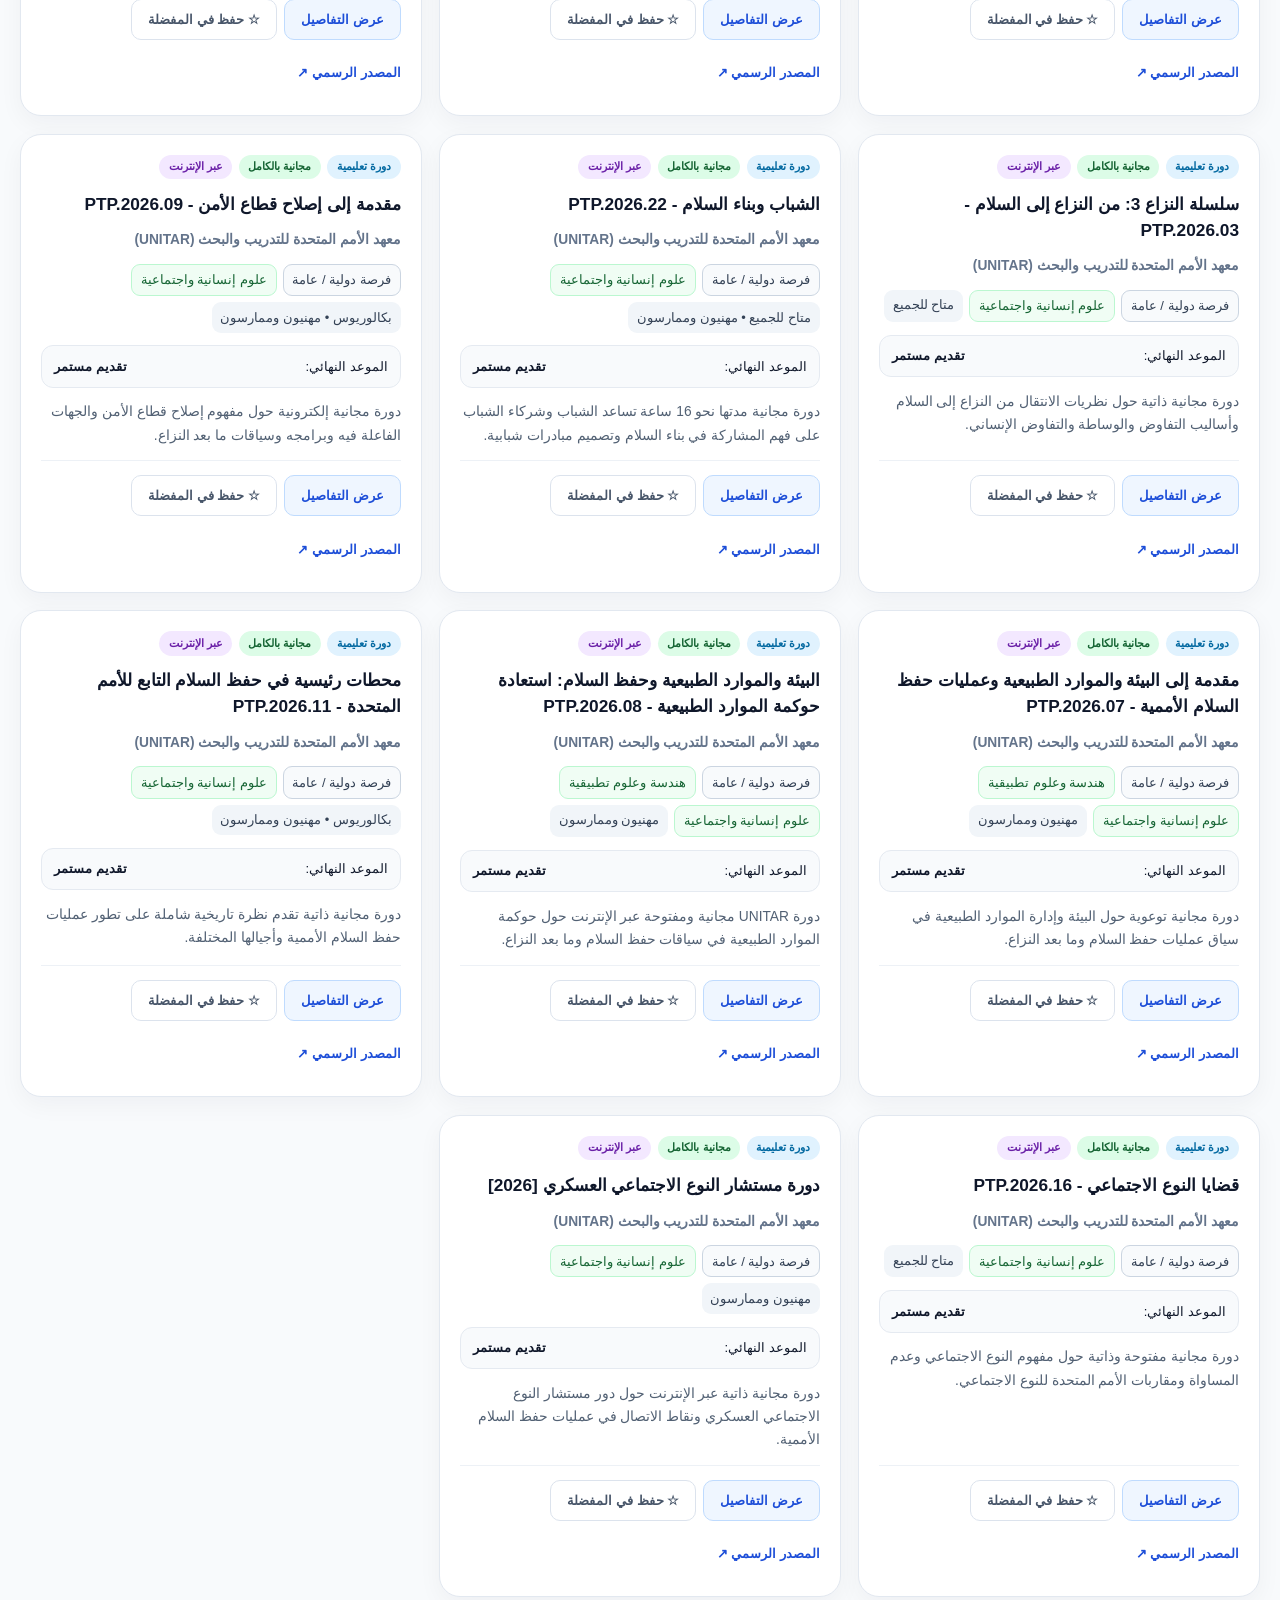
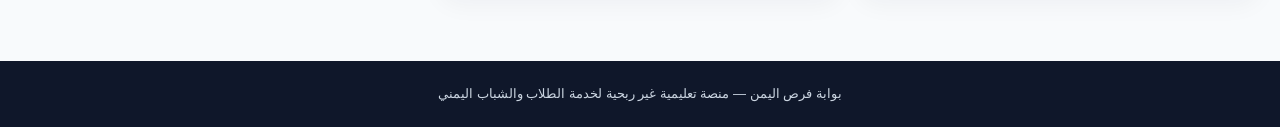
==== commit 1b13350e: "feat(statistics): add bilingual opportunity dashboard" ====
--- a/index.html
+++ b/index.html
@@ -40,6 +40,16 @@
       </div>
 
       <div class="header-actions">
+        <a
+          href="statistics.html?lang=ar"
+          class="btn btn-secondary nav-statistics-link"
+          data-statistics-link
+          data-preserve-lang
+          data-base-href="statistics.html"
+        >
+          <span class="nav-label-ar">الإحصاءات</span>
+          <span class="nav-label-en">Statistics</span>
+        </a>
                 <a
           href="about.html?lang=ar"
           class="btn btn-secondary"
--- a/css/product-polish.css
+++ b/css/product-polish.css
@@ -833,3 +833,17 @@
     max-width: 100%;
   }
 }
+
+
+/* Statistics bilingual navigation */
+.nav-statistics-link .nav-label-en {
+  display: none;
+}
+
+html[lang="en"] .nav-statistics-link .nav-label-ar {
+  display: none;
+}
+
+html[lang="en"] .nav-statistics-link .nav-label-en {
+  display: inline;
+}
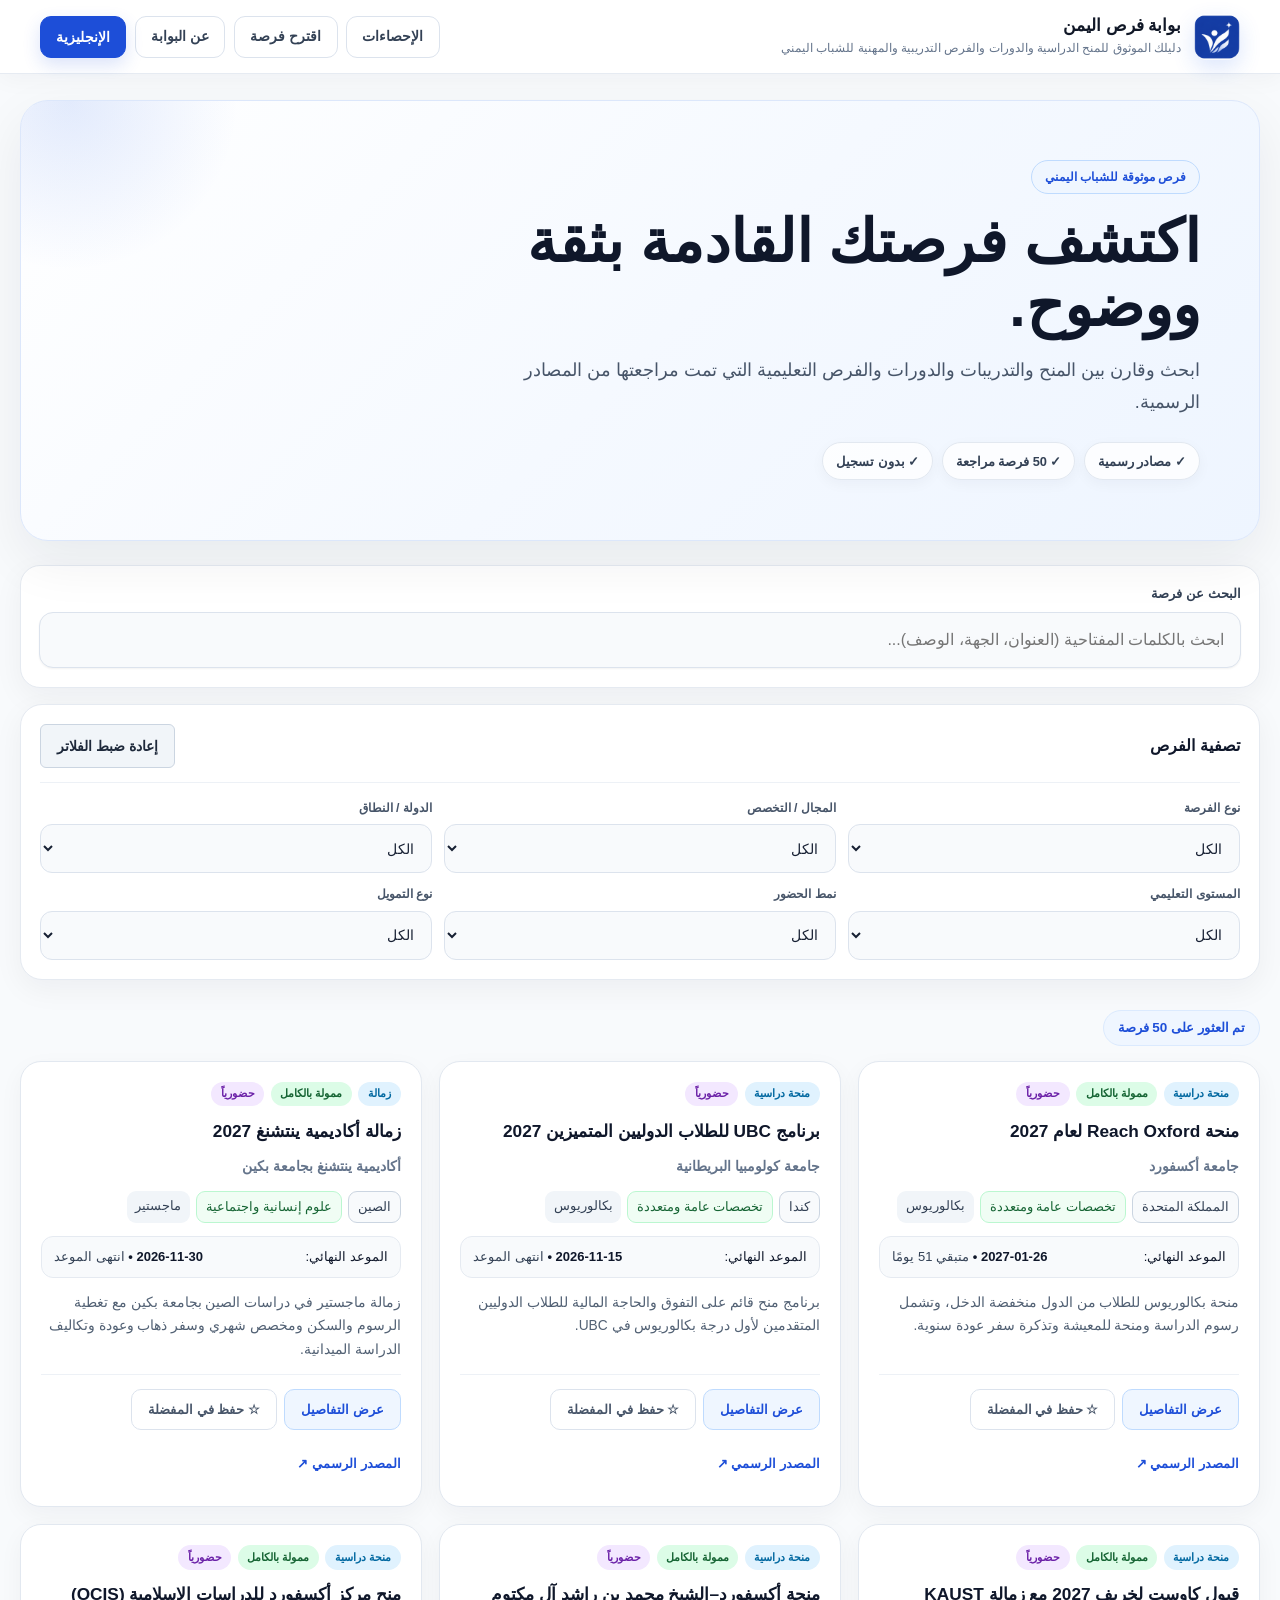
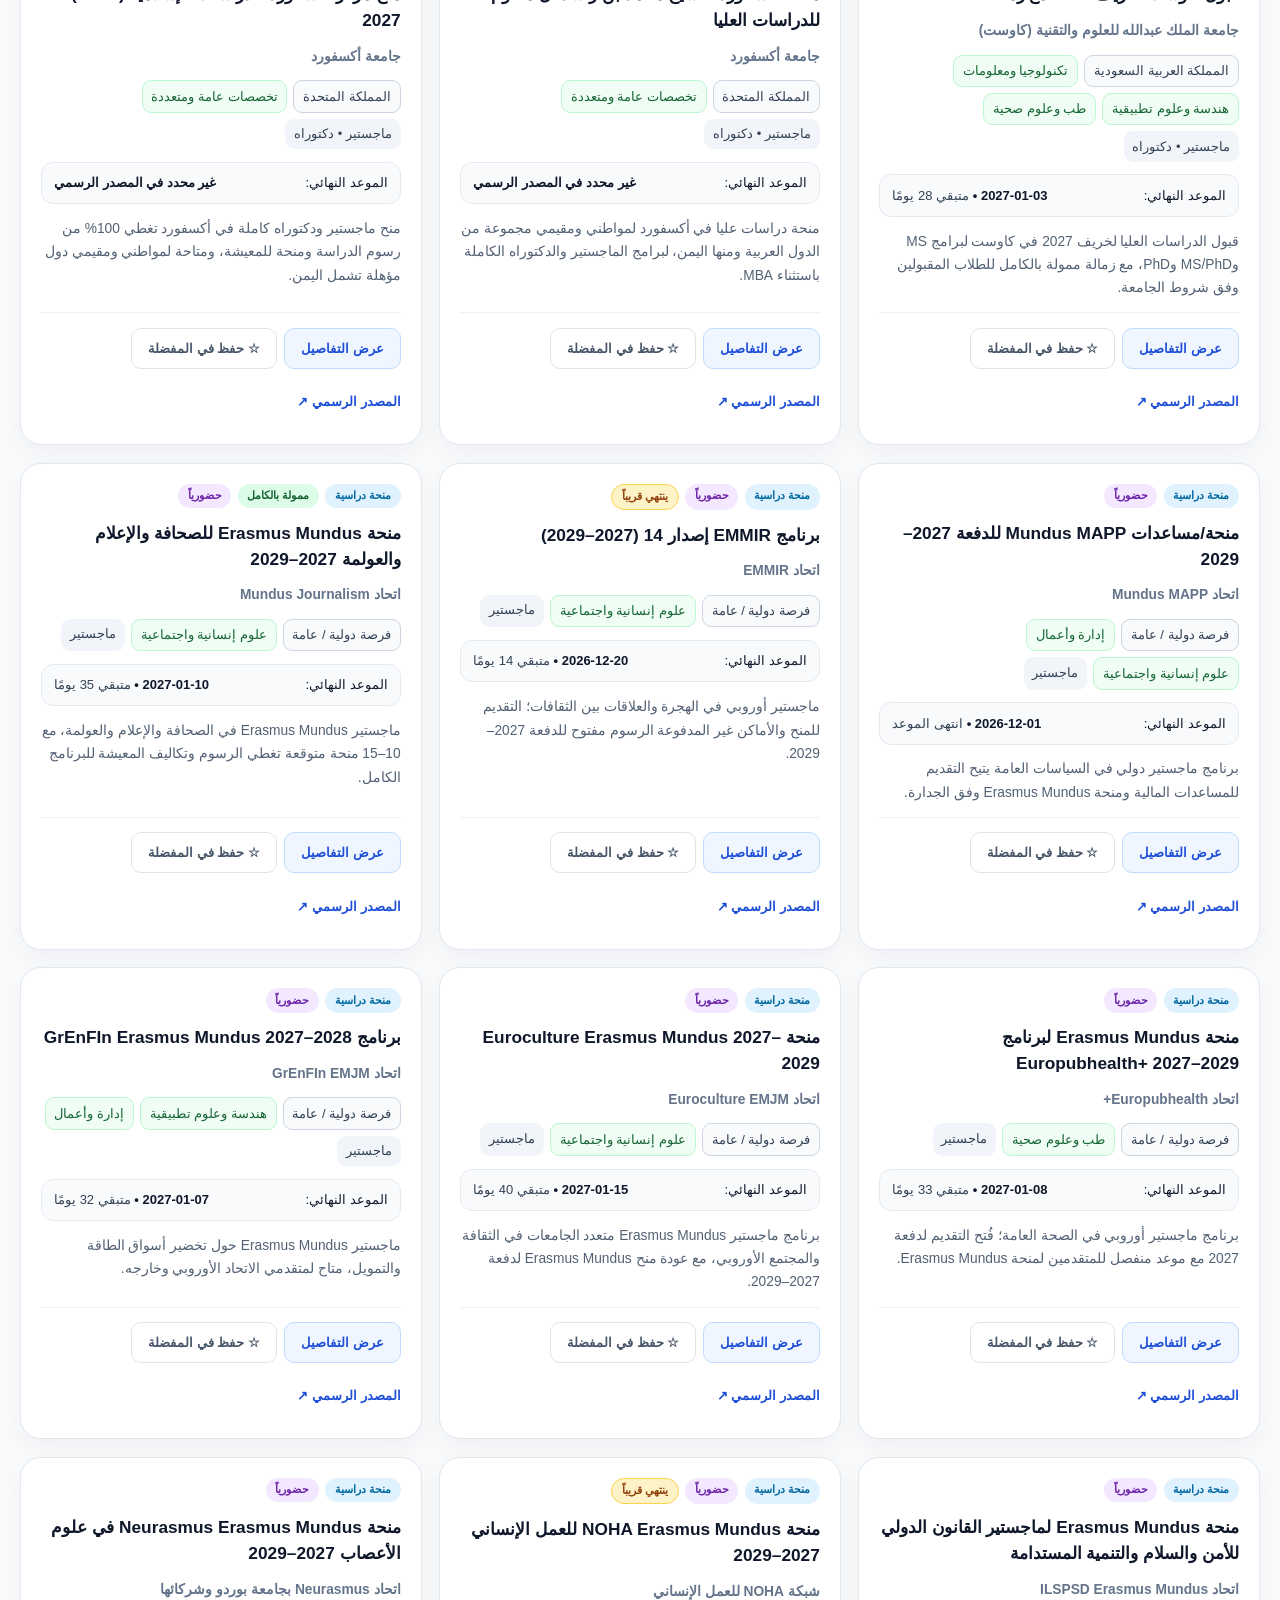
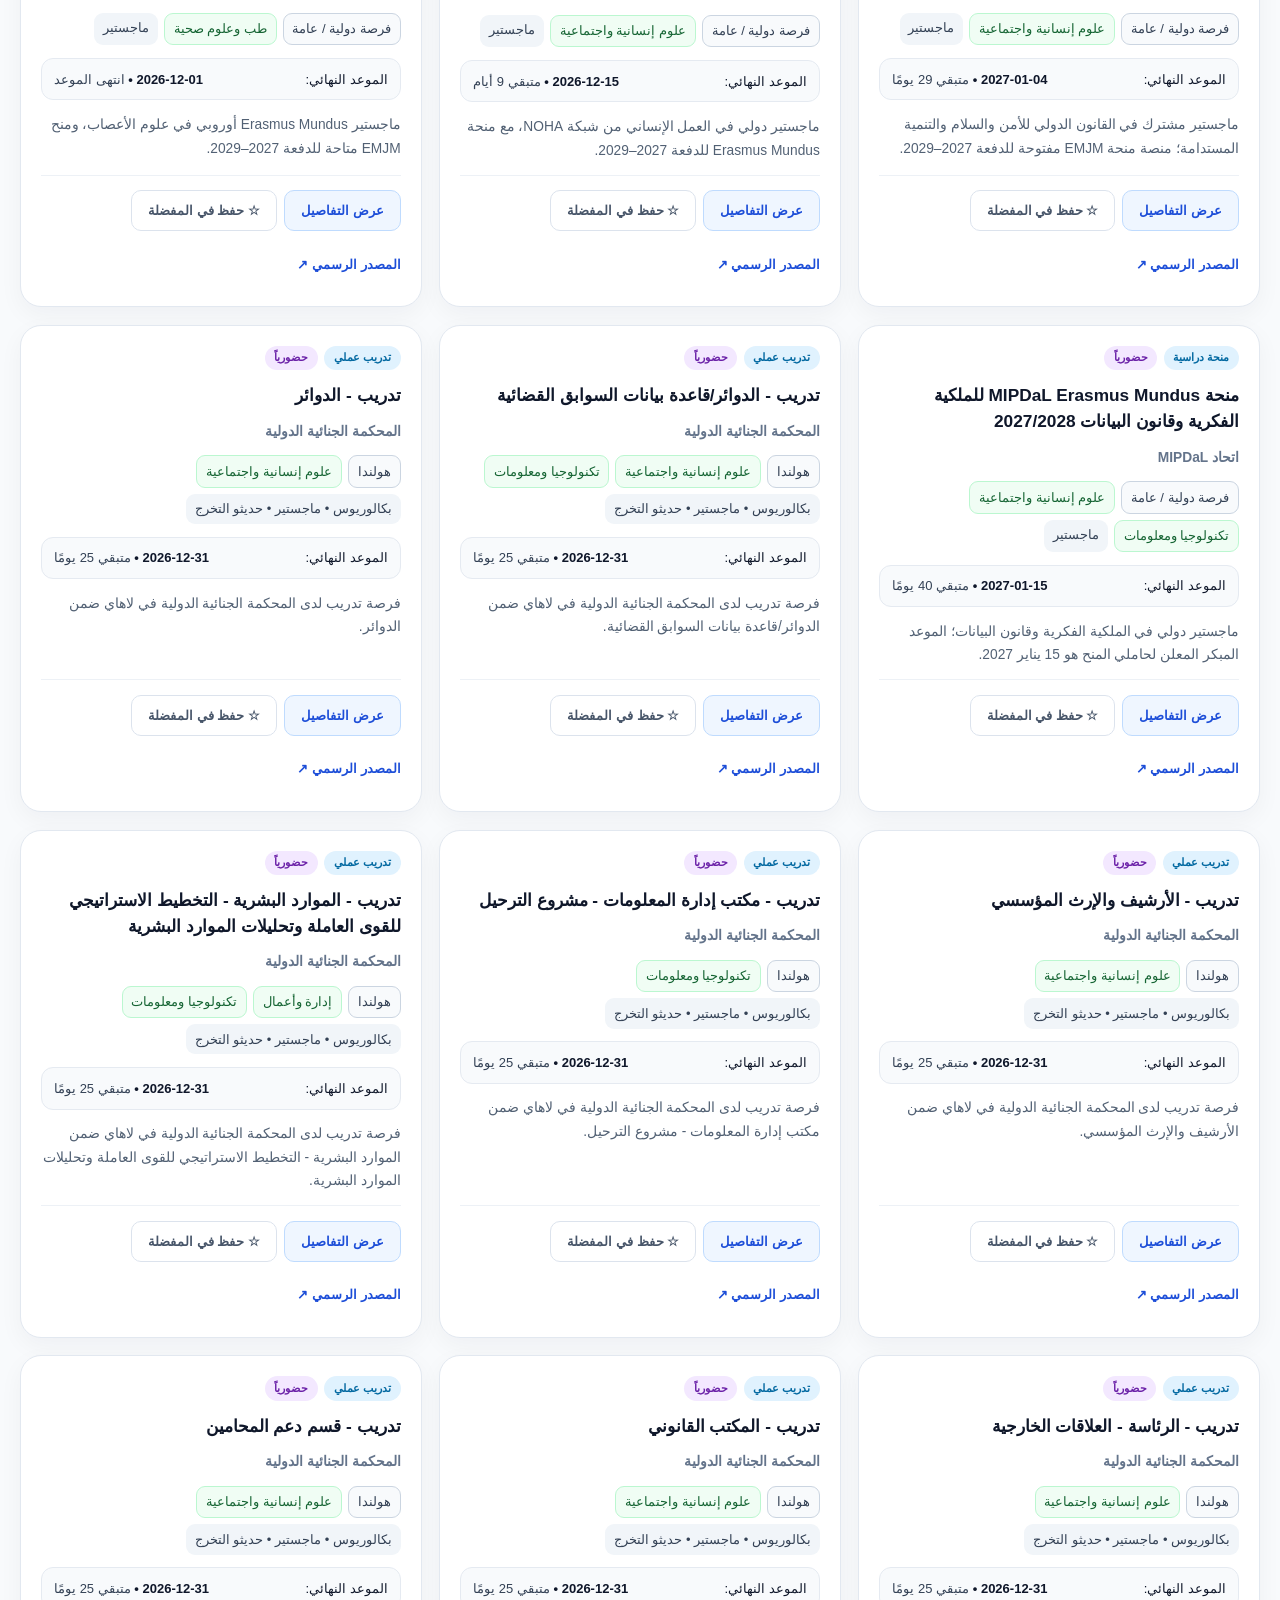
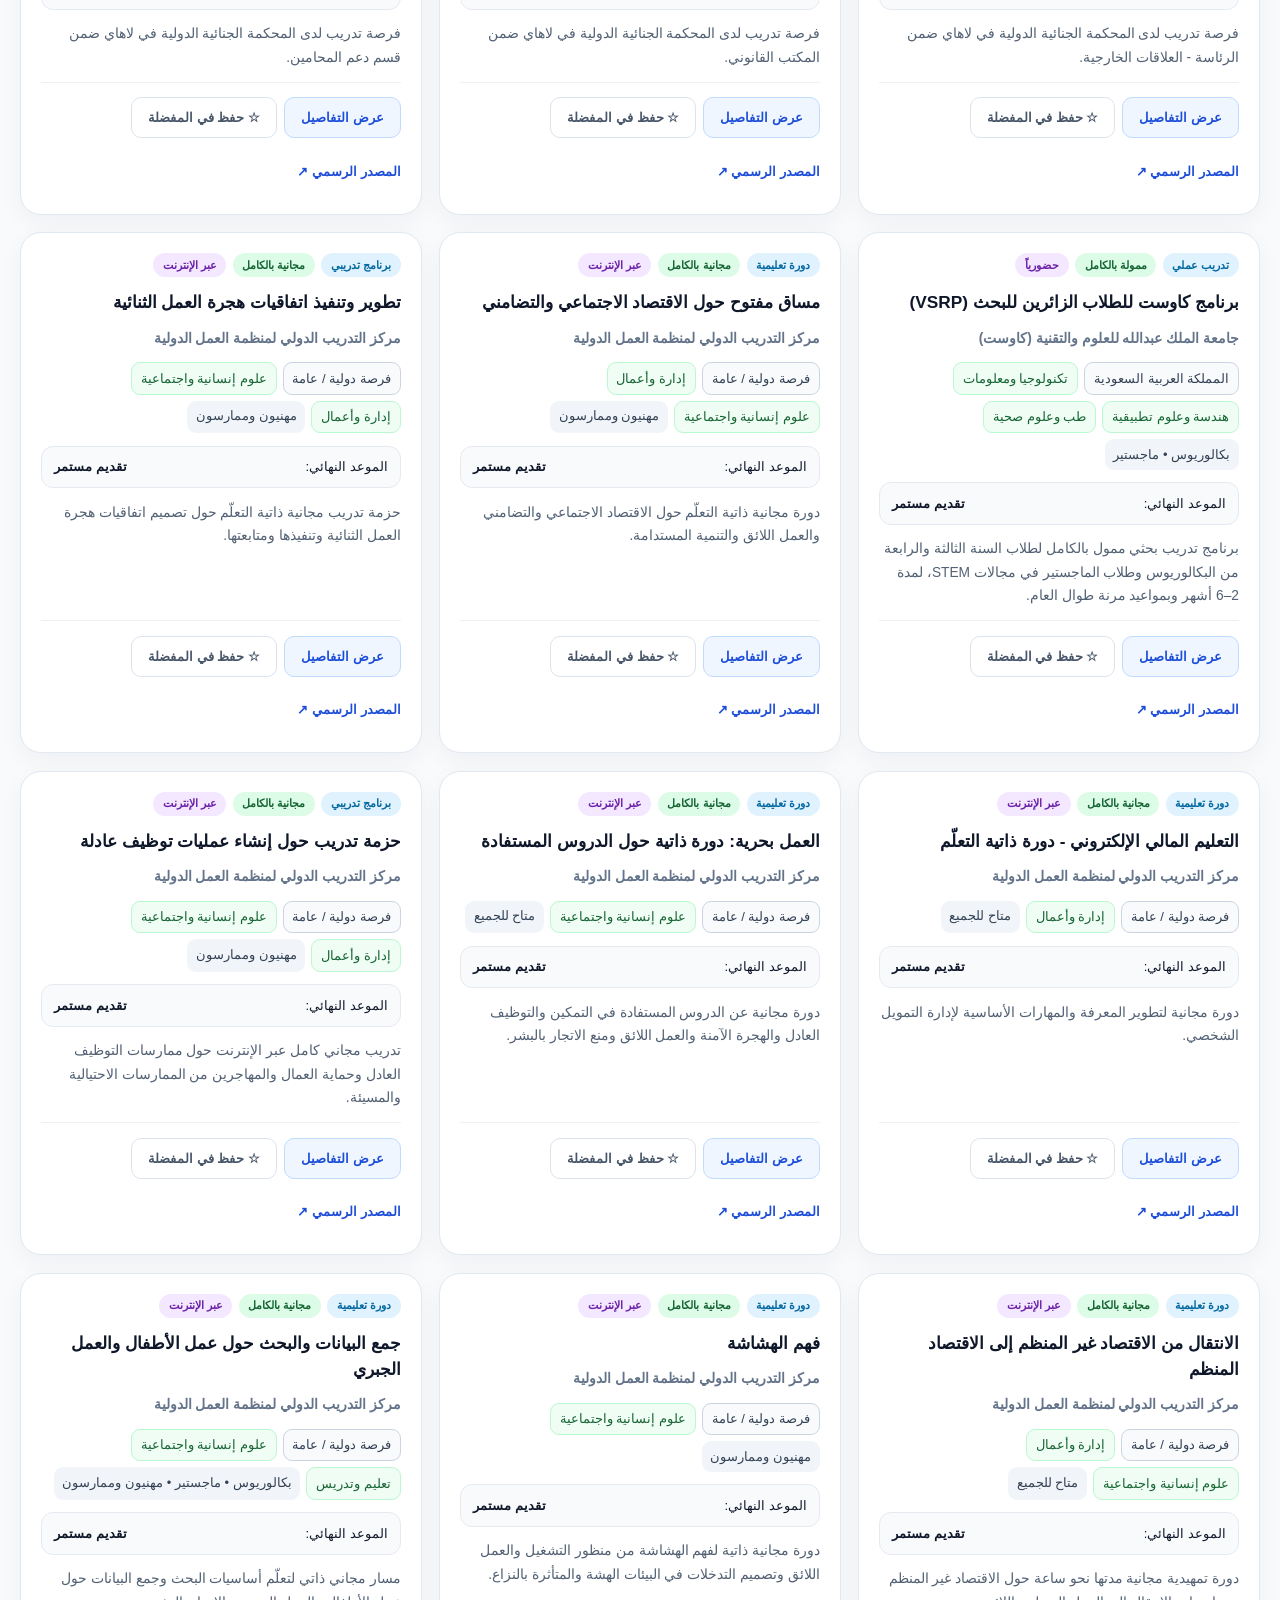
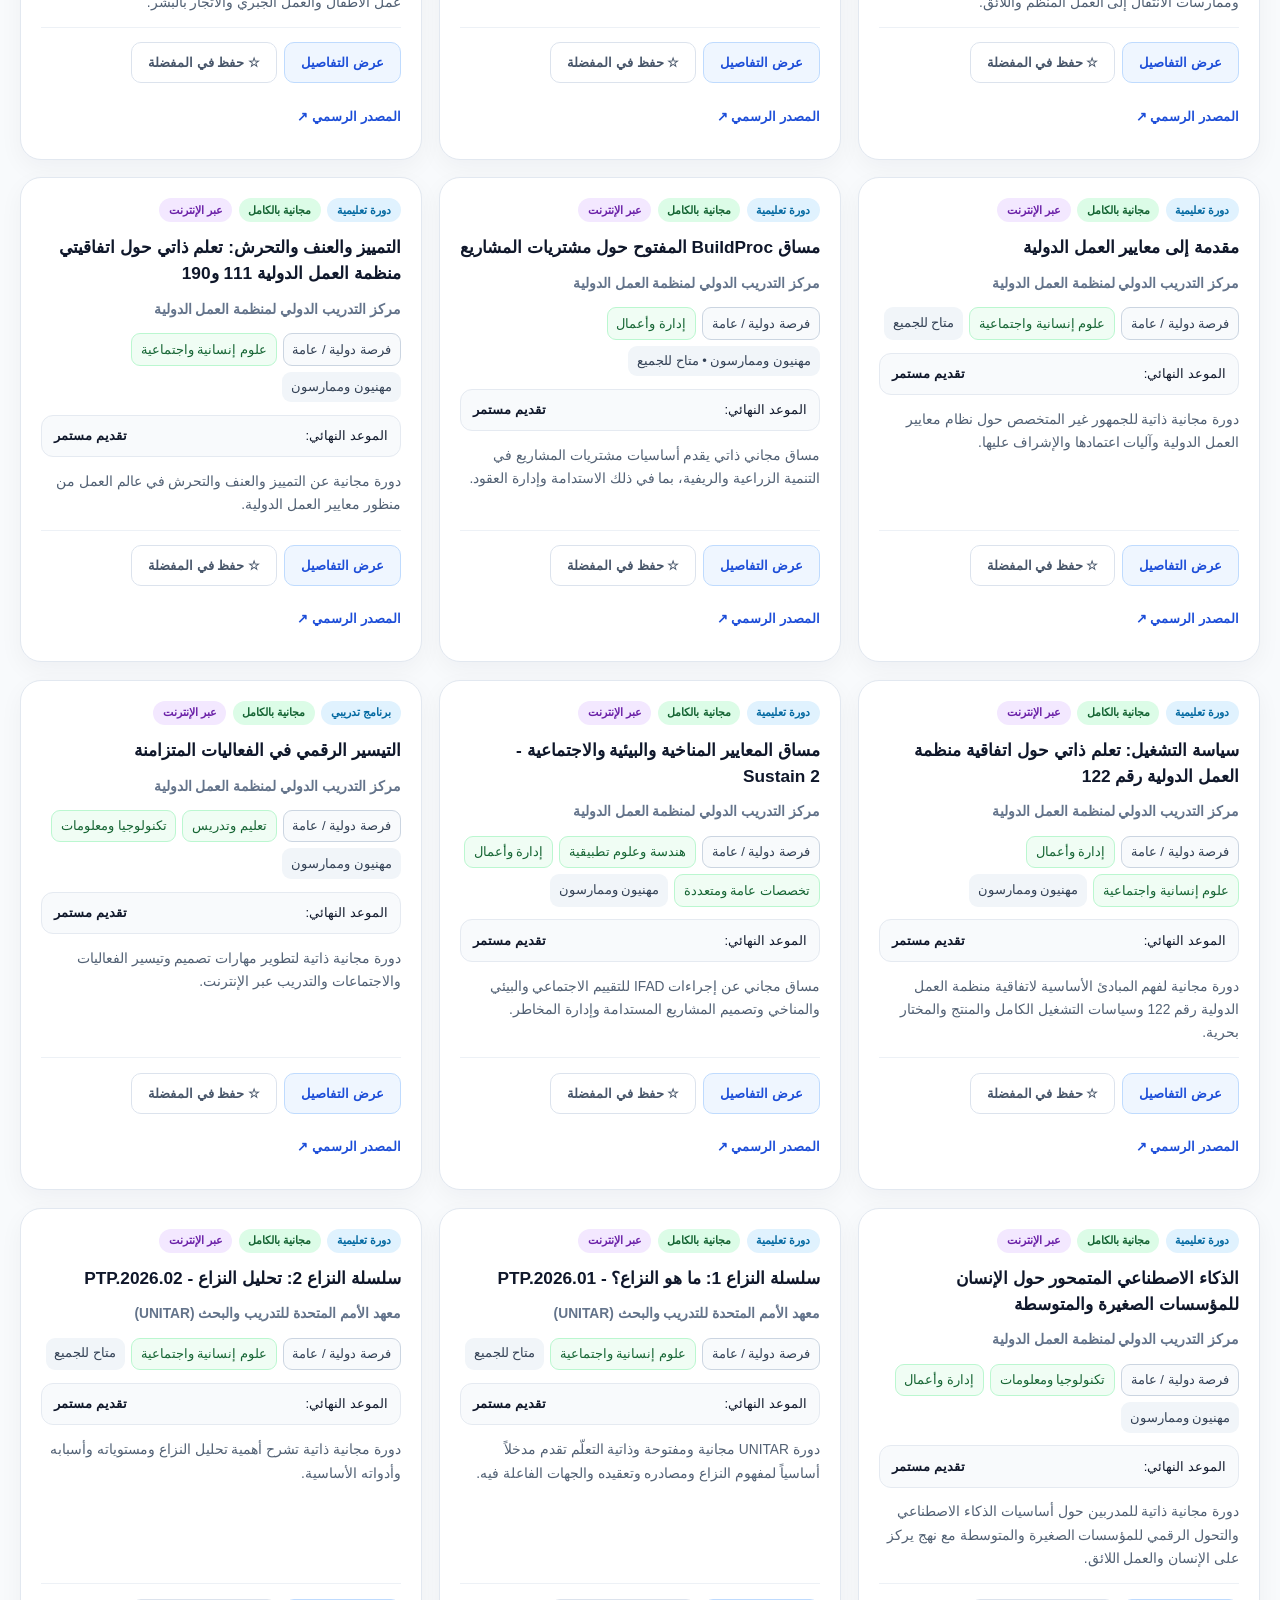
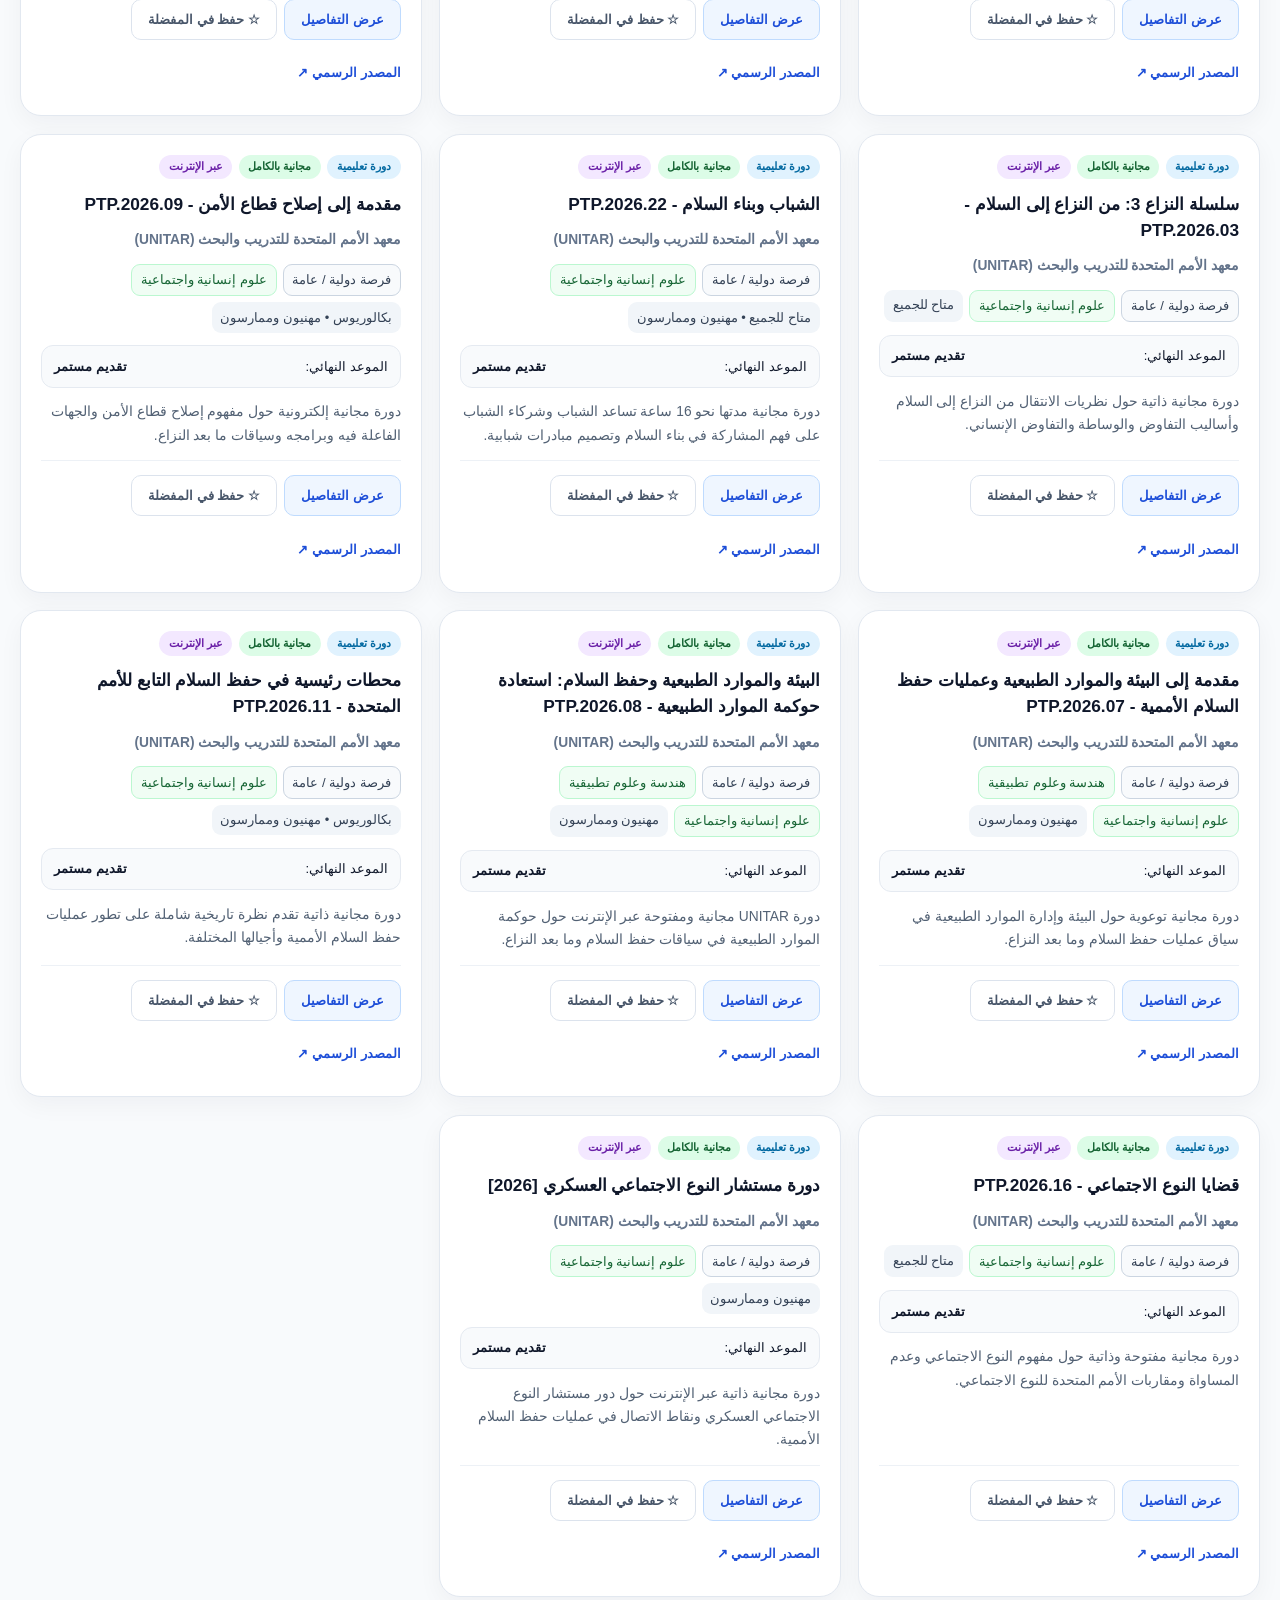
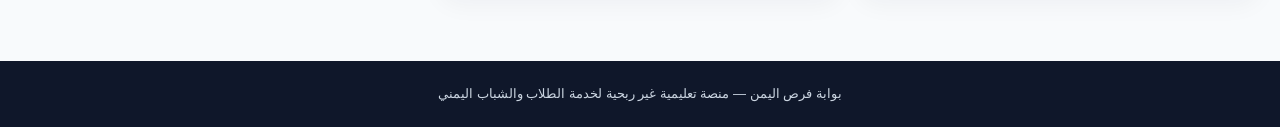
==== commit 8821a082: "feat(suggestions): add manually reviewed opportunity submissions" ====
--- a/index.html
+++ b/index.html
@@ -50,6 +50,17 @@
           <span class="nav-label-ar">الإحصاءات</span>
           <span class="nav-label-en">Statistics</span>
         </a>
+        <a
+          href="suggest.html?lang=ar"
+          class="btn btn-secondary nav-suggest-link"
+          data-suggest-link
+          data-preserve-lang
+          data-base-href="suggest.html"
+        >
+          <span class="nav-label-ar">اقترح فرصة</span>
+          <span class="nav-label-en">Suggest</span>
+        </a>
+
                 <a
           href="about.html?lang=ar"
           class="btn btn-secondary"
--- a/css/product-polish.css
+++ b/css/product-polish.css
@@ -847,3 +847,17 @@
 html[lang="en"] .nav-statistics-link .nav-label-en {
   display: inline;
 }
+
+
+/* Suggest bilingual navigation */
+.nav-suggest-link .nav-label-en {
+  display: none;
+}
+
+html[lang="en"] .nav-suggest-link .nav-label-ar {
+  display: none;
+}
+
+html[lang="en"] .nav-suggest-link .nav-label-en {
+  display: inline;
+}
